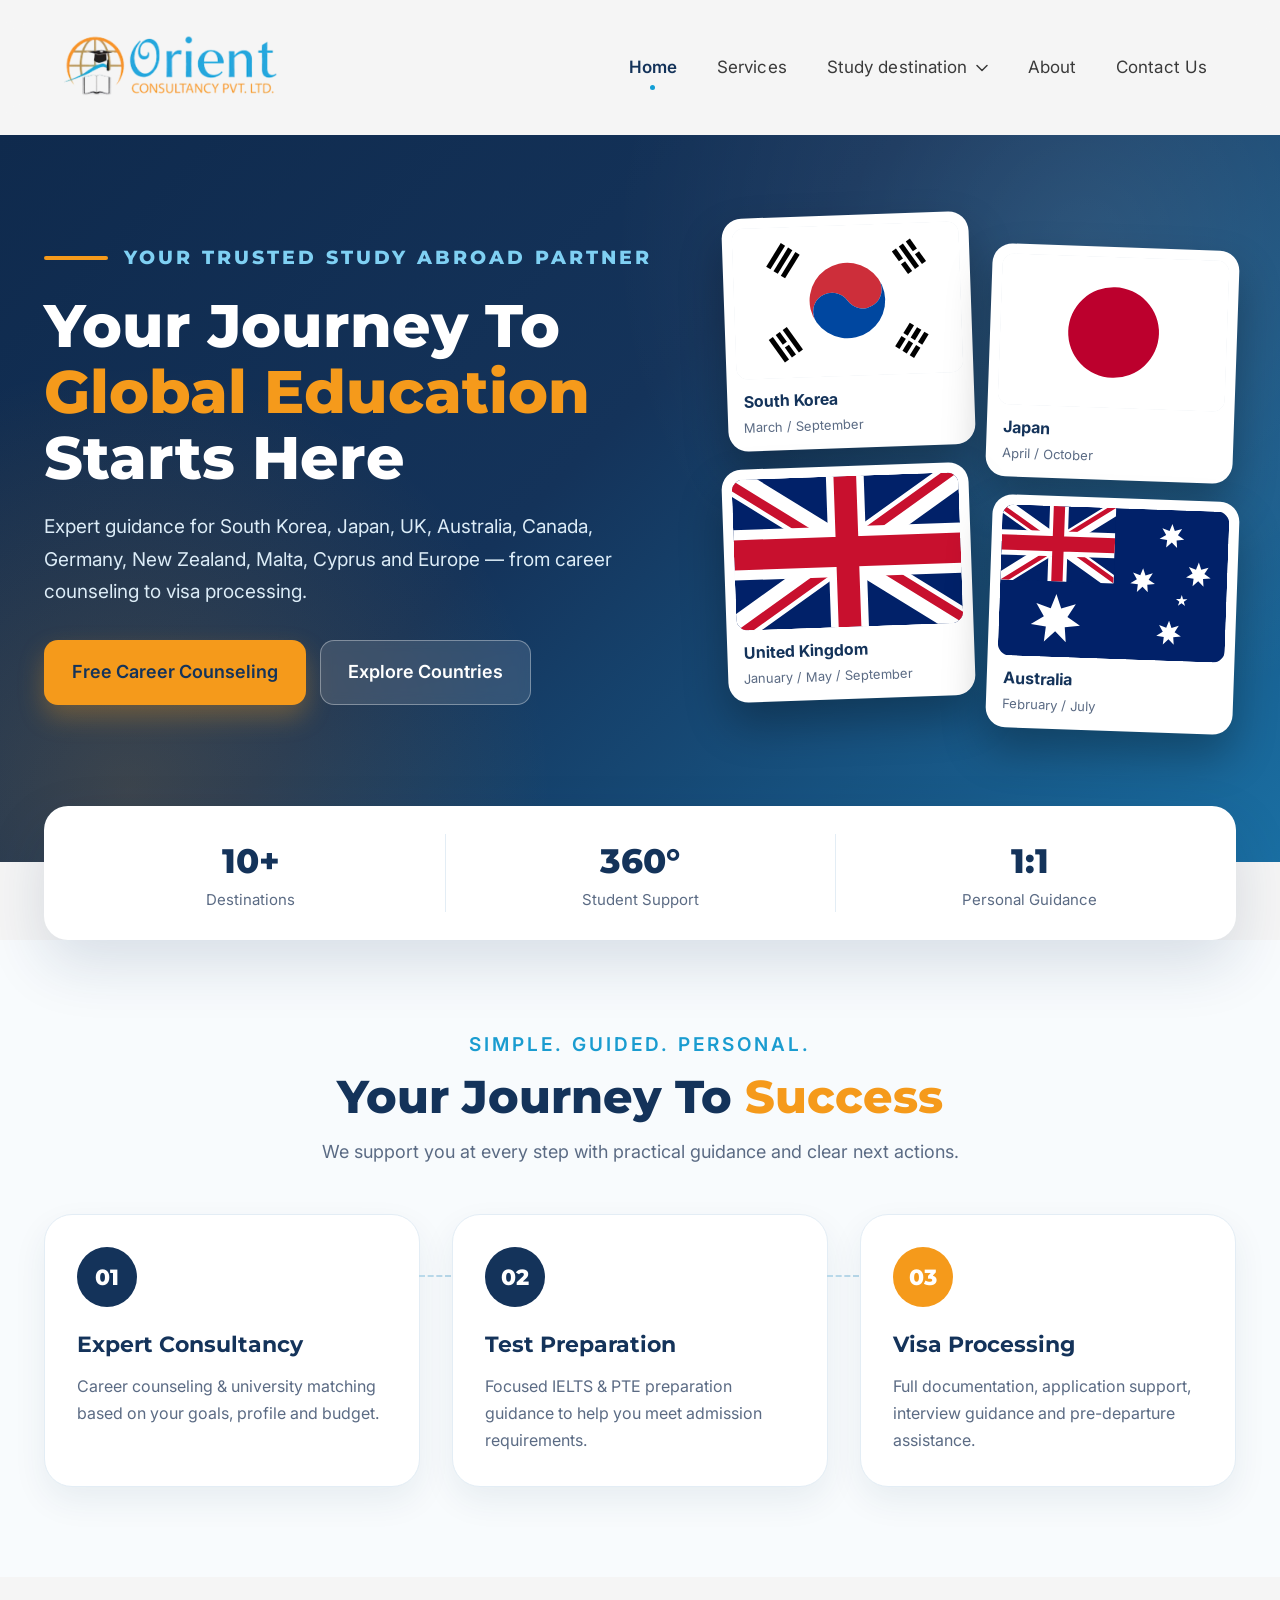
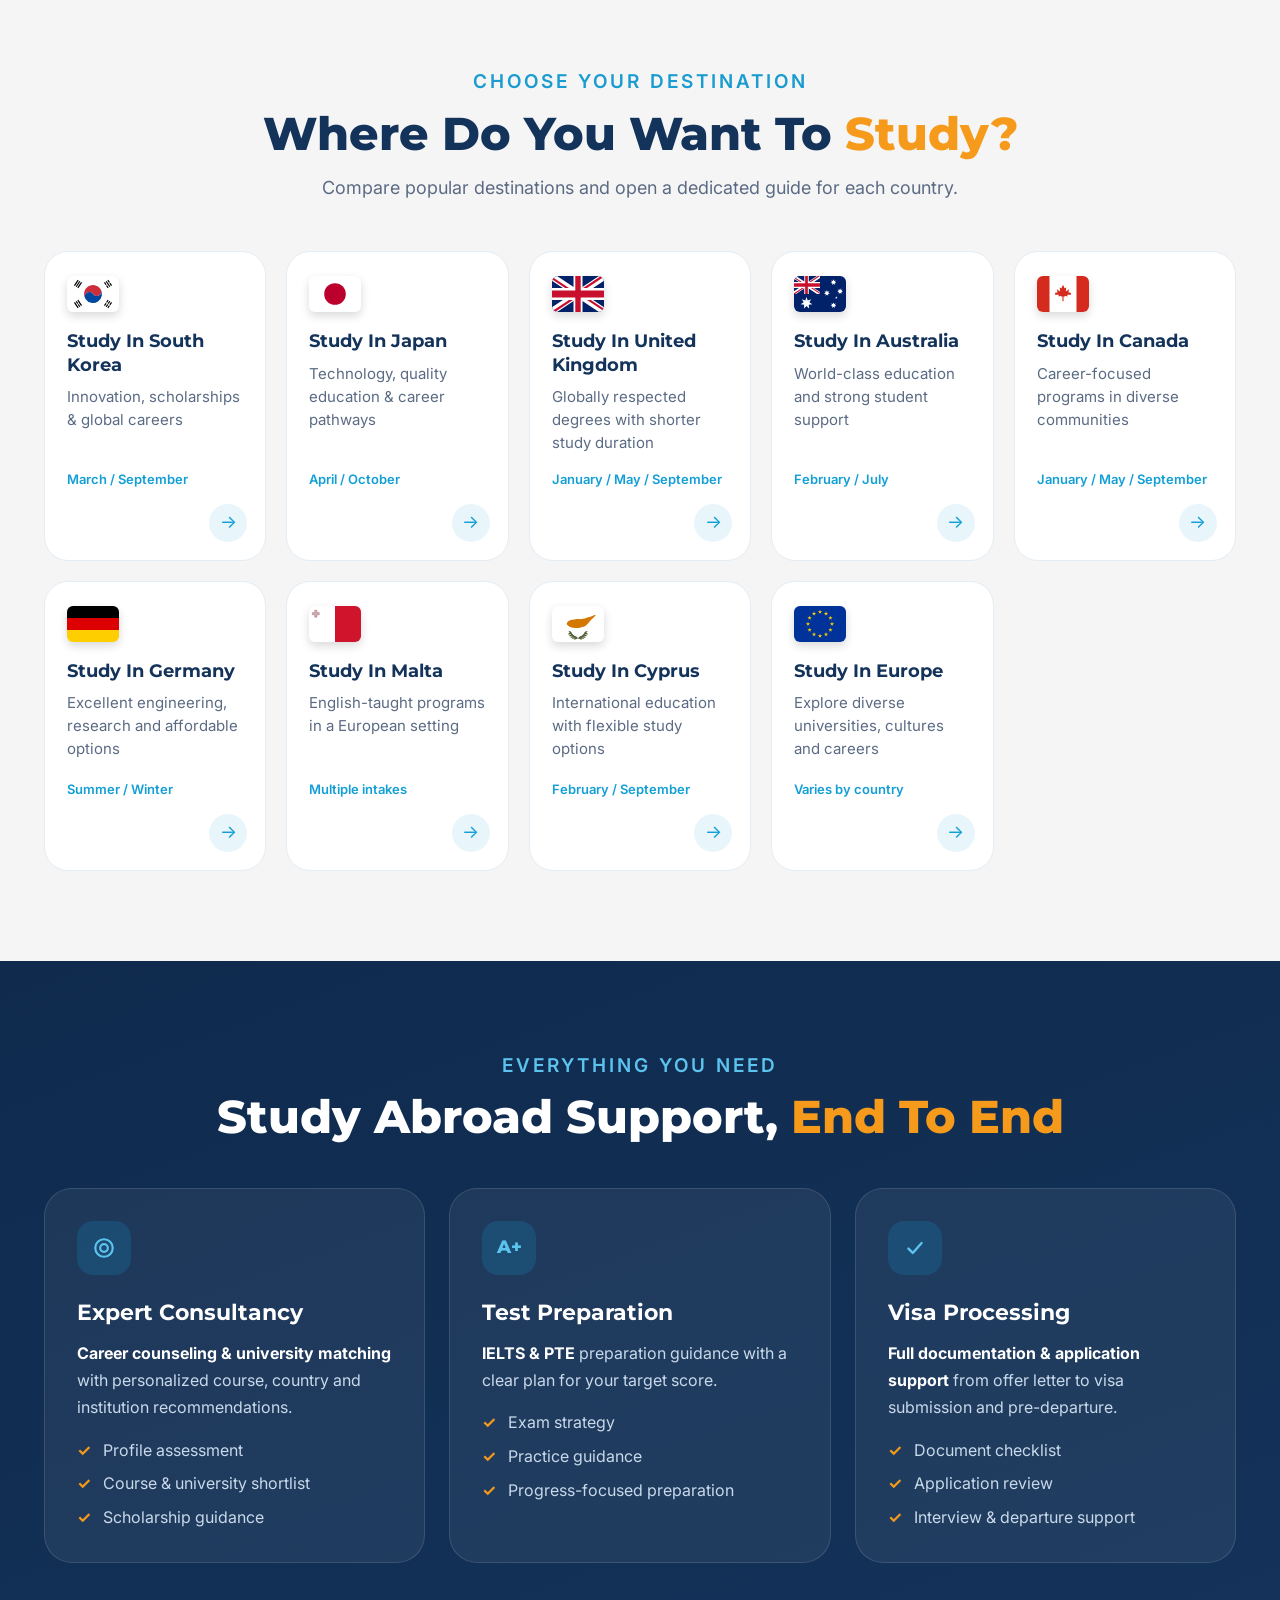
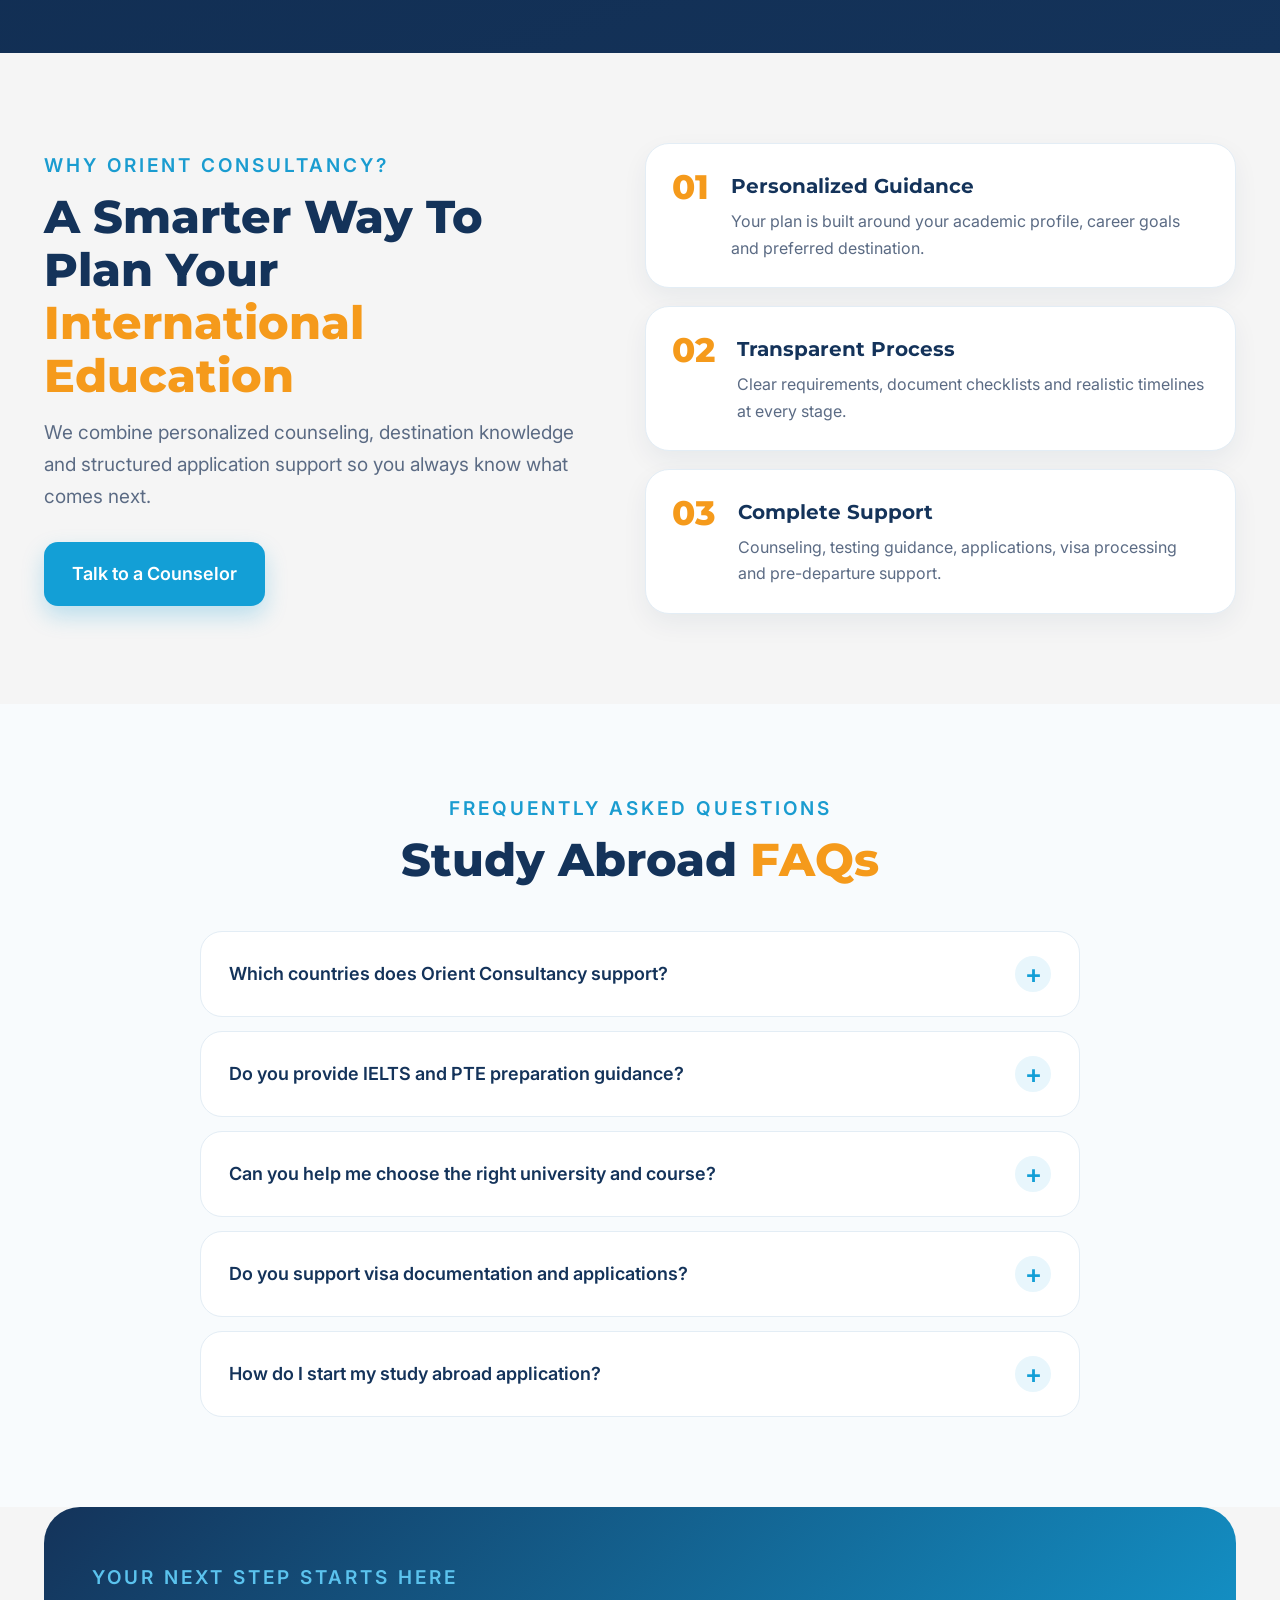
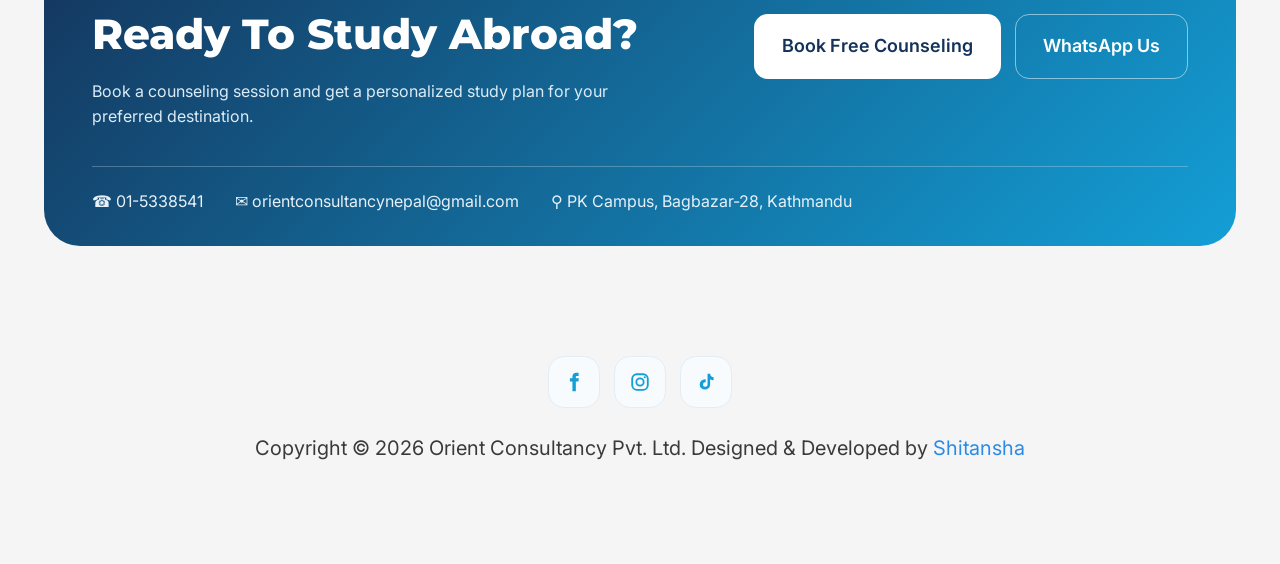
==== index.html @ a6e46535 "final changes 6th" ====
<!DOCTYPE html>
<html lang="en">
<head>
  <meta charset="UTF-8">
  <meta name="viewport" content="width=device-width, initial-scale=1">
  <title>Best Consultancy in Nepal | Orient Consultancy Pvt. Ltd.</title>
  <link rel="icon" href="/favicon.ico" sizes="any">
  <link rel="icon" type="image/png" sizes="32x32" href="/favicon-32x32.png">
  <link rel="icon" type="image/png" sizes="192x192" href="/favicon-192x192.png">
  <link rel="apple-touch-icon" href="/apple-touch-icon.png">
  <meta name="description" content="Orient Consultancy Pvt. Ltd. offers expert study abroad guidance for South Korea, Japan, UK, Australia, Canada, Germany, New Zealand, Malta, Cyprus and Europe — from career counseling to visa processing.">

  <link rel="preconnect" href="https://fonts.googleapis.com">
  <link rel="preconnect" href="https://fonts.gstatic.com" crossorigin>
  <link href="https://fonts.googleapis.com/css2?family=Inter:wght@400;500;600;700&family=Montserrat:wght@700;800&display=swap" rel="stylesheet">
  <link rel="stylesheet" href="style.css">
  <link rel="stylesheet" href="nav-responsive.css">
</head>
<body>

  <!-- ================= HEADER ================= -->
  <header class="site-header">
    <a class="logo" href="index.html" aria-label="Orient Consultancy - Home">
      <img src="images/logo.png" alt="Orient Consultancy Pvt. Ltd." width="230" height="70">
    </a>

    <button class="nav-toggle" aria-label="Open menu" aria-expanded="false" aria-controls="main-nav">
      <span></span><span></span><span></span>
    </button>

    <nav id="main-nav" class="main-nav" aria-label="Main navigation">
      <ul>
        <li><a href="index.html" aria-current="page">Home</a></li>
        <li><a href="services.html">Services</a></li>
        <li class="has-dropdown">
          <button class="dropdown-toggle" aria-expanded="false" aria-haspopup="true">
            Study destination
            <svg width="12" height="8" viewBox="0 0 12 8" aria-hidden="true"><path d="M1 1.5l5 5 5-5" fill="none" stroke="currentColor" stroke-width="1.5" stroke-linecap="round" stroke-linejoin="round"/></svg>
          </button>
          <ul class="dropdown">
            <li><a href="country.html?c=south-korea"><img class="dd-flag" src="images/south-korea.svg" alt="" width="20" height="14"><span>Korean Student Visa (D-2 / D-4 Visa)</span></a></li>
            <li><a href="country.html?c=uk"><img class="dd-flag" src="images/uk.svg" alt="" width="20" height="14"><span>UK Student Visa (Tier 4 Visa)</span></a></li>
            <li><a href="country.html?c=australia"><img class="dd-flag" src="images/australia.svg" alt="" width="20" height="14"><span>Australian Student Visa (Subclass 500)</span></a></li>
            <li><a href="country.html?c=usa"><img class="dd-flag" src="images/usa.svg" alt="" width="20" height="14"><span>U.S. Student Visa (F-1 Visa)</span></a></li>
            <li><a href="country.html?c=japan"><img class="dd-flag" src="images/japan.svg" alt="" width="20" height="14"><span>Japanese Student Visa</span></a></li>
            <li><a href="country.html?c=denmark"><img class="dd-flag" src="images/denmark.svg" alt="" width="20" height="14"><span>Denmark Student Visa</span></a></li>
            <li class="has-sub">
              <a class="dropdown-more sub-toggle" href="#" role="button" aria-haspopup="true" aria-expanded="false"><span>Other European Countries</span></a>
              <ul class="submenu">
                <li><a href="country.html?c=germany"><img class="dd-flag" src="images/germany.svg" alt="" width="20" height="14"><span>Germany Student Visa</span></a></li>
                <li><a href="country.html?c=malta"><img class="dd-flag" src="images/malta.svg" alt="" width="20" height="14"><span>Malta Student Visa</span></a></li>
                <li><a href="country.html?c=dubai"><img class="dd-flag" src="images/uae.svg" alt="" width="20" height="14"><span>Dubai Student Visa</span></a></li>
                <li><a href="country.html?c=finland"><img class="dd-flag" src="images/finland.svg" alt="" width="20" height="14"><span>Finland Student Visa</span></a></li>
                
              </ul>
            </li>
          </ul>
        </li>
        <li><a href="/about">About</a></li>
        <li><a href="contact.html">Contact Us</a></li>
      </ul>
    </nav>
  </header>

  <!-- ================= MAIN ================= -->
  <main class="hm">

    <!-- ---------- HERO ---------- -->
    <section class="hm-hero" aria-labelledby="hero-heading">
      <div class="hm-wrap hm-hero-grid">
        <div class="hm-hero-text">
          <p class="hm-eyebrow">Your trusted study abroad partner</p>
          <h1 id="hero-heading">Your Journey To <span class="accent">Global Education</span> Starts Here</h1>
          <p class="hm-hero-lead">Expert guidance for South Korea, Japan, UK, Australia, Canada, Germany, New Zealand, Malta, Cyprus and Europe — from career counseling to visa processing.</p>
          <div class="hm-buttons">
            <a class="btn btn-accent" href="contact.html">Free Career Counseling</a>
            <a class="btn btn-glass" href="#destinations">Explore Countries</a>
          </div>
        </div>

        <!-- Four tilted flag cards. Each one opens its country page. -->
        <ul class="hm-flag-stack" aria-label="Popular destinations">
          <li><a href="country.html?c=south-korea"><img class="hm-flag" src="images/south-korea.svg" alt="South Korea flag" width="300" height="200"><strong>South Korea</strong><span>March / September</span></a></li>
          <li><a href="country.html?c=japan"><img class="hm-flag" src="images/japan.svg" alt="Japan flag" width="300" height="200"><strong>Japan</strong><span>April / October</span></a></li>
          <li><a href="country.html?c=uk"><img class="hm-flag" src="images/uk.svg" alt="United Kingdom flag" width="300" height="200"><strong>United Kingdom</strong><span>January / May / September</span></a></li>
          <li><a href="country.html?c=australia"><img class="hm-flag" src="images/australia.svg" alt="Australia flag" width="300" height="200"><strong>Australia</strong><span>February / July</span></a></li>
        </ul>
      </div>
    </section>

    <!-- Floating stats bar that overlaps the hero -->
    <div class="hm-wrap">
      <dl class="hm-stats">
        <div><dt>10+</dt><dd>Destinations</dd></div>
        <div><dt>360°</dt><dd>Student Support</dd></div>
        <div><dt>1:1</dt><dd>Personal Guidance</dd></div>
      </dl>
    </div>

    <!-- ---------- JOURNEY ---------- -->
    <section class="hm-section hm-tint" aria-labelledby="journey-heading">
      <div class="hm-wrap">
        <p class="hm-eyebrow center">Simple. Guided. Personal.</p>
        <h2 id="journey-heading" class="hm-title">Your Journey To <span class="accent">Success</span></h2>
        <p class="hm-sub">We support you at every step with practical guidance and clear next actions.</p>

        <ol class="hm-steps">
          <li class="hm-step">
            <span class="hm-badge">01</span>
            <h3>Expert Consultancy</h3>
            <p>Career counseling &amp; university matching based on your goals, profile and budget.</p>
          </li>
          <li class="hm-step">
            <span class="hm-badge">02</span>
            <h3>Test Preparation</h3>
            <p>Focused IELTS &amp; PTE preparation guidance to help you meet admission requirements.</p>
          </li>
          <li class="hm-step">
            <span class="hm-badge hm-badge-orange">03</span>
            <h3>Visa Processing</h3>
            <p>Full documentation, application support, interview guidance and pre-departure assistance.</p>
          </li>
        </ol>
      </div>
    </section>

    <!-- ---------- DESTINATIONS ---------- -->
    <section class="hm-section" id="destinations" aria-labelledby="dest-heading">
      <div class="hm-wrap">
        <p class="hm-eyebrow center">Choose your destination</p>
        <h2 id="dest-heading" class="hm-title">Where Do You Want To <span class="accent">Study?</span></h2>
        <p class="hm-sub">Compare popular destinations and open a dedicated guide for each country.</p>

        <div class="hm-dest-grid">
          <a class="hm-dest" href="country.html?c=south-korea">
            <img class="hm-flag" src="images/south-korea.svg" alt="South Korea flag" width="52" height="36" loading="lazy">
            <h3>Study In South Korea</h3>
            <p>Innovation, scholarships &amp; global careers</p>
            <span class="hm-intake">March / September</span>
            <span class="hm-go" aria-hidden="true">→</span>
          </a>
          <a class="hm-dest" href="country.html?c=japan">
            <img class="hm-flag" src="images/japan.svg" alt="Japan flag" width="52" height="36" loading="lazy">
            <h3>Study In Japan</h3>
            <p>Technology, quality education &amp; career pathways</p>
            <span class="hm-intake">April / October</span>
            <span class="hm-go" aria-hidden="true">→</span>
          </a>
          <a class="hm-dest" href="country.html?c=uk">
            <img class="hm-flag" src="images/uk.svg" alt="United Kingdom flag" width="52" height="36" loading="lazy">
            <h3>Study In United Kingdom</h3>
            <p>Globally respected degrees with shorter study duration</p>
            <span class="hm-intake">January / May / September</span>
            <span class="hm-go" aria-hidden="true">→</span>
          </a>
          <a class="hm-dest" href="country.html?c=australia">
            <img class="hm-flag" src="images/australia.svg" alt="Australia flag" width="52" height="36" loading="lazy">
            <h3>Study In Australia</h3>
            <p>World-class education and strong student support</p>
            <span class="hm-intake">February / July</span>
            <span class="hm-go" aria-hidden="true">→</span>
          </a>
          <a class="hm-dest" href="country.html?c=canada">
            <img class="hm-flag" src="images/canada.svg" alt="Canada flag" width="52" height="36" loading="lazy">
            <h3>Study In Canada</h3>
            <p>Career-focused programs in diverse communities</p>
            <span class="hm-intake">January / May / September</span>
            <span class="hm-go" aria-hidden="true">→</span>
          </a>
          <a class="hm-dest" href="country.html?c=germany">
            <img class="hm-flag" src="images/germany.svg" alt="Germany flag" width="52" height="36" loading="lazy">
            <h3>Study In Germany</h3>
            <p>Excellent engineering, research and affordable options</p>
            <span class="hm-intake">Summer / Winter</span>
            <span class="hm-go" aria-hidden="true">→</span>
          </a>
          <a class="hm-dest" href="country.html?c=malta">
            <img class="hm-flag" src="images/malta.svg" alt="Malta flag" width="52" height="36" loading="lazy">
            <h3>Study In Malta</h3>
            <p>English-taught programs in a European setting</p>
            <span class="hm-intake">Multiple intakes</span>
            <span class="hm-go" aria-hidden="true">→</span>
          </a>
          <a class="hm-dest" href="country.html?c=cyprus">
            <img class="hm-flag" src="images/cyprus.svg" alt="Cyprus flag" width="52" height="36" loading="lazy">
            <h3>Study In Cyprus</h3>
            <p>International education with flexible study options</p>
            <span class="hm-intake">February / September</span>
            <span class="hm-go" aria-hidden="true">→</span>
          </a>
          <a class="hm-dest" href="country.html?c=europe">
            <img class="hm-flag" src="images/europe.svg" alt="European Union flag" width="52" height="36" loading="lazy">
            <h3>Study In Europe</h3>
            <p>Explore diverse universities, cultures and careers</p>
            <span class="hm-intake">Varies by country</span>
            <span class="hm-go" aria-hidden="true">→</span>
          </a>
        </div>
      </div>
    </section>

    <!-- ---------- SERVICES (dark) ---------- -->
    <section class="hm-section hm-dark" aria-labelledby="services-heading">
      <div class="hm-wrap">
        <p class="hm-eyebrow center light">Everything you need</p>
        <h2 id="services-heading" class="hm-title light">Study Abroad Support, <span class="accent">End To End</span></h2>

        <div class="hm-service-grid">
          <article class="hm-service">
            <span class="hm-service-icon" aria-hidden="true">
              <svg width="24" height="24" viewBox="0 0 22 22"><circle cx="11" cy="11" r="8" fill="none" stroke="currentColor" stroke-width="2"/><circle cx="11" cy="11" r="3.5" fill="none" stroke="currentColor" stroke-width="2"/></svg>
            </span>
            <h3>Expert Consultancy</h3>
            <p><strong>Career counseling &amp; university matching</strong> with personalized course, country and institution recommendations.</p>
            <ul>
              <li>Profile assessment</li>
              <li>Course &amp; university shortlist</li>
              <li>Scholarship guidance</li>
            </ul>
          </article>

          <article class="hm-service">
            <span class="hm-service-icon" aria-hidden="true">A+</span>
            <h3>Test Preparation</h3>
            <p><strong>IELTS &amp; PTE</strong> preparation guidance with a clear plan for your target score.</p>
            <ul>
              <li>Exam strategy</li>
              <li>Practice guidance</li>
              <li>Progress-focused preparation</li>
            </ul>
          </article>

          <article class="hm-service">
            <span class="hm-service-icon" aria-hidden="true">
              <svg width="22" height="22" viewBox="0 0 20 20"><path d="M4 10.5l4 4 8-9" fill="none" stroke="currentColor" stroke-width="2.2" stroke-linecap="round" stroke-linejoin="round"/></svg>
            </span>
            <h3>Visa Processing</h3>
            <p><strong>Full documentation &amp; application support</strong> from offer letter to visa submission and pre-departure.</p>
            <ul>
              <li>Document checklist</li>
              <li>Application review</li>
              <li>Interview &amp; departure support</li>
            </ul>
          </article>
        </div>
      </div>
    </section>

    <!-- ---------- WHY ORIENT ---------- -->
    <section class="hm-section" aria-labelledby="why-heading">
      <div class="hm-wrap hm-why">
        <div class="hm-why-text">
          <p class="hm-eyebrow">Why Orient Consultancy?</p>
          <h2 id="why-heading" class="hm-title left">A Smarter Way To Plan Your <span class="accent">International Education</span></h2>
          <p class="hm-why-lead">We combine personalized counseling, destination knowledge and structured application support so you always know what comes next.</p>
          <a class="btn btn-primary" href="contact.html">Talk to a Counselor</a>
        </div>

        <ul class="hm-why-list">
          <li>
            <span class="hm-why-num">01</span>
            <div>
              <h3>Personalized Guidance</h3>
              <p>Your plan is built around your academic profile, career goals and preferred destination.</p>
            </div>
          </li>
          <li>
            <span class="hm-why-num">02</span>
            <div>
              <h3>Transparent Process</h3>
              <p>Clear requirements, document checklists and realistic timelines at every stage.</p>
            </div>
          </li>
          <li>
            <span class="hm-why-num">03</span>
            <div>
              <h3>Complete Support</h3>
              <p>Counseling, testing guidance, applications, visa processing and pre-departure support.</p>
            </div>
          </li>
        </ul>
      </div>
    </section>

    <!-- ---------- FAQ (works without JavaScript) ---------- -->
    <section class="hm-section hm-tint" aria-labelledby="faq-heading">
      <div class="hm-wrap">
        <p class="hm-eyebrow center">Frequently asked questions</p>
        <h2 id="faq-heading" class="hm-title">Study Abroad <span class="accent">FAQs</span></h2>

        <div class="hm-faq">
          <details name="faq">
            <summary>Which countries does Orient Consultancy support?</summary>
            <p>Orient Consultancy provides guidance for South Korea, Japan, the United Kingdom, Australia, Canada, Germany, New Zealand, Malta, Cyprus and other European study destinations.</p>
          </details>
          <details name="faq">
            <summary>Do you provide IELTS and PTE preparation guidance?</summary>
            <p>Yes. We help students plan for IELTS and PTE preparation and understand the score requirements for their selected institutions and programs.</p>
          </details>
          <details name="faq">
            <summary>Can you help me choose the right university and course?</summary>
            <p>Yes. Our counseling process includes profile assessment, career counseling and university matching based on academic background, budget, career goals and destination preferences.</p>
          </details>
          <details name="faq">
            <summary>Do you support visa documentation and applications?</summary>
            <p>Yes. We provide documentation checklists, application support, visa guidance, interview preparation where relevant and pre-departure assistance.</p>
          </details>
          <details name="faq">
            <summary>How do I start my study abroad application?</summary>
            <p>Start with a counseling session. We will review your profile, shortlist suitable options and provide a step-by-step application roadmap.</p>
          </details>
        </div>
      </div>
    </section>

    <!-- ---------- CTA ---------- -->
    <section class="hm-wrap hm-cta-wrap" aria-labelledby="cta-heading">
      <div class="hm-cta">
        <div class="hm-cta-top">
          <div>
            <p class="hm-eyebrow light">Your next step starts here</p>
            <h2 id="cta-heading">Ready To Study Abroad?</h2>
            <p>Book a counseling session and get a personalized study plan for your preferred destination.</p>
          </div>
          <div class="hm-buttons">
            <a class="btn btn-white" href="contact.html">Book Free Counseling</a>
            <a class="btn btn-ghost" href="https://wa.me/9779767259997" target="_blank" rel="noopener">WhatsApp Us</a>
          </div>
        </div>
        <ul class="hm-cta-contact">
          <li><a href="tel:015338541">☎ 01-5338541</a></li>
          <li><a href="mailto:orientconsultancynepal@gmail.com">✉ orientconsultancynepal@gmail.com</a></li>
          <li>⚲ PK Campus, Bagbazar-28, Kathmandu</li>
        </ul>
      </div>
    </section>

  </main>

  <!-- ================= FOOTER ================= -->
   <footer class="site-footer">
    <ul class="footer-social" aria-label="Follow Orient Consultancy">
      <li><a href="https://www.facebook.com/OrientConsultancyNepal" target="_blank" rel="noopener" aria-label="Orient Consultancy on Facebook">
        <svg viewBox="0 0 24 24" aria-hidden="true"><path d="M14 8V6.5c0-.7.2-1 1.2-1H17V2.2C16.6 2.1 15.6 2 14.5 2 12 2 10.3 3.5 10.3 6.2V8H7.5v3.5h2.8V22H14V11.5h2.8L17.3 8H14z" fill="currentColor"/></svg>
      </a></li>
      <li><a href="https://www.instagram.com/orient_nepal/" target="_blank" rel="noopener" aria-label="Orient Consultancy on Instagram">
        <svg viewBox="0 0 24 24" aria-hidden="true"><rect x="3.5" y="3.5" width="17" height="17" rx="5" fill="none" stroke="currentColor" stroke-width="2"/><circle cx="12" cy="12" r="4" fill="none" stroke="currentColor" stroke-width="2"/><circle cx="17.2" cy="6.8" r="1.2" fill="currentColor"/></svg>
      </a></li>
      <li><a href="https://www.tiktok.com/@orient.consultancy" target="_blank" rel="noopener" aria-label="Orient Consultancy on TikTok">
        <svg viewBox="0 0 24 24" aria-hidden="true"><path d="M16.5 3c.3 2.3 1.6 3.7 3.8 3.9v3.2c-1.4.1-2.7-.3-3.8-1.1v5.6a5.7 5.7 0 11-5.7-5.7c.3 0 .6 0 .9.1v3.3a2.5 2.5 0 102 2.4V3h2.8z" fill="currentColor"/></svg>
      </a></li>
    </ul>
    <p>Copyright © 2026 Orient Consultancy Pvt. Ltd. Designed &amp; Developed by <a href="https://shitanshabaral.com.np/" target="_blank" rel="noopener">Shitansha</a></p>
  </footer>

  <script src="script.js" defer></script>
</body>
</html>
---- style.css ----
/* ==========================================================
   Orient Consultancy - main stylesheet
   ========================================================== */

/* ---------- 1. Variables (change colors here) ---------- */
:root {
  --primary: #139fd6;          /* blue buttons, eyebrow text */
  --navy: #14335a;             /* headings, dark section */
  --accent: #f59a1b;           /* orange highlight words */
  --text: #5b6b84;             /* body paragraphs */
  --dark-text: #333333;
  --page-bg: #f5f5f5;
  --white: #ffffff;
  --tint: #f8fbfd;             /* light blue-ish section background */
  --border: #e3edf5;
  --radius-sm: 14px;
  --radius-md: 28px;
  --radius-lg: 36px;
  --font-head: "Montserrat", Arial, sans-serif;
  --font-body: "Inter", Arial, sans-serif;
}

/* ---------- 2. Reset / base ---------- */
*, *::before, *::after { box-sizing: border-box; }
html { scroll-behavior: smooth; }
body {
  margin: 0;
  font-family: var(--font-body);
  color: var(--text);
  background: var(--page-bg);
  line-height: 1.6;
}
img { max-width: 100%; height: auto; display: block; }
a { color: inherit; text-decoration: none; }
ul, ol { margin: 0; padding: 0; list-style: none; }
h1, h2, h3, p, dl, dd { margin: 0; }
button { font: inherit; cursor: pointer; }

/* ---------- 3. Header / navigation ---------- */

/* Sticky header: stays on top while scrolling, gets a soft shadow once you scroll */
.site-header {
  position: sticky;
  top: 0;
  z-index: 100;
  display: flex;
  align-items: center;
  justify-content: space-between;
  padding: 10px 55px;
  min-height: 90px;
  background: rgba(245, 245, 245, .9);
  -webkit-backdrop-filter: blur(14px);
          backdrop-filter: blur(14px);
  transition: min-height .3s ease, box-shadow .3s ease, background .3s ease;
}
.site-header.is-scrolled {
  min-height: 72px;
  background: rgba(255, 255, 255, .92);
  box-shadow: 0 1px 0 rgba(20, 51, 90, .06), 0 12px 30px rgba(20, 51, 90, .07);
}
.logo img { width: 230px; height: auto; transition: width .3s ease; }
.site-header.is-scrolled .logo img { width: 190px; }

/* Menu links */
.main-nav a,
.dropdown-toggle {
  position: relative;
  z-index: 1;
  font-size: 17px;
  letter-spacing: .1px;
  color: #3a3a3a;
  background: none;
  border: 0;
  padding: 10px 18px;
  display: inline-flex;
  align-items: center;
  gap: 8px;
  transition: color .25s ease;
}
.dropdown-toggle svg { transition: transform .3s ease; }

/* Phone / tablet dropdown: simple show/hide (desktop version is further below) */
.main-nav .dropdown { display: none; }
.has-dropdown.open .dropdown { display: flex; }
.has-dropdown.open .dropdown-toggle svg { transform: rotate(180deg); }
.main-nav a[aria-current="page"],
.has-dropdown.current > .dropdown-toggle { color: var(--navy); font-weight: 600; }

/* Dropdown links: small flag + text (layout copied from the original site) */
.dropdown a { display: flex; align-items: center; gap: 10px; }
.dropdown a span { flex: 1; }
.dd-flag { width: 20px; height: 14px; object-fit: cover; border-radius: 2px; background: #e6ebf0; flex: none; }

/* The hamburger button */
.nav-toggle {
  display: none;
  background: none;
  border: 0;
  width: 44px; height: 44px;
  flex-direction: column;
  justify-content: center;
  gap: 6px;
  padding: 10px;
}
.nav-toggle span { display: block; height: 2px; background: #333; border-radius: 2px; }

/* ---------- Desktop-only navigation effects ---------- */
@media (min-width: 1024px) {
  .main-nav > ul {
    position: relative;           /* the sliding highlight is positioned inside this */
    display: flex;
    align-items: center;
    gap: 4px;
  }

  /* Sliding highlight (created by script.js): glides from item to item on hover */
  .nav-indicator {
    position: absolute;
    top: 50%; left: 0;
    height: 42px;
    margin-top: -21px;
    border-radius: 999px;
    background: rgba(20, 51, 90, .07);
    box-shadow: inset 0 0 0 1px rgba(20, 51, 90, .05);
    opacity: 0;
    pointer-events: none;
    transition: transform .4s cubic-bezier(.3, .8, .3, 1), width .4s cubic-bezier(.3, .8, .3, 1), opacity .25s ease;
  }

  .main-nav > ul > li > a:hover,
  .dropdown-toggle:hover,
  .has-dropdown:hover > .dropdown-toggle,
  .has-dropdown:focus-within > .dropdown-toggle { color: var(--navy); }

  /* Current page: dark text + small dot under the word */
  .main-nav > ul > li > a[aria-current="page"]::after,
  .has-dropdown.current > .dropdown-toggle::after {
    content: "";
    position: absolute;
    left: 50%; bottom: 1px;
    width: 5px; height: 5px;
    margin-left: -2.5px;
    border-radius: 50%;
    background: var(--primary);
  }

  .has-dropdown:hover > .dropdown-toggle svg,
  .has-dropdown:focus-within > .dropdown-toggle svg { transform: rotate(180deg); }

  /* Dropdown card: single column like the original site; fades + slides in */
  .main-nav .dropdown {
    position: absolute;
    top: calc(100% + 14px);
    left: 0;
    width: 300px;
    display: flex;
    flex-direction: column;
    gap: 0;
    padding: 6px 0;
    background: var(--white);
    border: 1px solid var(--border);
    border-radius: 4px;
    box-shadow: 0 24px 60px rgba(20, 51, 90, .16), 0 2px 6px rgba(20, 51, 90, .05);
    opacity: 0;
    visibility: hidden;
    transform: translateY(10px);
    transition: opacity .25s ease, transform .3s ease, visibility 0s linear .3s;
  }
  /* invisible bridge so the card does not close when the mouse crosses the gap */
  .main-nav .dropdown::before {
    content: "";
    position: absolute;
    top: -16px; left: 0; right: 0; height: 16px;
  }
  .has-dropdown:hover .dropdown,
  .has-dropdown:focus-within .dropdown,
  .has-dropdown.open .dropdown {
    opacity: 1;
    visibility: visible;
    transform: none;
    transition-delay: 0s;
  }

  /* items appear one after another */
  .dropdown li { opacity: 0; transform: translateY(6px); transition: opacity .3s ease, transform .3s ease; }
  .has-dropdown:hover .dropdown li,
  .has-dropdown:focus-within .dropdown li,
  .has-dropdown.open .dropdown li { opacity: 1; transform: none; }
  .dropdown li:nth-child(1) { transition-delay: .03s; }
  .dropdown li:nth-child(2) { transition-delay: .06s; }
  .dropdown li:nth-child(3) { transition-delay: .09s; }
  .dropdown li:nth-child(4) { transition-delay: .12s; }
  .dropdown li:nth-child(5) { transition-delay: .15s; }
  .dropdown li:nth-child(6) { transition-delay: .18s; }
  .dropdown li:nth-child(7) { transition-delay: .21s; }

  .dropdown a {
    justify-content: space-between;
    padding: 16px 20px;
    font-size: 17px;
    line-height: 1.6;
    color: #3a3a3a;
    overflow: hidden;
    transition: background .2s ease, color .2s ease, padding-left .25s ease;
  }
  .dropdown a::before { /* thin accent bar that grows on hover */
    content: "";
    position: absolute;
    left: 0; top: 20%;
    width: 3px; height: 60%;
    border-radius: 3px;
    background: var(--primary);
    transform: scaleY(0);
    transition: transform .25s ease;
  }
  .dropdown a::after { /* small arrow that slides in on hover */
    content: "→";
    color: var(--primary);
    opacity: 0;
    transform: translateX(-8px);
    transition: opacity .2s ease, transform .25s ease;
  }
  .dropdown a:hover { background: var(--tint); color: var(--navy); padding-left: 26px; }
  .dropdown a:hover::before { transform: scaleY(1); }
  .dropdown a:hover::after { opacity: 1; transform: none; }

  /* "Other European Countries" always shows a chevron, as on the original site */
  .dropdown a.dropdown-more::after { content: "›"; font-size: 22px; line-height: 1; color: #6f7f96; opacity: 1; transform: none; }
  .dropdown a.dropdown-more:hover::after { color: var(--primary); transform: translateX(3px); }
}

/* ---------- 4. Page wrapper ---------- */
.page {
  max-width: 1521px;
  margin: 40px auto 0;
  background: var(--white);
  padding: 58px 69px 70px;
}
.page-title {
  font-family: var(--font-head);
  font-size: 40px;
  font-weight: 700;
  color: var(--dark-text);
  line-height: 1.2;
  margin: 0 0 35px 0;
  padding-left: 0;
}
.home { max-width: 1383px; margin: 0 auto; }

/* ---------- 5. Shared pieces ---------- */
.eyebrow {
  font-size: 14px;
  font-weight: 600;
  letter-spacing: 2px;
  text-transform: uppercase;
  color: #1a9cd0;
}
.eyebrow.center { text-align: center; }
.eyebrow.light { color: #5bc3ee; }

.accent { color: var(--accent); }

.section { padding: 70px 22px; }
.section-tint { background: var(--tint); }

.section-title {
  font-family: var(--font-head);
  font-weight: 800;
  font-size: clamp(34px, 4.5vw, 58px);
  line-height: 1.18;
  letter-spacing: -1.5px;
  color: var(--navy);
  text-align: center;
  margin-top: 14px;
}
.section-title.left { text-align: left; font-size: clamp(34px, 4vw, 54px); line-height: 1.1; }
.section-title.light { color: var(--white); }
.section-sub {
  text-align: center;
  font-size: 19px;
  margin-top: 18px;
  color: var(--text);
}

/* Buttons */
.btn {
  display: inline-flex;
  align-items: center;
  gap: 10px;
  font-weight: 600;
  font-size: 18px;
  padding: 17px 27px;
  border-radius: var(--radius-sm);
  border: 1px solid transparent;
  transition: transform .2s, box-shadow .2s, background .2s;
}
.btn:hover { transform: translateY(-2px); }
.btn-primary { background: var(--primary); color: var(--white); box-shadow: 0 10px 22px rgba(19, 159, 214, .25); }
.btn-primary:hover { background: #0f8cbd; }
.btn-outline { background: var(--white); color: var(--navy); border-color: var(--border); }
.btn-outline:hover { border-color: var(--primary); }
.btn-white { background: var(--white); color: var(--navy); }
.btn-ghost { background: transparent; color: var(--white); border-color: rgba(255,255,255,.5); }
.btn-ghost:hover { background: rgba(255,255,255,.1); }

/* ---------- 6. Hero ---------- */
.hero {
  position: relative;
  display: grid;
  grid-template-columns: 1fr 592px;
  gap: 40px;
  padding: 60px 22px 50px;
  overflow: hidden;
  background:
    radial-gradient(circle at 100% 0%, #c5e5f4 0, #c5e5f4 14%, transparent 14.5%),
    radial-gradient(circle at 0% 100%, #fcebd5 0, #fcebd5 12%, transparent 12.5%),
    linear-gradient(180deg, #ffffff 0%, #f9fbfe 100%);
}
/* dotted pattern in the top-left */
.hero::before {
  content: "";
  position: absolute; inset: 0;
  background-image: radial-gradient(#d9e3ec 1px, transparent 1.5px);
  background-size: 28px 28px;
  opacity: .55;
  pointer-events: none;
  -webkit-mask-image: linear-gradient(135deg, #000 0, transparent 55%);
          mask-image: linear-gradient(135deg, #000 0, transparent 55%);
}
.hero > * { position: relative; }

.hero-text { padding-top: 10px; }
.hero-title {
  font-family: var(--font-head);
  font-weight: 800;
  font-size: clamp(44px, 6.4vw, 88px);
  line-height: 1.08;
  letter-spacing: -3px;
  color: var(--navy);
  margin-top: 28px;
  max-width: 660px;
}
.hero-lead {
  font-size: 24px;
  line-height: 1.75;
  color: var(--text);
  margin-top: 28px;
  max-width: 640px;
}
.hero-buttons { display: flex; flex-wrap: wrap; gap: 15px; margin-top: 38px; }

.hero-stats {
  display: flex;
  flex-wrap: wrap;
  gap: 36px;
  margin-top: 44px;
  padding-top: 40px;
  border-top: 1px solid var(--border);
  max-width: 658px;
}
.hero-stats dt { font-family: var(--font-body); font-weight: 600; font-size: 34px; color: var(--navy); line-height: 1.2; }
.hero-stats dd { font-size: 15px; font-weight: 500; margin-top: 10px; color: var(--text); }

/* Map card */
.hero-visual { align-self: end; }
.map-card {
  background: var(--white);
  border: 1px solid var(--border);
  border-radius: 48px;
  padding: 50px 22px 28px;
  box-shadow: 0 30px 60px rgba(20, 51, 90, .08);
}
.map { position: relative; width: 100%; max-width: 520px; margin: 0 auto; }
.map svg { width: 100%; height: auto; }
.pill {
  position: absolute;
  background: var(--white);
  color: var(--navy);
  font-size: 14px;
  font-weight: 600;
  padding: 14px 15px;
  border-radius: 999px;
  box-shadow: 0 6px 18px rgba(20, 51, 90, .1);
  white-space: nowrap;
}
.pill-uk { left: 2%; top: 4%; }
.pill-japan { right: -4%; top: 38%; }
.pill-canada { left: -6%; top: 55%; }
.pill-aus { right: 0%; bottom: -12%; }
.map-caption {
  margin-top: 56px;
  text-align: center;
  font-weight: 500;
  font-size: 16px;
  color: var(--text);
}
.map-caption .dot {
  display: inline-block;
  width: 12px; height: 12px;
  border-radius: 50%;
  background: var(--primary);
  box-shadow: 0 0 0 5px #d6ecf7;
  margin-right: 8px;
}

/* ---------- 7. Journey steps ---------- */
.journey { padding-bottom: 110px; }
.journey-steps {
  display: grid;
  grid-template-columns: repeat(3, 1fr);
  gap: 30px;
  margin-top: 70px;
}
.journey-card {
  position: relative;
  background: var(--white);
  border: 1px solid var(--border);
  border-radius: var(--radius-md);
  padding: 90px 33px 36px;
  box-shadow: 0 20px 40px rgba(20, 51, 90, .06);
}
.journey-card:not(:last-child)::after { /* connector line between cards */
  content: "";
  position: absolute;
  top: 47px; right: -31px;
  width: 30px; height: 2px;
  background: #cfe0e8;
}
.step-badge {
  position: absolute;
  top: 3px; left: 36px;
  width: 74px; height: 74px;
  border-radius: 50%;
  display: grid; place-items: center;
  font-family: var(--font-head);
  font-weight: 700;
  font-size: 28px;
  color: var(--white);
  box-shadow: 0 0 0 4px #fff, 0 0 0 5px #e8f0f6;
}
.step-badge.navy { background: var(--navy); }
.step-badge.orange { background: var(--accent); }
.journey-card { padding-top: 78px; }
.journey-card h3 { font-family: var(--font-head); font-weight: 700; font-size: 25px; color: var(--navy); margin-top: -25px; }
.journey-card p { margin-top: 18px; font-size: 18px; line-height: 1.8; }

/* ---------- 8. Destination cards ---------- */
.destinations { padding-top: 70px; padding-bottom: 100px; }
.country-grid {
  display: grid;
  grid-template-columns: repeat(5, 1fr);
  gap: 20px;
  margin-top: 70px;
}
.country-card {
  position: relative;
  display: flex;
  flex-direction: column;
  overflow: hidden;
  background: linear-gradient(180deg, #fff 0%, var(--tint) 100%);
  border: 1px solid var(--border);
  border-radius: var(--radius-lg);
  padding: 46px 28px 30px;
  min-height: 424px;
  transition: transform .25s, box-shadow .25s, border-color .25s;
}
.country-card::before { /* soft circle in the top-right corner */
  content: "";
  position: absolute;
  top: -26px; right: -26px;
  width: 112px; height: 112px;
  border-radius: 50%;
  background: #eef7fc;
}
.country-card:hover { transform: translateY(-6px); box-shadow: 0 24px 44px rgba(20, 51, 90, .12); border-color: #c9e3f1; }
.flag { width: 44px; height: 32px; object-fit: cover; border-radius: 5px; background: #eef2f6; position: relative; }
.card-arrow {
  position: absolute;
  top: 34px; right: 22px;
  width: 40px; height: 40px;
  border-radius: 50%;
  background: #e3f2fa;
  color: var(--primary);
  display: grid; place-items: center;
  font-size: 16px;
}
.country-card h3 {
  font-family: var(--font-head);
  font-weight: 700;
  font-size: 23px;
  line-height: 1.3;
  color: var(--navy);
  margin-top: 54px;
}
.country-card p { font-size: 16px; line-height: 1.7; margin-top: 12px; }
.intake { margin-top: auto; padding-top: 18px; font-size: 14px; font-weight: 600; color: #6f7f96; }
.card-link {
  display: flex;
  align-items: center;
  justify-content: space-between;
  gap: 8px;
  margin-top: 18px;
  padding-top: 22px;
  border-top: 1px solid var(--border);
  color: var(--primary);
  font-weight: 600;
  font-size: 17px;
}

/* ---------- 9. Dark services section ---------- */
.services-dark { background: var(--navy); padding: 100px 22px 90px; }
.service-grid {
  display: grid;
  grid-template-columns: repeat(3, 1fr);
  gap: 25px;
  margin-top: 68px;
}
.service-card {
  background: var(--white);
  border-radius: var(--radius-lg);
  padding: 38px 38px 40px;
}
.service-icon {
  display: grid; place-items: center;
  width: 72px; height: 72px;
  border-radius: 20px;
  font-weight: 700;
  font-size: 22px;
}
.service-icon.blue { background: #eaf6fc; }
.service-icon.orange { background: #fdf0de; color: var(--accent); }
.service-card h3 { font-family: var(--font-head); font-weight: 700; font-size: 29px; color: var(--navy); margin-top: 34px; }
.service-card p { font-size: 18px; line-height: 1.75; margin-top: 18px; }
.service-card p strong { color: #4c5d78; font-weight: 600; }
.service-card ul { margin-top: 20px; }
.service-card li { position: relative; padding-left: 22px; font-size: 18px; line-height: 1.5; margin-bottom: 10px; }
.service-card li::before {
  content: ""; position: absolute; left: 3px; top: 11px;
  width: 5px; height: 5px; border-radius: 50%; background: #8896ab;
}

/* ---------- 10. Why Orient ---------- */
.why {
  display: grid;
  grid-template-columns: 1fr 1fr;
  gap: 90px;
  align-items: center;
  padding: 135px 22px 140px;
}
.why-lead { font-size: 22px; line-height: 1.7; margin: 32px 0 6px; max-width: 560px; }
.why-list { display: grid; gap: 18px; }
.why-card {
  display: flex;
  gap: 32px;
  align-items: flex-start;
  border: 1px solid var(--border);
  border-radius: var(--radius-md);
  padding: 28px 28px 26px;
  background: var(--white);
}
.why-num {
  flex: none;
  width: 58px; height: 58px;
  border-radius: 16px;
  background: #eef7fc;
  color: var(--primary);
  font-weight: 600;
  font-size: 20px;
  display: grid; place-items: center;
}
.why-card h3 { font-family: var(--font-head); font-weight: 700; font-size: 23px; color: var(--navy); }
.why-card p { font-size: 18px; line-height: 1.7; margin-top: 8px; }

/* ---------- 11. FAQ accordion ---------- */
.faq { padding: 75px 22px 85px; }
.faq-list { max-width: 1124px; margin: 66px auto 0; display: grid; gap: 16px; }
.faq-item {
  background: var(--white);
  border: 1px solid var(--border);
  border-radius: 24px;
}
.faq-item h3 { font-size: inherit; }
.faq-question {
  width: 100%;
  display: flex;
  justify-content: space-between;
  align-items: center;
  gap: 20px;
  text-align: left;
  background: none;
  border: 0;
  padding: 30px 28px 32px;
  font-size: 19px;
  font-weight: 500;
  color: var(--navy);
}
.faq-icon { position: relative; flex: none; width: 16px; height: 16px; color: var(--primary); }
.faq-icon::before, .faq-icon::after { /* the "+" sign */
  content: ""; position: absolute; background: currentColor; border-radius: 2px;
  transition: transform .25s;
}
.faq-icon::before { left: 0; top: 7px; width: 16px; height: 2.5px; }
.faq-icon::after { left: 6.7px; top: 0; width: 2.5px; height: 16px; }
.faq-question[aria-expanded="true"] .faq-icon::before { transform: rotate(45deg); }
.faq-question[aria-expanded="true"] .faq-icon::after { transform: rotate(45deg); }
.faq-answer { padding: 0 28px 28px; }
.faq-answer p { font-size: 19px; line-height: 1.75; }
.faq-item:has(.faq-question[aria-expanded="true"]) .faq-question { padding-bottom: 20px; }

/* ---------- 12. CTA ---------- */
.cta {
  background: linear-gradient(135deg, #139fd6 0%, #0b7db5 40%, #0a5f94 70%, #14335a 100%);
  color: var(--white);
  padding: 100px 22px 56px;
  margin-top: 0;
}
.cta-top { display: flex; justify-content: space-between; align-items: center; gap: 40px; }
.cta-title {
  font-family: var(--font-head);
  font-weight: 800;
  font-size: clamp(40px, 5.2vw, 70px);
  line-height: 1.1;
  letter-spacing: -2px;
  max-width: 640px;
  margin-top: 18px;
}
.cta-text p:last-child { font-size: 22px; line-height: 1.8; margin-top: 12px; max-width: 800px; }
.cta-buttons { display: flex; gap: 15px; flex: none; }
.cta-contact {
  display: flex; flex-wrap: wrap; gap: 28px;
  margin-top: 70px; padding-top: 38px;
  border-top: 1px solid rgba(255,255,255,.25);
  font-size: 16px;
  padding-bottom: 60px;
}
.cta-contact a:hover { text-decoration: underline; }

/* ---------- 13. Footer ---------- */
.site-footer { text-align: center; padding: 90px 20px 100px; font-size: 20px; color: #3a3a3a; }
.site-footer a { color: #2b8be6; }

/* ==========================================================
   RESPONSIVE
   ========================================================== */

/* Laptops */
@media (max-width: 1279px) {
  .page { padding: 40px 28px 50px; }
  .country-grid { grid-template-columns: repeat(3, 1fr); }
  .hero { grid-template-columns: 1fr 460px; }
  .hero-lead { font-size: 21px; }
  .why { gap: 50px; }
  .cta-top { flex-direction: column; align-items: flex-start; }
}

/* Tablets */
@media (max-width: 1023px) {
  .site-header { padding: 10px 24px; }
  .nav-toggle { display: flex; }
  .main-nav {
    display: none;
    position: absolute;
    top: 100%; left: 0; right: 0;
    background: var(--white);
    box-shadow: 0 14px 30px rgba(20, 51, 90, .12);
    padding: 10px 24px 20px;
  }
  .main-nav.open { display: block; }
  .main-nav ul { flex-direction: column; align-items: stretch; gap: 0; }
  .main-nav li > a, .dropdown-toggle { width: 100%; justify-content: space-between; padding: 14px 0; border-bottom: 1px solid var(--border); }
  .dropdown { position: static; box-shadow: none; padding: 0 0 0 16px; min-width: 0; }
  .has-dropdown:hover .dropdown { display: none; }          /* tap only on touch screens */
  .has-dropdown.open .dropdown { display: flex; }

  .page-title { font-size: 32px; }
  .hero { grid-template-columns: 1fr; padding: 40px 18px; }
  .hero-visual { max-width: 560px; margin: 30px auto 0; width: 100%; }
  .hero-title { letter-spacing: -2px; }
  .journey-steps { grid-template-columns: 1fr; gap: 50px; }
  .journey-card:not(:last-child)::after { display: none; }
  .service-grid { grid-template-columns: 1fr; }
  .why { grid-template-columns: 1fr; padding: 80px 18px; }
  .country-grid { grid-template-columns: repeat(2, 1fr); }
}

/* Mobiles */
@media (max-width: 767px) {
  .logo img { width: 170px; }
  .page { padding: 28px 12px 40px; margin-top: 10px; }
  .page-title { font-size: 26px; margin-bottom: 22px; }
  .section, .services-dark, .faq { padding-left: 14px; padding-right: 14px; }
  .hero-title { font-size: 42px; letter-spacing: -1.5px; }
  .hero-lead { font-size: 18px; }
  .btn { font-size: 16px; padding: 15px 20px; }
  .hero-stats { gap: 24px; }
  .hero-stats dt { font-size: 26px; }
  .map-card { padding: 36px 12px 22px; border-radius: 32px; }
  .pill { font-size: 11px; padding: 9px 10px; }
  .pill-canada { left: -2%; }
  .pill-japan { right: -2%; }
  .section-sub { font-size: 16px; }
  .country-grid { grid-template-columns: 1fr; }
  .country-card { min-height: 0; }
  .intake { margin-top: 20px; }
  .why-lead { font-size: 18px; }
  .why-card { gap: 16px; padding: 20px; }
  .faq-question { font-size: 16px; padding: 22px 18px; }
  .faq-answer { padding: 0 18px 22px; }
  .faq-answer p { font-size: 16px; }
  .cta { padding: 60px 18px 30px; }
  .cta-buttons { flex-direction: column; width: 100%; }
  .cta-buttons .btn { justify-content: center; }
  .cta-text p:last-child { font-size: 17px; }
  .cta-contact { flex-direction: column; gap: 14px; margin-top: 40px; }
  .site-footer { font-size: 16px; padding: 50px 16px 60px; }
}


/* ==========================================================
   COUNTRY PAGES (south-korea.html and the others later)
   ========================================================== */
.wrap { max-width: 1280px; margin: 0 auto; padding: 0 24px; }

/* Hero */
.country-hero {
  position: relative;
  overflow: hidden;
  padding: 50px 0 100px;
  background:
    radial-gradient(circle at 95% 5%, #cfe8f5 0, #cfe8f5 12%, transparent 12.4%),
    radial-gradient(circle at 0% 100%, #fcebd5 0, #fcebd5 10%, transparent 10.4%),
    linear-gradient(180deg, #ffffff 0%, #f3f9fd 100%);
}
.country-hero-grid { display: grid; grid-template-columns: 1.1fr .9fr; gap: 60px; align-items: center; }
.breadcrumb { display: flex; flex-wrap: wrap; gap: 10px; font-size: 14px; font-weight: 500; color: var(--text); }
.breadcrumb a { transition: color .2s; }
.breadcrumb a:hover { color: var(--primary); }
.breadcrumb [aria-current="page"] { color: var(--navy); font-weight: 600; }
.country-title {
  font-family: var(--font-head);
  font-weight: 800;
  font-size: clamp(34px, 4.8vw, 62px);
  line-height: 1.12;
  letter-spacing: -1.5px;
  color: var(--navy);
  margin-top: 26px;
}
.country-lead { font-size: 21px; line-height: 1.8; margin-top: 24px; max-width: 620px; }
.country-hero .hero-buttons { margin-top: 34px; }

/* Flag showcase */
.flag-stage { position: relative; padding: 30px; }
.flag-ring {
  position: absolute; inset: 0;
  border: 2px dashed #b9dcee;
  border-radius: 50%;
  animation: spin 40s linear infinite;
}
.flag-card {
  position: relative;
  background: var(--white);
  border: 1px solid var(--border);
  border-radius: 34px;
  padding: 14px;
  box-shadow: 0 40px 80px rgba(20, 51, 90, .14);
  transform: rotate(-2deg);
  transition: transform .5s ease;
}
.flag-stage:hover .flag-card { transform: rotate(0deg) scale(1.02); }
.flag-card img { width: 100%; aspect-ratio: 3 / 2; object-fit: cover; border-radius: 22px; background: #f1f4f7; }
.float-chip {
  position: absolute;
  background: var(--white);
  color: var(--navy);
  font-weight: 700;
  font-size: 15px;
  padding: 12px 20px;
  border-radius: 999px;
  box-shadow: 0 12px 30px rgba(20, 51, 90, .15);
  animation: float 6s ease-in-out infinite;
}
.float-chip::before { content: ""; display: inline-block; width: 9px; height: 9px; border-radius: 50%; margin-right: 9px; background: var(--primary); }
.chip-one { top: 4%; right: 0; }
.chip-two { bottom: 6%; left: 0; animation-delay: -3s; }
.chip-two::before { background: var(--accent); }
@keyframes float { 0%, 100% { transform: translateY(0); } 50% { transform: translateY(-10px); } }
@keyframes spin { to { transform: rotate(360deg); } }

/* Generic section */
.country-section { padding: 100px 0; }
.country-section.tint { background: var(--tint); }

/* Visa cards */
.visa-grid { display: grid; grid-template-columns: repeat(2, 1fr); gap: 30px; margin-top: 64px; }
.visa-card {
  position: relative;
  overflow: hidden;
  background: linear-gradient(180deg, #fff 0%, var(--tint) 100%);
  border: 1px solid var(--border);
  border-radius: 36px;
  padding: 44px 44px 48px;
  transition: transform .3s ease, box-shadow .3s ease, border-color .3s ease;
}
.visa-card::after { /* soft circle in the corner */
  content: "";
  position: absolute; top: -70px; right: -70px;
  width: 220px; height: 220px; border-radius: 50%;
  background: #eef7fc;
  transition: transform .5s ease;
}
.visa-card:hover { transform: translateY(-8px); box-shadow: 0 30px 60px rgba(20, 51, 90, .12); border-color: #c9e3f1; }
.visa-card:hover::after { transform: scale(1.25); }
.visa-card > * { position: relative; z-index: 1; }
.visa-tag { display: inline-block; font-size: 13px; font-weight: 600; letter-spacing: 2px; text-transform: uppercase; color: var(--text); }
.visa-code { font-family: var(--font-head); font-weight: 800; font-size: clamp(64px, 8vw, 104px); line-height: 1; letter-spacing: -3px; margin: 18px 0 20px; }
.visa-code.blue { color: var(--primary); }
.visa-code.orange { color: var(--accent); }
.visa-card h3 { font-family: var(--font-head); font-weight: 700; font-size: 27px; color: var(--navy); }
.visa-card p:last-child { font-size: 19px; line-height: 1.7; margin-top: 10px; }

/* Reasons */
.reason-grid { display: grid; grid-template-columns: repeat(4, 1fr); gap: 22px; margin-top: 64px; }
.reason-tile {
  background: var(--white);
  border: 1px solid var(--border);
  border-radius: 28px;
  padding: 34px 30px 38px;
  transition: transform .3s ease, box-shadow .3s ease;
}
.reason-tile:hover { transform: translateY(-6px); box-shadow: 0 22px 44px rgba(20, 51, 90, .1); }
.reason-icon {
  display: grid; place-items: center;
  width: 52px; height: 52px; border-radius: 16px;
  background: #e8f6fc; color: var(--primary);
  transition: background .3s, color .3s;
}
.reason-tile:hover .reason-icon { background: var(--primary); color: var(--white); }
.reason-tile p { font-family: var(--font-head); font-weight: 700; font-size: 20px; line-height: 1.4; color: var(--navy); margin-top: 24px; }

/* Team band (dark) */
.team-band { background: var(--navy); padding: 100px 0 90px; }
.handle-steps { display: grid; grid-template-columns: repeat(4, 1fr); gap: 20px; margin-top: 60px; counter-reset: none; }
.handle-steps li {
  background: rgba(255, 255, 255, .06);
  border: 1px solid rgba(255, 255, 255, .14);
  border-radius: 26px;
  padding: 30px 28px;
  transition: background .3s, transform .3s;
}
.handle-steps li:hover { background: rgba(255, 255, 255, .11); transform: translateY(-5px); }
.handle-steps span { font-family: var(--font-head); font-weight: 800; font-size: 36px; color: var(--accent); }
.handle-steps p { color: var(--white); font-weight: 600; font-size: 20px; margin-top: 12px; }
.team-note { max-width: 860px; margin: 54px auto 0; text-align: center; color: #c8d6e8; font-size: 19px; line-height: 1.8; }

/* CTA on country pages */
.country-cta { padding: 90px 0 30px; }
.country-cta-box { border-radius: 40px; padding: 70px 56px; }

/* Scroll reveal (added by script.js) */
.reveal { opacity: 0; transform: translateY(26px); transition: opacity .7s ease, transform .7s ease; }
.reveal.visible { opacity: 1; transform: none; }

@media (prefers-reduced-motion: reduce) {
  .flag-ring, .float-chip { animation: none; }
  .reveal { opacity: 1; transform: none; transition: none; }
}

@media (max-width: 1023px) {
  .country-hero-grid { grid-template-columns: 1fr; gap: 30px; }
  .flag-stage { max-width: 520px; margin: 0 auto; width: 100%; }
  .reason-grid, .handle-steps { grid-template-columns: repeat(2, 1fr); }
}
@media (max-width: 767px) {
  .country-hero { padding: 30px 0 60px; }
  .country-lead { font-size: 18px; }
  .country-section { padding: 64px 0; }
  .visa-grid, .reason-grid, .handle-steps { grid-template-columns: 1fr; }
  .visa-card { padding: 32px 26px 36px; }
  .team-band { padding: 64px 0; }
  .team-note { font-size: 17px; }
  .country-cta-box { padding: 44px 22px; border-radius: 28px; }
  .flag-stage { padding: 16px; }
  .float-chip { font-size: 13px; padding: 9px 14px; }
}


/* ==========================================================
   COUNTRY PAGES (South Korea first; reuse for other countries)
   ========================================================== */
.container { width: 100%; max-width: 1240px; margin: 0 auto; padding: 0 24px; }

/* scroll-reveal (only hidden when JavaScript is running) */
.js .reveal { transition: opacity .7s ease, transform .5s ease, box-shadow .3s, border-color .3s; }
.js .reveal:not(.in-view) { opacity: 0; transform: translateY(26px); }
@media (prefers-reduced-motion: reduce) {
  .js .reveal:not(.in-view) { opacity: 1; transform: none; }
  .js .reveal { transition: none; }
}

/* Hero */
.country-hero {
  position: relative;
  min-height: 540px;
  display: flex;
  align-items: flex-end;
  padding: 70px 0 130px;
  color: var(--white);
  overflow: hidden;
  background:
    linear-gradient(105deg, rgba(14, 34, 64, .94) 0%, rgba(14, 34, 64, .75) 55%, rgba(14, 34, 64, .4) 100%),
    url("../images/countries/south-korea/hero.jpg") center / cover no-repeat;
  background-color: var(--navy);
}
.country-hero::after { /* soft blue glow in the corner */
  content: "";
  position: absolute;
  right: -120px; top: -120px;
  width: 460px; height: 460px;
  border-radius: 50%;
  background: radial-gradient(circle, rgba(19, 159, 214, .35), transparent 70%);
  pointer-events: none;
}
.country-hero .container { position: relative; z-index: 1; }
.breadcrumb { display: flex; flex-wrap: wrap; gap: 10px; font-size: 14px; margin-bottom: 26px; color: rgba(255, 255, 255, .75); }
.breadcrumb a:hover { color: var(--white); text-decoration: underline; }
.country-title {
  font-family: var(--font-head);
  font-weight: 800;
  font-size: clamp(34px, 5.2vw, 66px);
  line-height: 1.1;
  letter-spacing: -1.5px;
  max-width: 820px;
  margin-top: 16px;
}
.country-lead { font-size: 21px; margin-top: 20px; color: rgba(255, 255, 255, .88); }
.country-hero .hero-buttons { margin-top: 32px; }

/* Quick facts card */
.quick-facts {
  position: relative;
  z-index: 2;
  margin-top: -64px;
  display: grid;
  grid-template-columns: repeat(3, 1fr);
  background: var(--white);
  border-radius: 24px;
  box-shadow: 0 24px 60px rgba(20, 51, 90, .14);
}
.quick-facts div { padding: 28px 34px; }
.quick-facts div + div { border-left: 1px solid var(--border); }
.quick-facts dt { font-size: 13px; font-weight: 600; letter-spacing: 1.5px; text-transform: uppercase; color: var(--primary); }
.quick-facts dd { font-family: var(--font-head); font-weight: 700; font-size: 22px; color: var(--navy); margin-top: 6px; }

/* Intro */
.country-intro { display: grid; grid-template-columns: 1.05fr .95fr; gap: 70px; align-items: center; padding-top: 100px; padding-bottom: 100px; }
.intro-lead { font-size: 21px; line-height: 1.7; margin-top: 24px; color: var(--navy); }
.intro-sub { margin-top: 26px; font-weight: 600; color: var(--navy); }
.route-chips { display: grid; gap: 14px; margin-top: 16px; }
.route-chips a {
  display: block;
  padding: 18px 22px;
  background: var(--tint);
  border: 1px solid var(--border);
  border-radius: 18px;
  transition: transform .25s, border-color .25s, box-shadow .25s;
}
.route-chips a:hover { transform: translateX(6px); border-color: var(--primary); box-shadow: 0 14px 30px rgba(20, 51, 90, .08); }
.route-chips strong { display: block; color: var(--navy); font-size: 18px; }
.route-chips span { display: block; font-size: 16px; margin-top: 4px; }

.intro-visual { position: relative; padding-bottom: 60px; padding-left: 40px; }
.flag-card {
  background: var(--white);
  border: 1px solid var(--border);
  border-radius: 32px;
  padding: 36px;
  box-shadow: 0 30px 60px rgba(20, 51, 90, .1);
}
.flag-card img { width: 100%; height: auto; max-height: 300px; object-fit: contain; }
.photo-card {
  position: absolute;
  left: 0; bottom: 0;
  width: 56%;
  margin: 0;
  border-radius: 24px;
  overflow: hidden;
  border: 6px solid var(--white);
  box-shadow: 0 24px 50px rgba(20, 51, 90, .2);
  background: #dfe5ea;
}
.photo-card img { width: 100%; aspect-ratio: 4 / 3; object-fit: cover; }

/* Visa routes (tabs) */
.visa-routes { background: var(--tint); padding: 90px 0 80px; }
.tab-list {
  display: flex; justify-content: center; gap: 6px;
  width: fit-content; margin: 44px auto 34px;
  padding: 6px;
  background: var(--white);
  border: 1px solid var(--border);
  border-radius: 999px;
}
.tab-btn {
  border: 0; background: none;
  padding: 14px 28px;
  border-radius: 999px;
  font-weight: 600; font-size: 16px;
  color: var(--text);
  transition: background .25s, color .25s;
}
.tab-btn:hover { color: var(--navy); }
.tab-btn[aria-selected="true"] { background: var(--navy); color: var(--white); box-shadow: 0 8px 18px rgba(20, 51, 90, .25); }

.visa-panel {
  max-width: 1040px; margin: 0 auto;
  background: var(--white);
  border: 1px solid var(--border);
  border-radius: 32px;
  padding: 40px;
  box-shadow: 0 24px 50px rgba(20, 51, 90, .07);
  animation: panelIn .45s ease;
}
.visa-panel[hidden] { display: none; }
@keyframes panelIn { from { opacity: 0; transform: translateY(14px); } to { opacity: 1; transform: none; } }
.panel-head { display: flex; align-items: center; gap: 24px; padding-bottom: 28px; border-bottom: 1px solid var(--border); }
.visa-code {
  flex: none; display: grid; place-items: center;
  width: 92px; height: 92px; border-radius: 26px;
  background: linear-gradient(135deg, var(--primary), var(--navy));
  color: var(--white);
  font-family: var(--font-head); font-weight: 800; font-size: 30px;
}
.panel-head h3 { font-family: var(--font-head); font-weight: 700; font-size: 28px; color: var(--navy); }
.panel-head p { font-size: 18px; margin-top: 6px; }
.panel-grid { display: grid; grid-template-columns: repeat(3, 1fr); gap: 20px; margin-top: 28px; }
.info-box { background: var(--tint); border-radius: 20px; padding: 24px; }
.info-box h4 { font-size: 13px; letter-spacing: 1.5px; text-transform: uppercase; color: var(--primary); margin: 0 0 10px; }
.info-box p { font-size: 17px; line-height: 1.7; color: var(--navy); }
.panel-note { max-width: 1040px; margin: 22px auto 0; text-align: center; font-size: 15px; color: #6f7f96; }

/* Why South Korea */
.why-korea { padding-top: 100px; padding-bottom: 90px; }
.benefit-grid { display: grid; grid-template-columns: repeat(4, 1fr); gap: 20px; margin-top: 56px; }
.benefit {
  position: relative; overflow: hidden;
  background: var(--white);
  border: 1px solid var(--border);
  border-radius: 28px;
  padding: 36px 28px 32px;
  transition: transform .3s, box-shadow .3s, border-color .3s;
}
.benefit:hover { transform: translateY(-6px); box-shadow: 0 24px 44px rgba(20, 51, 90, .1); border-color: #c9e3f1; }
.benefit-num { display: block; font-family: var(--font-head); font-weight: 800; font-size: 56px; line-height: 1; color: #e3f2fa; transition: color .3s; }
.benefit:hover .benefit-num { color: var(--accent); }
.benefit h3 { font-family: var(--font-head); font-weight: 700; font-size: 21px; color: var(--navy); margin-top: 22px; }
.benefit p { margin-top: 10px; font-size: 16px; line-height: 1.7; }

/* Gallery */
.gallery { padding-bottom: 100px; }
.gallery-grid {
  display: grid;
  grid-template-columns: 1.4fr 1fr 1fr;
  grid-template-rows: 250px 250px;
  gap: 18px;
  margin-top: 50px;
}
.gallery-grid figure { position: relative; margin: 0; overflow: hidden; border-radius: 26px; background: #dfe5ea; }
.gallery-grid .g-big { grid-row: span 2; }
.gallery-grid .g-wide { grid-column: span 2; }
.gallery-grid img { width: 100%; height: 100%; object-fit: cover; transition: transform .8s ease; }
.gallery-grid figure:hover img { transform: scale(1.06); }
.gallery-grid figcaption {
  position: absolute; left: 0; right: 0; bottom: 0;
  padding: 40px 22px 18px;
  color: var(--white); font-weight: 600;
  background: linear-gradient(transparent, rgba(14, 34, 64, .8));
}

/* Process */
.process { background: var(--navy); padding: 95px 0; }
.process-lead { max-width: 760px; margin: 22px auto 0; text-align: center; font-size: 19px; line-height: 1.8; color: rgba(255, 255, 255, .8); }
.process-steps { display: grid; grid-template-columns: repeat(4, 1fr); gap: 20px; margin-top: 56px; counter-reset: step; }
.process-steps li {
  position: relative;
  padding: 30px 26px;
  background: rgba(255, 255, 255, .06);
  border: 1px solid rgba(255, 255, 255, .12);
  border-radius: 24px;
  transition: background .3s, transform .3s;
}
.process-steps li:hover { background: rgba(255, 255, 255, .12); transform: translateY(-5px); }
.process-steps span { font-family: var(--font-head); font-weight: 800; font-size: 15px; color: var(--accent); letter-spacing: 2px; }
.process-steps h3 { font-family: var(--font-head); font-weight: 700; font-size: 21px; color: var(--white); margin-top: 14px; }

/* CTA on country pages */
.country-cta-wrap { padding-top: 90px; }
.country-page .cta { border-radius: 32px; padding: 70px 50px 20px; }

/* ---------- Country page: responsive ---------- */
@media (max-width: 1023px) {
  .country-hero { min-height: 460px; padding-bottom: 110px; }
  .quick-facts { grid-template-columns: 1fr; margin-top: -50px; }
  .quick-facts div + div { border-left: 0; border-top: 1px solid var(--border); }
  .country-intro { grid-template-columns: 1fr; gap: 50px; padding-top: 70px; padding-bottom: 70px; }
  .panel-grid { grid-template-columns: 1fr; }
  .benefit-grid, .process-steps { grid-template-columns: repeat(2, 1fr); }
  .gallery-grid { grid-template-columns: 1fr 1fr; grid-template-rows: 240px 240px 240px; }
  .gallery-grid .g-big { grid-row: auto; }
  .gallery-grid .g-wide { grid-column: span 2; }
}
@media (max-width: 767px) {
  .container { padding: 0 16px; }
  .country-hero { padding: 40px 0 100px; }
  .country-lead { font-size: 18px; }
  .intro-lead { font-size: 18px; }
  .intro-visual { padding-left: 0; }
  .photo-card { width: 62%; }
  .tab-list { width: 100%; border-radius: 22px; flex-direction: column; }
  .visa-panel { padding: 24px 20px; border-radius: 24px; }
  .panel-head { flex-direction: column; align-items: flex-start; gap: 16px; }
  .panel-head h3 { font-size: 23px; }
  .benefit-grid, .process-steps { grid-template-columns: 1fr; }
  .gallery-grid { grid-template-columns: 1fr; grid-template-rows: none; grid-auto-rows: 220px; }
  .gallery-grid .g-wide { grid-column: auto; }
  .country-page .cta { padding: 50px 22px 10px; border-radius: 24px; }
}


/* ==========================================================
   COUNTRY PAGES  (country.html + js/country.js)
   ========================================================== */
.country-page { background: var(--white); }
.cx-container { width: 100%; max-width: 1240px; margin: 0 auto; padding: 0 24px; }

/* Scroll fade-in (script adds the "visible" class) */
.cx-reveal { opacity: 0; transform: translateY(26px); transition: opacity .7s ease, transform .7s ease; }
.cx-reveal.cx-visible { opacity: 1; transform: none; }
@media (prefers-reduced-motion: reduce) { .cx-reveal { opacity: 1; transform: none; transition: none; } }

.btn-accent { background: var(--accent); color: var(--navy); box-shadow: 0 12px 26px rgba(245, 154, 27, .3); }
.btn-accent:hover { background: #ffab33; }
.btn-glass { background: rgba(255,255,255,.12); color: var(--white); border-color: rgba(255,255,255,.35); -webkit-backdrop-filter: blur(6px); backdrop-filter: blur(6px); }
.btn-glass:hover { background: rgba(255,255,255,.2); }

/* ----- Hero ----- */
.c-hero {
  position: relative;
  overflow: hidden;
  color: var(--white);
  padding: 70px 0 100px;
  background:
    linear-gradient(105deg, rgba(12, 32, 60, .96) 0%, rgba(20, 51, 90, .84) 48%, rgba(20, 51, 90, .45) 100%),
    var(--hero-img) center / cover no-repeat;
  background-color: var(--navy);
}
.c-hero::after { /* soft orange glow in the corner */
  content: ""; position: absolute; right: -120px; bottom: -160px;
  width: 420px; height: 420px; border-radius: 50%;
  background: radial-gradient(circle, rgba(245,154,27,.35), transparent 70%);
  pointer-events: none;
}
.c-hero-grid { position: relative; z-index: 1; display: grid; grid-template-columns: 1fr 340px; gap: 50px; align-items: end; }
.crumbs { display: flex; flex-wrap: wrap; gap: 10px; font-size: 14px; color: #b9cbe0; margin-bottom: 50px; }
.crumbs a:hover { color: var(--white); }
.crumbs [aria-current] { color: var(--white); font-weight: 600; }
.c-hero-flag { display: inline-flex; align-items: center; gap: 12px; font-size: 14px; font-weight: 600; letter-spacing: 2px; text-transform: uppercase; color: #8fd6f5; }
.c-hero-flag img { width: 34px; height: 24px; object-fit: cover; border-radius: 4px; box-shadow: 0 0 0 2px rgba(255,255,255,.25); }
.c-hero h1 { font-family: var(--font-head); font-weight: 800; font-size: clamp(34px, 5vw, 64px); line-height: 1.1; letter-spacing: -1.5px; margin: 20px 0 24px; max-width: 760px; }
.c-hero-lead { font-size: 20px; line-height: 1.75; color: #dbe6f3; max-width: 640px; }
.c-hero .hero-buttons { margin-top: 36px; }

.glance { background: rgba(255,255,255,.1); border: 1px solid rgba(255,255,255,.22); border-radius: 28px; padding: 30px; -webkit-backdrop-filter: blur(10px); backdrop-filter: blur(10px); box-shadow: 0 30px 60px rgba(0,0,0,.2); }
.glance h2 { font-family: var(--font-head); font-size: 20px; margin-bottom: 8px; }
.glance div { padding: 16px 0; border-bottom: 1px solid rgba(255,255,255,.16); }
.glance div:last-child { border-bottom: 0; padding-bottom: 0; }
.glance dt { font-size: 12px; letter-spacing: 1.8px; text-transform: uppercase; color: #9fd8f2; }
.glance dd { font-size: 18px; font-weight: 600; margin-top: 4px; }

/* ----- Intro with university photo ----- */
.intro-split { display: grid; grid-template-columns: .9fr 1.1fr; gap: 90px; align-items: center; padding-block: 110px; }
.intro-photo { position: relative; margin: 0 24px 24px 0; }
.intro-photo::before { content: ""; position: absolute; inset: 24px -24px -24px 24px; border: 3px solid var(--accent); border-radius: 36px; }
.intro-photo > img { position: relative; width: 100%; aspect-ratio: 4 / 5; object-fit: cover; border-radius: 36px; background: linear-gradient(160deg, #dcecf6, #fbe9d0); }
.intro-badge { position: absolute; left: -22px; bottom: 36px; display: flex; align-items: center; gap: 12px; background: var(--white); color: var(--navy); font-family: var(--font-head); font-weight: 700; padding: 12px 22px 12px 14px; border-radius: 999px; box-shadow: 0 16px 36px rgba(20,51,90,.18); }
.intro-badge img { width: 40px; height: 28px; object-fit: cover; border-radius: 4px; }
.intro-copy .section-title { margin-top: 14px; }
.intro-text { font-size: 19px; line-height: 1.85; margin-top: 22px; }

/* ----- Visa tabs ----- */
.cv-section { background: var(--tint); padding: 100px 0; }
.cv-tabs { display: flex; justify-content: center; flex-wrap: wrap; gap: 14px; margin: 50px 0 30px; }
.cv-tab { display: flex; flex-direction: column; align-items: center; gap: 2px; min-width: 230px; padding: 16px 30px; background: var(--white); color: var(--navy); border: 1px solid var(--border); border-radius: 20px; transition: all .25s ease; }
.cv-tab strong { font-family: var(--font-head); font-size: 24px; }
.cv-tab span { font-size: 14px; color: var(--text); }
.cv-tab:hover { border-color: var(--primary); transform: translateY(-2px); }
.cv-tab[aria-selected="true"] { background: var(--navy); border-color: var(--navy); color: var(--white); box-shadow: 0 16px 34px rgba(20,51,90,.25); }
.cv-tab[aria-selected="true"] span { color: #b9cbe0; }
.cv-panel:not([hidden]) { display: grid; grid-template-columns: 1.3fr 1fr; gap: 26px; animation: panelIn .45s ease; }
@keyframes panelIn { from { opacity: 0; transform: translateY(14px); } to { opacity: 1; transform: none; } }
.cv-main { background: var(--white); border: 1px solid var(--border); border-radius: 32px; padding: 40px; }
.cv-code { display: inline-block; background: #e3f2fa; color: var(--primary); font-size: 13px; font-weight: 700; letter-spacing: 1.5px; text-transform: uppercase; padding: 7px 14px; border-radius: 999px; }
.cv-main h3 { font-family: var(--font-head); font-weight: 700; font-size: clamp(22px, 2.6vw, 30px); line-height: 1.3; color: var(--navy); margin: 18px 0 14px; }
.cv-about { font-size: 18px; line-height: 1.8; }
.tick-list { margin-top: 22px; display: grid; gap: 12px; }
.tick-list li { position: relative; padding-left: 36px; font-size: 18px; color: #3c4a60; }
.tick-list li::before { content: "✓"; position: absolute; left: 0; top: 1px; width: 24px; height: 24px; border-radius: 50%; background: #e3f2fa; color: var(--primary); font-size: 14px; font-weight: 700; display: grid; place-items: center; }
.cv-docs { background: linear-gradient(160deg, var(--navy), #0d2545); color: var(--white); border-radius: 32px; padding: 40px; }
.cv-docs h4 { font-family: var(--font-head); font-size: 22px; margin-bottom: 20px; }
.doc-list { display: grid; gap: 14px; }
.doc-list li { position: relative; padding: 0 0 14px 28px; font-size: 17px; border-bottom: 1px solid rgba(255,255,255,.14); color: #dbe6f3; }
.doc-list li:last-child { border-bottom: 0; }
.doc-list li::before { content: ""; position: absolute; left: 0; top: 8px; width: 10px; height: 10px; border-radius: 3px; background: var(--accent); }
.cv-note { text-align: center; max-width: 760px; margin: 30px auto 0; font-size: 15px; color: #6f7f96; }

/* ----- Why band ----- */
.why-band { background: var(--navy); padding: 100px 0; }
.why-tiles { display: grid; grid-template-columns: repeat(var(--cols, 4), 1fr); gap: 20px; margin-top: 56px; }
.why-tile { background: rgba(255,255,255,.06); border: 1px solid rgba(255,255,255,.12); border-radius: 28px; padding: 34px 28px; transition: transform .3s, background .3s; }
.why-tile:hover { transform: translateY(-6px); background: rgba(255,255,255,.1); }
.why-tile-icon { display: grid; place-items: center; width: 52px; height: 52px; border-radius: 16px; background: var(--accent); color: var(--navy); }
.why-tile h3 { font-family: var(--font-head); font-size: 18px; line-height: 1.4; color: var(--white); margin-top: 22px; }
.why-tile p { color: #c5d3e6; font-size: 16px; line-height: 1.7; margin-top: 10px; }

/* ----- Route (steps) ----- */
.route { padding-block: 110px; }
.route-steps { display: grid; grid-template-columns: repeat(var(--cols, 4), 1fr); gap: 30px; margin-top: 64px; counter-reset: none; }
.route-step { position: relative; }
.route-step:not(:last-child)::after { content: ""; position: absolute; top: 28px; left: 76px; right: -14px; height: 2px; background: repeating-linear-gradient(90deg, #b7d3e3 0 6px, transparent 6px 12px); }
.route-num { display: grid; place-items: center; width: 56px; height: 56px; border-radius: 50%; background: var(--navy); color: var(--white); font-family: var(--font-head); font-weight: 700; font-size: 22px; box-shadow: 0 0 0 6px #eaf3f9; }
.route-step:last-child .route-num { background: var(--accent); }
.route-step h3 { font-family: var(--font-head); font-size: 18px; line-height: 1.4; color: var(--navy); margin-top: 24px; }
.route-step p { font-size: 16px; line-height: 1.7; margin-top: 10px; }

/* ----- Gallery ----- */
.cx-gallery { padding-bottom: 110px; }
.cx-gallery-grid { display: grid; grid-template-columns: 1.4fr 1fr; grid-auto-rows: 250px; gap: 16px; margin-top: 56px; }
.cx-gallery-item { margin: 0; overflow: hidden; border-radius: 28px; background: linear-gradient(160deg, #dcecf6, #fbe9d0); }
.cx-gallery-item:first-child { grid-row: span 2; }
.cx-gallery-item img { width: 100%; height: 100%; object-fit: cover; transition: transform .6s ease; }
.cx-gallery-item:hover img { transform: scale(1.06); }

/* ----- Other destinations + CTA ----- */
.other-dest { padding-bottom: 20px; }
.mini-title { font-family: var(--font-head); font-size: 24px; color: var(--navy); text-align: center; }
.dest-chips { display: flex; flex-wrap: wrap; justify-content: center; gap: 12px; margin-top: 26px; }
.dest-chip { display: inline-flex; align-items: center; gap: 10px; padding: 10px 18px; border: 1px solid var(--border); border-radius: 999px; background: var(--white); color: var(--navy); font-weight: 500; font-size: 15px; transition: all .2s ease; }
.dest-chip img { width: 22px; height: 16px; object-fit: cover; border-radius: 3px; background: #e6ebf0; }
.dest-chip:hover { border-color: var(--primary); background: var(--tint); transform: translateY(-2px); }
.country-page .cta.cx-cta { border-radius: 36px; margin: 80px 0 0; padding: 80px 56px 20px; }

/* "Coming soon" + unknown country */
.soon { text-align: center; padding-block: 110px 50px; display: grid; justify-items: center; gap: 18px; }
.soon h1 { font-family: var(--font-head); font-weight: 800; font-size: clamp(36px, 5vw, 60px); color: var(--navy); letter-spacing: -1px; }
.soon p { font-size: 19px; max-width: 560px; }
.soon img { border-radius: 6px; }
.country-noscript { padding: 60px 24px; text-align: center; }

/* ----- Responsive ----- */
@media (max-width: 1023px) {
  .c-hero { padding: 40px 0 70px; }
  .c-hero-grid { grid-template-columns: 1fr; gap: 36px; }
  .crumbs { margin-bottom: 30px; }
  .intro-split { grid-template-columns: 1fr; gap: 60px; padding-block: 70px; }
  .intro-photo { max-width: 460px; }
  .cv-panel:not([hidden]) { grid-template-columns: 1fr; }
  .why-tiles { grid-template-columns: repeat(2, 1fr); }
  .route-steps { grid-template-columns: repeat(2, 1fr); gap: 44px 30px; }
  .route-step::after { display: none; }
  .cx-gallery-grid { grid-template-columns: 1fr 1fr; }
  .cx-gallery-item:first-child { grid-column: span 2; grid-row: span 1; }
  .country-page .cta.cx-cta { padding: 56px 28px 16px; }
}
@media (max-width: 767px) {
  .c-hero-lead { font-size: 17px; }
  .cv-section, .why-band { padding: 70px 0; }
  .cv-tab { min-width: 100%; }
  .cv-main, .cv-docs { padding: 28px 22px; border-radius: 26px; }
  .tick-list li, .cv-about { font-size: 16px; }
  .why-tiles, .route-steps { grid-template-columns: 1fr; }
  .cx-gallery-grid { grid-template-columns: 1fr; grid-auto-rows: 220px; }
  .cx-gallery-item:first-child { grid-column: auto; }
  .route, .cx-gallery { padding-block: 70px; }
  .country-page .cta.cx-cta { margin-top: 50px; }
}

/* only one visa type: hide the tab buttons */
.cv-tabs.single { display: none; }
.cv-tabs.single + .cv-panels { margin-top: 44px; }

/* ----- extras for the real-content version ----- */
.cv-panel.solo:not([hidden]) { grid-template-columns: 1fr; max-width: 900px; margin: 0 auto; }
.fact-chips { display: flex; flex-wrap: wrap; gap: 12px; margin-top: 28px; }
.fact-chips li { background: var(--tint); border: 1px solid var(--border); border-radius: 16px; padding: 12px 18px; font-weight: 600; color: var(--navy); }
.fact-chips li span { display: block; font-size: 11px; letter-spacing: 1.5px; text-transform: uppercase; color: #6f7f96; font-weight: 600; }
.intro-summary { font-weight: 600; color: var(--navy); }
.intro-btn { margin-top: 30px; }
.country-loading { padding: 80px 24px; text-align: center; color: #6f7f96; }

/* ----- "Other European Countries" side menu ----- */
.main-nav .submenu { display: none; padding-left: 16px; }
.has-sub.open > .submenu { display: flex; }
@media (min-width: 1024px) {
  .dropdown .has-sub { position: relative; }
  .main-nav .dropdown .submenu {
    display: flex;
    flex-direction: column;
    position: absolute;
    top: -6px;
    right: 100%;                /* opens to the left so it never leaves the screen */
    margin-right: 6px;
    width: 290px;
    padding: 6px 0;
    background: var(--white);
    border: 1px solid var(--border);
    border-radius: 4px;
    box-shadow: 0 24px 60px rgba(20, 51, 90, .16), 0 2px 6px rgba(20, 51, 90, .05);
    opacity: 0;
    visibility: hidden;
    transform: translateX(8px);
    transition: opacity .25s ease, transform .3s ease, visibility 0s linear .3s;
  }
  .dropdown .has-sub::after { /* bridge so the side menu does not close in the gap */
    content: ""; position: absolute; top: 0; bottom: 0; right: 100%; width: 8px;
  }
  .dropdown .has-sub:hover > .submenu,
  .dropdown .has-sub:focus-within > .submenu,
  .dropdown .has-sub.open > .submenu {
    opacity: 1; visibility: visible; transform: none; transition-delay: 0s;
  }
  /* the chevron of "Other European Countries" points left, where the side menu opens */
  .dropdown a.sub-toggle::after { content: "‹"; }
  .dropdown a.sub-toggle { flex-direction: row-reverse; }
}


/* ==========================================================
   COUNTRY PAGES - research sections, illustrations, photos
   ========================================================== */

/* Illustration shown in the hero until a real photo loads */
.c-art { position: absolute; right: 0; bottom: 0; width: min(62%, 780px); height: 100%; opacity: .55; pointer-events: none; }
.c-hero.has-photo .c-art { display: none; }

/* Country snapshot cards */
.cx-snapshot { margin-top: -50px; position: relative; z-index: 2; }
.snap-grid { display: grid; grid-template-columns: repeat(4, 1fr); gap: 16px; }
.snap-card { background: var(--white); border: 1px solid var(--border); border-radius: 24px; padding: 24px 24px 26px; box-shadow: 0 20px 44px rgba(20,51,90,.08); }
.snap-card span { display: block; font-size: 12px; letter-spacing: 1.6px; text-transform: uppercase; color: #6f7f96; font-weight: 600; }
.snap-card strong { display: block; margin-top: 8px; font-size: 17px; line-height: 1.5; color: var(--navy); font-weight: 600; }

/* Intro photo fallback illustration */
.intro-photo { background: linear-gradient(160deg, var(--navy), #1d4f86); border-radius: 36px; }
.intro-art { position: absolute; inset: 0; width: 100%; height: 100%; opacity: .8; border-radius: 36px; }
.intro-photo > img:not(.intro-art) { position: relative; }

/* Study options */
.cx-study { padding-block: 110px 20px; }
.study-grid { display: grid; grid-template-columns: 1.1fr 1fr; gap: 24px; margin-top: 56px; }
.study-card { background: var(--tint); border: 1px solid var(--border); border-radius: 32px; padding: 38px; }
.study-card.alt { background: linear-gradient(160deg, #fff, #fdf3e3); }
.study-card h3 { font-family: var(--font-head); font-size: 22px; color: var(--navy); margin-bottom: 20px; }
.uni-list { display: grid; gap: 12px; }
.uni-list li { position: relative; padding: 12px 16px 12px 44px; background: var(--white); border: 1px solid var(--border); border-radius: 14px; color: #3c4a60; font-weight: 500; }
.uni-list li::before { content: "🎓"; position: absolute; left: 14px; top: 11px; font-size: 16px; }
.field-chips { display: flex; flex-wrap: wrap; gap: 10px; }
.field-chips span { background: var(--white); border: 1px solid #f3d8a8; color: var(--navy); padding: 10px 16px; border-radius: 999px; font-weight: 600; font-size: 15px; }
.study-note { margin-top: 24px; font-size: 15px; color: #6f7f96; }

/* Work & career */
.work-band { background: var(--tint); padding: 100px 0; margin-top: 90px; }
.work-grid { display: grid; grid-template-columns: repeat(3, 1fr); gap: 22px; margin-top: 56px; }
.work-card { background: var(--white); border: 1px solid var(--border); border-radius: 28px; padding: 34px 30px; transition: transform .3s, box-shadow .3s; }
.work-card:hover { transform: translateY(-6px); box-shadow: 0 24px 44px rgba(20,51,90,.1); }
.work-num { display: inline-grid; place-items: center; width: 48px; height: 48px; border-radius: 14px; background: #e3f2fa; color: var(--primary); font-family: var(--font-head); font-weight: 700; }
.work-card h3 { font-family: var(--font-head); font-size: 20px; color: var(--navy); margin-top: 20px; }
.work-card p { margin-top: 10px; font-size: 16px; line-height: 1.75; }

/* Scholarships */
.schol { padding-block: 100px 10px; }
.schol-grid { display: grid; grid-template-columns: repeat(auto-fit, minmax(300px, 1fr)); gap: 22px; margin-top: 50px; }
.schol-card { position: relative; background: var(--white); border: 1px solid var(--border); border-left: 5px solid var(--accent); border-radius: 22px; padding: 28px 30px; box-shadow: 0 14px 34px rgba(20,51,90,.06); }
.schol-card h3 { font-family: var(--font-head); font-size: 19px; color: var(--navy); }
.schol-card p { margin-top: 10px; font-size: 16px; line-height: 1.7; }

/* Life gallery: photo on top, illustration underneath if the photo is missing */
.life { padding-bottom: 100px; }
.life-grid { display: grid; grid-template-columns: 1.4fr 1fr; grid-auto-rows: 260px; gap: 16px; margin-top: 56px; }
.life-item { position: relative; margin: 0; overflow: hidden; border-radius: 28px; background: linear-gradient(150deg, #14335a, #1f6fa5); }
.life-item.life-2 { background: linear-gradient(150deg, #1d4f86, #139fd6); }
.life-item.life-3 { background: linear-gradient(150deg, #8a4b08, #f59a1b); }
.life-item.life-1 { grid-row: span 2; }
.life-art { position: absolute; right: 0; bottom: 0; width: 100%; height: 100%; opacity: .55; }
.life-item img { position: absolute; inset: 0; width: 100%; height: 100%; object-fit: cover; transition: transform .6s ease; }
.life-item:hover img { transform: scale(1.06); }
.life-item figcaption { position: absolute; left: 0; right: 0; bottom: 0; padding: 60px 24px 22px; color: var(--white); background: linear-gradient(transparent, rgba(10,28,52,.85)); }
.life-item figcaption strong { display: block; font-family: var(--font-head); font-size: 20px; }
.life-item figcaption span { display: block; margin-top: 4px; font-size: 15px; color: #dbe6f3; }

/* FAQ */
.faq-band { background: var(--tint); padding: 90px 0; }
.cx-faq-list { max-width: 900px; margin: 50px auto 0; display: grid; gap: 14px; }
.cx-faq-item { background: var(--white); border: 1px solid var(--border); border-radius: 22px; }
.cx-faq-item h3 { font-size: inherit; margin: 0; }
.cx-faq-q { width: 100%; display: flex; justify-content: space-between; align-items: center; gap: 20px; text-align: left; background: none; border: 0; padding: 24px 28px; font-size: 18px; font-weight: 600; color: var(--navy); }
.cx-faq-q span { position: relative; flex: none; width: 16px; height: 16px; color: var(--primary); }
.cx-faq-q span::before, .cx-faq-q span::after { content: ""; position: absolute; background: currentColor; border-radius: 2px; transition: transform .25s; }
.cx-faq-q span::before { left: 0; top: 7px; width: 16px; height: 2.5px; }
.cx-faq-q span::after { left: 6.7px; top: 0; width: 2.5px; height: 16px; }
.cx-faq-q[aria-expanded="true"] span::before, .cx-faq-q[aria-expanded="true"] span::after { transform: rotate(45deg); }
.cx-faq-a { padding: 0 28px 26px; }
.cx-faq-a p { font-size: 17px; line-height: 1.8; }

.cx-disclaimer { max-width: 760px; margin: 34px auto 0; text-align: center; font-size: 14px; color: #6f7f96; }
.other-dest { padding-top: 90px; }

@media (max-width: 1023px) {
  .snap-grid { grid-template-columns: repeat(2, 1fr); }
  .study-grid { grid-template-columns: 1fr; }
  .work-grid { grid-template-columns: 1fr; }
  .life-grid { grid-template-columns: 1fr 1fr; }
  .life-item.life-1 { grid-column: span 2; grid-row: span 1; }
  .c-art { width: 90%; opacity: .35; }
}
@media (max-width: 767px) {
  .snap-grid { grid-template-columns: 1fr; }
  .cx-snapshot { margin-top: -30px; }
  .study-card { padding: 26px 20px; }
  .work-band { padding: 70px 0; margin-top: 60px; }
  .life-grid { grid-template-columns: 1fr; grid-auto-rows: 230px; }
  .life-item.life-1 { grid-column: auto; }
  .cx-faq-q { font-size: 16px; padding: 20px 18px; }
  .cx-faq-a { padding: 0 18px 22px; }
}

/* intro photo box keeps its size even when the photo file is missing */
.intro-photo { aspect-ratio: 4 / 5; }
.intro-photo > img:not(.intro-art):not([width]) { position: absolute; inset: 0; height: 100%; aspect-ratio: auto; }
.intro-photo .intro-art { z-index: 0; }
.intro-badge { z-index: 2; }


/* ==========================================================
   NEW PAGE: ABOUT (about.html)
   ========================================================== */

.about-page { background: var(--white); }

/* Shared width container for this page */
.ab-wrap { width: 100%; max-width: 1240px; margin: 0 auto; padding: 0 24px; }

/* Small label above headings */
.ab-kicker {
  font-size: 15px;
  font-weight: 600;
  color: var(--primary);
}
.ab-kicker-light { color: #7fd0f3; }

/* ---------- 1. HERO ---------- */
.ab-hero {
  position: relative;
  overflow: hidden;
  color: var(--white);
  background:
    radial-gradient(circle at 80% 40%, rgba(19, 159, 214, .35), transparent 55%),
    linear-gradient(135deg, #14335a 0%, #0d2342 100%);
  padding: 80px 24px 170px;
}
.ab-hero-grid {
  max-width: 1240px;
  margin: 0 auto;
  display: grid;
  grid-template-columns: 1.1fr .9fr;
  align-items: center;
  gap: 40px;
}
.ab-hero h1 {
  font-family: var(--font-head);
  font-weight: 800;
  font-size: clamp(54px, 9vw, 120px);
  line-height: 1;
  letter-spacing: -3px;
}
.ab-hero-sub {
  max-width: 460px;
  margin-top: 26px;
  font-size: 20px;
  line-height: 1.6;
  color: rgba(255, 255, 255, .8);
}
.ab-compass { width: 100%; max-width: 420px; justify-self: end; }

/* Needle swings and settles on North (plays once on page load) */
.ab-needle {
  transform-origin: 200px 200px;
  animation: ab-needle-settle 2.6s cubic-bezier(.2, .9, .3, 1.15) .3s both;
}
@keyframes ab-needle-settle {
  from { transform: rotate(150deg); }
  to   { transform: rotate(0deg); }
}

/* ---------- 2. QUICK FACTS (card overlapping the hero) ---------- */
.ab-facts-wrap { position: relative; z-index: 2; margin-top: -92px; }
.ab-facts {
  display: grid;
  grid-template-columns: 1fr 1.5fr 1.2fr;
  background: var(--white);
  border-radius: var(--radius-md);
  box-shadow: 0 24px 60px rgba(20, 51, 90, .16);
  overflow: hidden;
}
.ab-facts > div { padding: 30px 34px; }
.ab-facts > div + div { border-left: 1px solid var(--border); }
.ab-facts dt { font-size: 15px; font-weight: 600; color: var(--primary); }
.ab-facts dd {
  margin-top: 8px;
  font-family: var(--font-head);
  font-weight: 700;
  font-size: 21px;
  line-height: 1.35;
  color: var(--navy);
}

/* ---------- 3. STORY + ROUTE ---------- */
.ab-story {
  display: grid;
  grid-template-columns: 1.4fr .8fr;
  gap: 80px;
  padding-top: 110px;
  padding-bottom: 40px;
  align-items: start;
}
.ab-story h2,
.ab-orient h2,
.ab-team h2 {
  font-family: var(--font-head);
  font-weight: 800;
  font-size: clamp(32px, 4vw, 52px);
  line-height: 1.12;
  letter-spacing: -1.5px;
  color: var(--navy);
  margin-top: 12px;
}
.ab-story h2 span,
.ab-orient h2 span,
.ab-team h2 span { color: var(--accent); }
.ab-lead {
  margin-top: 22px;
  font-size: 21px;
  font-weight: 500;
  color: var(--navy);
}
.ab-story-text p:not(.ab-kicker):not(.ab-lead) {
  margin-top: 18px;
  font-size: 18px;
  line-height: 1.8;
  max-width: 68ch;
}
.ab-story-text .btn { margin-top: 34px; }

/* Destination route: stops joined by a vertical line */
.ab-route {
  background: var(--tint);
  border: 1px solid var(--border);
  border-radius: var(--radius-md);
  padding: 36px 34px;
}
.ab-route h3 {
  font-family: var(--font-head);
  font-weight: 700;
  font-size: 20px;
  color: var(--navy);
  margin-bottom: 26px;
}
.ab-route ol { position: relative; }
.ab-route ol::before {
  content: "";
  position: absolute;
  left: 7px; top: 10px; bottom: 10px;
  border-left: 2px dashed #b9d9ea;
}
.ab-route li {
  position: relative;
  padding: 9px 0 9px 36px;
  font-size: 18px;
  font-weight: 600;
  color: var(--navy);
}
.ab-route li::before {
  content: "";
  position: absolute;
  left: 0; top: 50%;
  width: 16px; height: 16px;
  margin-top: -8px;
  border-radius: 50%;
  background: var(--white);
  border: 4px solid var(--primary);
}
.ab-route li:first-child::before { border-color: var(--accent); }

/* ---------- 4. STRENGTHS ---------- */
.ab-strengths {
  display: grid;
  grid-template-columns: 1.3fr 1fr 1fr;
  gap: 22px;
  padding-top: 70px;
  padding-bottom: 110px;
}
.ab-strength {
  padding: 34px 30px;
  border: 1px solid var(--border);
  border-radius: var(--radius-md);
  background: var(--white);
}
.ab-strength h3 {
  font-family: var(--font-head);
  font-weight: 700;
  font-size: 22px;
  line-height: 1.3;
  color: var(--navy);
  margin-top: 22px;
}
.ab-strength p { margin-top: 10px; font-size: 17px; line-height: 1.7; }
.ab-strength-icon {
  display: inline-grid;
  place-items: center;
  width: 56px; height: 56px;
  border-radius: 16px;
  background: var(--tint);
  color: var(--primary);
}
/* The first one is the main strength, so it stands out */
.ab-strength-main {
  background: var(--navy);
  border-color: var(--navy);
}
.ab-strength-main h3 { color: var(--white); font-size: 28px; }
.ab-strength-main p { color: rgba(255, 255, 255, .8); font-size: 18px; }
.ab-strength-main .ab-strength-icon { background: rgba(255, 255, 255, .1); color: var(--accent); }

/* ---------- 5. ORIENT LETTERS ---------- */
.ab-orient {
  background: linear-gradient(160deg, #14335a 0%, #0d2342 100%);
  padding: 110px 0;
  color: var(--white);
}
.ab-orient-grid {
  display: grid;
  grid-template-columns: .8fr 1.2fr;
  gap: 80px;
  align-items: start;
}
.ab-orient-intro { position: sticky; top: 120px; }   /* stays in view while the letters scroll */
.ab-orient h2 { color: var(--white); }
.ab-orient-sub { margin-top: 20px; font-size: 19px; line-height: 1.7; color: rgba(255, 255, 255, .75); max-width: 36ch; }

/* LEARN tiles */
.ab-tiles { display: flex; gap: 8px; margin-top: 36px; }
.ab-tiles span {
  display: grid;
  place-items: center;
  width: 52px; height: 52px;
  border-radius: 10px;
  font-family: var(--font-head);
  font-weight: 800;
  font-size: 22px;
  color: var(--navy);
  background: linear-gradient(145deg, #f7d9a6, #e8b66a);
  box-shadow: 0 6px 14px rgba(0, 0, 0, .3);
}
.ab-tiles span:nth-child(odd) { transform: rotate(-3deg); }
.ab-tiles span:nth-child(even) { transform: rotate(2deg) translateY(2px); }

/* One row per letter: huge letter + meaning */
.ab-letters li {
  display: grid;
  grid-template-columns: 130px 1fr;
  align-items: center;
  gap: 30px;
  padding: 26px 0;
  border-top: 1px solid rgba(255, 255, 255, .14);
}
.ab-letters li:last-child { border-bottom: 1px solid rgba(255, 255, 255, .14); }
.ab-letter {
  font-family: var(--font-head);
  font-weight: 800;
  font-size: 104px;
  line-height: 1;
  color: transparent;
  -webkit-text-stroke: 2px rgba(255, 255, 255, .35);
  transition: color .35s ease, -webkit-text-stroke-color .35s ease;
}
.ab-letters h3 { font-family: var(--font-head); font-weight: 700; font-size: 26px; }
.ab-letters p { margin-top: 6px; font-size: 18px; line-height: 1.6; color: rgba(255, 255, 255, .72); }

/* The letter in the middle of the screen (or hovered) fills with orange.
   about.js adds the class "is-active". */
.ab-letters li.is-active .ab-letter,
.ab-letters li:hover .ab-letter {
  color: var(--accent);
  -webkit-text-stroke-color: var(--accent);
}

/* ---------- 6. TEAM ---------- */
.ab-team { padding-top: 110px; }
.ab-team-head { text-align: center; }
.ab-team-grid {
  display: grid;
  grid-template-columns: repeat(2, 1fr);
  gap: 24px;
  margin-top: 50px;
  max-width: 920px;
  margin-left: auto;
  margin-right: auto;
}
.ab-person {
  display: flex;
  align-items: center;
  gap: 26px;
  padding: 28px;
  border: 1px solid var(--border);
  border-radius: var(--radius-md);
  background: var(--tint);
}
.ab-avatar {
  position: relative;
  flex: none;
  width: 120px; height: 120px;
  border-radius: 50%;
  overflow: hidden;
  background: linear-gradient(135deg, var(--primary), var(--navy));
  border: 4px solid var(--white);
  box-shadow: 0 10px 24px rgba(20, 51, 90, .18);
}
.ab-initials {
  position: absolute; inset: 0;
  display: grid; place-items: center;
  font-family: var(--font-head);
  font-weight: 800;
  font-size: 34px;
  color: var(--white);
}
.ab-avatar img { position: absolute; inset: 0; width: 100%; height: 100%; object-fit: cover; }
.ab-person h3 { font-family: var(--font-head); font-weight: 700; font-size: 20px; line-height: 1.3; color: var(--navy); }
.ab-role { margin-top: 4px; font-size: 16px; color: var(--text); }
.ab-phone { display: inline-block; margin-top: 12px; font-weight: 600; color: var(--primary); }
.ab-phone:hover { text-decoration: underline; }

/* ---------- 7. CTA ---------- */
.ab-cta-wrap { padding-top: 110px; }
.ab-cta {
  background: linear-gradient(135deg, #139fd6 0%, #0b7db5 40%, #0a5f94 70%, #14335a 100%);
  color: var(--white);
  border-radius: var(--radius-lg);
  padding: 70px 56px 20px;
}
.ab-cta-top { display: flex; justify-content: space-between; align-items: center; gap: 40px; }
.ab-cta h2 {
  font-family: var(--font-head);
  font-weight: 800;
  font-size: clamp(36px, 4.6vw, 62px);
  line-height: 1.1;
  letter-spacing: -2px;
  margin-top: 14px;
}
.ab-cta-top p:last-child { margin-top: 14px; font-size: 20px; line-height: 1.7; max-width: 620px; }
.ab-cta-buttons { display: flex; gap: 14px; flex: none; }
.ab-cta-contact {
  display: flex; flex-wrap: wrap; gap: 14px 30px;
  margin-top: 56px; padding: 30px 0;
  border-top: 1px solid rgba(255, 255, 255, .25);
  font-size: 16px;
}
.ab-cta-contact a:hover { text-decoration: underline; }

/* Keyboard focus */
.ab-wrap a:focus-visible,
.ab-cta a:focus-visible { outline: 3px solid var(--accent); outline-offset: 3px; }

/* ==========================================================
   RESPONSIVE
   ========================================================== */

/* Laptops and small desktops */
@media (max-width: 1100px) {
  .ab-story { gap: 50px; }
  .ab-orient-grid { gap: 50px; }
  .ab-cta-top { flex-direction: column; align-items: flex-start; }
}

/* Tablets */
@media (max-width: 1023px) {
  .ab-hero { padding: 60px 24px 150px; }
  .ab-hero-grid { grid-template-columns: 1fr; }
  .ab-compass { max-width: 260px; justify-self: start; order: -1; }
  .ab-facts { grid-template-columns: 1fr; }
  .ab-facts > div + div { border-left: 0; border-top: 1px solid var(--border); }
  .ab-facts-wrap { margin-top: -80px; }
  .ab-story { grid-template-columns: 1fr; padding-top: 80px; }
  .ab-strengths { grid-template-columns: 1fr 1fr; padding-bottom: 80px; }
  .ab-strength-main { grid-column: 1 / -1; }
  .ab-orient { padding: 80px 0; }
  .ab-orient-grid { grid-template-columns: 1fr; }
  .ab-orient-intro { position: static; }   /* sticky is only useful side by side */
  .ab-team { padding-top: 80px; }
  .ab-team-grid { grid-template-columns: 1fr; max-width: 560px; }
  .ab-cta-wrap { padding-top: 80px; }
}

/* Phones */
@media (max-width: 767px) {
  .ab-hero { padding: 40px 20px 130px; }
  .ab-hero h1 { letter-spacing: -2px; }
  .ab-hero-sub { font-size: 18px; }
  .ab-compass { max-width: 190px; }
  .ab-wrap { padding: 0 18px; }
  .ab-facts > div { padding: 22px 24px; }
  .ab-facts dd { font-size: 19px; }
  .ab-lead { font-size: 19px; }
  .ab-story-text p:not(.ab-kicker):not(.ab-lead) { font-size: 17px; }
  .ab-strengths { grid-template-columns: 1fr; }
  .ab-letters li { grid-template-columns: 76px 1fr; gap: 16px; }
  .ab-letter { font-size: 68px; -webkit-text-stroke-width: 1.5px; }
  .ab-letters h3 { font-size: 22px; }
  .ab-letters p { font-size: 16px; }
  .ab-person { flex-direction: column; text-align: center; }
  .ab-cta { padding: 46px 22px 10px; border-radius: 26px; }
  .ab-cta-top p:last-child { font-size: 17px; }
  .ab-cta-buttons { flex-direction: column; width: 100%; }
  .ab-cta-buttons .btn { justify-content: center; }
  .ab-cta-contact { flex-direction: column; margin-top: 36px; }
}

/* Respect "reduce motion" settings */
@media (prefers-reduced-motion: reduce) {
  .ab-needle { animation: none; }
  .ab-letter { transition: none; }
}


/* ==========================================================
   NEW PAGE: CONTACT (contact.html)
   ========================================================== */

.contact-page { background: var(--white); }
.ct-wrap { width: 100%; max-width: 1240px; margin: 0 auto; padding: 0 24px; }

.ct-kicker { font-size: 15px; font-weight: 600; color: var(--primary); }
.ct-kicker-light { color: #7fd0f3; }

/* ---------- 1. HERO ---------- */
.ct-hero {
  position: relative;
  overflow: hidden;
  color: var(--white);
  background:
    radial-gradient(circle at 85% 30%, rgba(19, 159, 214, .35), transparent 55%),
    linear-gradient(135deg, #14335a 0%, #0d2342 100%);
  padding: 90px 24px 190px;
}
.ct-hero-inner { position: relative; z-index: 1; max-width: 1240px; margin: 0 auto; }
.ct-hero h1 {
  font-family: var(--font-head);
  font-weight: 800;
  font-size: clamp(52px, 8.5vw, 112px);
  line-height: 1;
  letter-spacing: -3px;
  margin-top: 16px;
}
.ct-hero-sub { max-width: 500px; margin-top: 26px; font-size: 20px; line-height: 1.6; color: rgba(255, 255, 255, .8); }

/* Flight path: starts at Kathmandu (orange dot) and draws itself once */
.ct-flight { position: absolute; right: 0; top: 20px; width: min(900px, 80%); height: 80%; opacity: .9; }
.ct-flight-path { stroke-dashoffset: 0; animation: ct-fade-in 1.6s ease .2s both; }
.ct-flight-end { animation: ct-fade-in .6s ease 1.6s both; }
@keyframes ct-fade-in { from { opacity: 0; } to { opacity: 1; } }

/* ---------- 2. FORM + DETAILS ---------- */
.ct-main {
  position: relative;
  z-index: 2;
  margin-top: -110px;
  display: grid;
  grid-template-columns: 1.15fr .85fr;
  gap: 70px;
  align-items: start;
}

/* Form card with an "airmail" striped edge (a letter on its way abroad) */
.ct-form-card {
  padding: 10px;
  border-radius: calc(var(--radius-md) + 6px);
  background: repeating-linear-gradient(-45deg, var(--primary) 0 16px, var(--white) 16px 28px, var(--accent) 28px 44px, var(--white) 44px 56px);
  box-shadow: 0 28px 70px rgba(20, 51, 90, .22);
}
.ct-form-inner {
  background: var(--white);
  border-radius: var(--radius-md);
  padding: 46px 44px 44px;
}
.ct-form-inner h2,
.ct-details h2 {
  font-family: var(--font-head);
  font-weight: 800;
  font-size: clamp(28px, 3.4vw, 40px);
  line-height: 1.15;
  letter-spacing: -1px;
  color: var(--navy);
}
.ct-form-lead { margin-top: 10px; font-size: 18px; line-height: 1.6; }

.ct-form { margin-top: 30px; display: grid; gap: 22px; }
.ct-row { display: grid; grid-template-columns: 1fr 1fr; gap: 20px; }
.ct-field { min-width: 0; margin: 0; padding: 0; border: 0; }
.ct-field label,
.ct-field legend { display: block; padding: 0; margin-bottom: 8px; font-size: 15px; font-weight: 600; color: var(--navy); }
.ct-optional { font-weight: 400; color: var(--text); }

.ct-field input[type="text"],
.ct-field input[type="tel"],
.ct-field input[type="email"],
.ct-field textarea {
  width: 100%;
  font: inherit;
  font-size: 17px;
  color: var(--dark-text);
  background: var(--tint);
  border: 1.5px solid var(--border);
  border-radius: var(--radius-sm);
  padding: 15px 18px;
  transition: border-color .2s, box-shadow .2s, background .2s;
}
.ct-field textarea { resize: vertical; min-height: 120px; }
.ct-field input::placeholder,
.ct-field textarea::placeholder { color: #9aa8bb; }
.ct-field input:focus,
.ct-field textarea:focus {
  outline: none;
  background: var(--white);
  border-color: var(--primary);
  box-shadow: 0 0 0 4px rgba(19, 159, 214, .15);
}

/* Destination chips (radio buttons that look like tags) */
.ct-chips { display: flex; flex-wrap: wrap; gap: 10px; }
.ct-chip { position: relative; margin: 0 !important; }
.ct-chip input { position: absolute; opacity: 0; inset: 0; width: 100%; height: 100%; cursor: pointer; margin: 0; }
.ct-chip span {
  display: inline-block;
  padding: 10px 18px;
  font-size: 16px;
  font-weight: 600;
  color: var(--navy);
  background: var(--tint);
  border: 1.5px solid var(--border);
  border-radius: 999px;
  transition: background .2s, color .2s, border-color .2s;
}
.ct-chip:hover span { border-color: var(--primary); }
.ct-chip input:checked + span { background: var(--navy); border-color: var(--navy); color: var(--white); }
.ct-chip input:focus-visible + span { outline: 3px solid var(--accent); outline-offset: 2px; }

/* Errors */
.ct-error { min-height: 0; margin-top: 6px; font-size: 14px; font-weight: 500; color: #c0392b; }
.ct-error:empty { display: none; }
.ct-field.has-error input,
.ct-field.has-error textarea { border-color: #c0392b; background: #fff8f7; }

.ct-submit { justify-content: center; width: 100%; border: 0; cursor: pointer; margin-top: 4px; }

/* Success panel */
.ct-success { text-align: center; padding: 20px 0 6px; }
.ct-success[hidden] { display: none; }
.ct-success-icon {
  display: inline-grid; place-items: center;
  width: 72px; height: 72px; border-radius: 50%;
  background: rgba(19, 159, 214, .12); color: var(--primary);
}
.ct-success h2 { margin-top: 22px; }
.ct-success h2 span { color: var(--accent); }
.ct-success p { margin: 12px auto 0; max-width: 42ch; font-size: 18px; line-height: 1.7; }
.ct-success-actions { display: flex; flex-wrap: wrap; justify-content: center; gap: 12px; margin-top: 30px; }

/* Contact details column */
.ct-details { padding-top: 130px; }
.ct-details h2 { margin-top: 10px; }
.ct-info { display: grid; gap: 26px; margin-top: 36px; }
.ct-info li { display: flex; gap: 18px; align-items: flex-start; }
.ct-icon {
  flex: none;
  display: grid; place-items: center;
  width: 52px; height: 52px;
  border-radius: 16px;
  background: var(--tint);
  border: 1px solid var(--border);
  color: var(--primary);
}
.ct-info h3 { font-family: var(--font-head); font-weight: 700; font-size: 19px; color: var(--navy); }
.ct-info a,
.ct-info p { display: block; margin-top: 4px; font-size: 17px; line-height: 1.6; overflow-wrap: anywhere; }
.ct-info a:hover { color: var(--primary); text-decoration: underline; }

.ct-follow { margin-top: 44px; padding-top: 30px; border-top: 1px solid var(--border); }
.ct-follow h3 { font-family: var(--font-head); font-weight: 700; font-size: 19px; color: var(--navy); }
.ct-follow ul { display: flex; gap: 12px; margin-top: 16px; }
.ct-follow a {
  display: grid; place-items: center;
  width: 46px; height: 46px; border-radius: 50%;
  color: var(--primary);
  background: var(--tint);
  border: 1px solid var(--border);
  transition: background .2s, color .2s, transform .2s;
}
.ct-follow a:hover { background: var(--primary); color: var(--white); transform: translateY(-2px); }

/* ---------- 3. MAP ---------- */
.ct-map-wrap { padding-top: 100px; padding-bottom: 20px; }
.ct-map {
  position: relative;
  border-radius: var(--radius-lg);
  overflow: hidden;
  border: 1px solid var(--border);
  box-shadow: 0 20px 50px rgba(20, 51, 90, .12);
}
.ct-map iframe { display: block; width: 100%; height: 460px; border: 0; }
.ct-map-card {
  position: absolute;
  left: 28px; bottom: 28px;
  max-width: 340px;
  background: var(--navy);
  color: var(--white);
  border-radius: var(--radius-md);
  padding: 26px 28px;
  box-shadow: 0 16px 36px rgba(0, 0, 0, .3);
}
.ct-map-card h2 { font-family: var(--font-head); font-weight: 800; font-size: 24px; }
.ct-map-card p { margin-top: 8px; font-size: 16px; line-height: 1.6; color: rgba(255, 255, 255, .8); }
.ct-map-card .btn { margin-top: 18px; font-size: 16px; padding: 12px 22px; }

/* Keyboard focus */
.ct-wrap a:focus-visible,
.ct-submit:focus-visible { outline: 3px solid var(--accent); outline-offset: 3px; }

/* ==========================================================
   RESPONSIVE
   ========================================================== */

@media (max-width: 1100px) {
  .ct-main { gap: 40px; }
}

/* Tablets */
@media (max-width: 1023px) {
  .ct-hero { padding: 60px 24px 160px; }
  .ct-main { grid-template-columns: 1fr; margin-top: -90px; }
  .ct-details { padding-top: 10px; }
  .ct-info { grid-template-columns: 1fr 1fr; }
  .ct-map-wrap { padding-top: 70px; }
}

/* Phones */
@media (max-width: 767px) {
  .ct-hero { padding: 40px 20px 140px; }
  .ct-hero h1 { letter-spacing: -2px; }
  .ct-hero-sub { font-size: 18px; }
  .ct-flight { opacity: .5; width: 100%; }
  .ct-wrap { padding: 0 16px; }
  .ct-form-card { padding: 7px; }
  .ct-form-inner { padding: 30px 20px 28px; }
  .ct-row { grid-template-columns: 1fr; }
  .ct-info { grid-template-columns: 1fr; }
  .ct-map iframe { height: 380px; }
  .ct-map-card { position: static; max-width: none; border-radius: 0; box-shadow: none; }
  .ct-success-actions .btn { width: 100%; justify-content: center; }
}

@media (prefers-reduced-motion: reduce) {
  .ct-flight-path, .ct-flight-end { animation: none; }
}


/* ==========================================================
   NEW PAGE: SERVICES (services.html)
   ========================================================== */

.svc-page { background: var(--white); }
.svc-wrap { width: 100%; max-width: 1240px; margin: 0 auto; padding: 0 24px; }

.svc-kicker { font-size: 15px; font-weight: 600; color: var(--primary); }
.svc-kicker-light { color: #7fd0f3; }

/* ---------- 1. HERO ---------- */
.svc-hero {
  position: relative;
  overflow: hidden;
  color: var(--white);
  background:
    radial-gradient(circle at 82% 45%, rgba(19, 159, 214, .35), transparent 55%),
    linear-gradient(135deg, #14335a 0%, #0d2342 100%);
  padding: 80px 24px 100px;
}
.svc-hero-grid {
  max-width: 1240px;
  margin: 0 auto;
  display: grid;
  grid-template-columns: 1.2fr .8fr;
  align-items: center;
  gap: 40px;
}
.svc-hero h1 {
  font-family: var(--font-head);
  font-weight: 800;
  font-size: clamp(52px, 8.5vw, 112px);
  line-height: 1.02;
  letter-spacing: -3px;
  margin-top: 16px;
}

/* The stamp: tilted, orange "ink", presses down once on load */
.svc-stamp {
  width: 100%;
  max-width: 300px;
  justify-self: center;
  transform: rotate(-12deg);
  opacity: .95;
  animation: svc-stamp-down .6s cubic-bezier(.3, 1.4, .5, 1) .3s both;
}
@keyframes svc-stamp-down {
  from { opacity: 0; transform: rotate(-12deg) scale(1.5); }
  to   { opacity: .95; transform: rotate(-12deg) scale(1); }
}

/* ---------- 2. INDEX + LIST ---------- */
.svc-layout {
  display: grid;
  grid-template-columns: 270px 1fr;
  gap: 60px;
  align-items: start;
  padding-top: 80px;
}

/* Sticky list of services (highlight is set by services.js) */
.svc-index { position: sticky; top: 110px; }
.svc-index-title { font-family: var(--font-head); font-weight: 700; font-size: 20px; color: var(--navy); margin-bottom: 16px; }
.svc-index ul { border-left: 2px solid var(--border); }
.svc-index a {
  display: block;
  margin-left: -2px;
  padding: 10px 0 10px 18px;
  border-left: 2px solid transparent;
  font-size: 16px;
  font-weight: 500;
  line-height: 1.4;
  color: var(--text);
  transition: color .2s, border-color .2s;
}
.svc-index a:hover { color: var(--navy); }
.svc-index a[aria-current="true"] { color: var(--navy); font-weight: 700; border-left-color: var(--accent); }

.svc-list { display: grid; gap: 28px; }

/* ---------- 3. SERVICE CARD ---------- */
.svc-card {
  display: grid;
  grid-template-columns: 300px 1fr;
  border: 1px solid var(--border);
  border-radius: var(--radius-md);
  background: var(--white);
  overflow: hidden;
  scroll-margin-top: 110px;
  transition: box-shadow .3s ease, border-color .3s ease;
}
.svc-card:hover { border-color: #c9deee; box-shadow: 0 22px 50px rgba(20, 51, 90, .1); }

/* Left panel: coloured block with a big icon. The photo covers it when it exists. */
.svc-visual {
  position: relative;
  display: grid;
  place-items: center;
  min-height: 240px;
  background: linear-gradient(145deg, var(--tone-a), var(--tone-b));
  color: var(--tone-icon);
}
.svc-icon { width: 96px; height: 96px; }
.svc-visual img { position: absolute; inset: 0; width: 100%; height: 100%; object-fit: cover; }

.svc-tone-navy   { --tone-a: #14335a; --tone-b: #1d4a7e; --tone-icon: var(--accent); }
.svc-tone-blue   { --tone-a: #139fd6; --tone-b: #0b7db5; --tone-icon: #ffffff; }
.svc-tone-orange { --tone-a: #fdf0de; --tone-b: #f9dcae; --tone-icon: #b8690a; }

.svc-body { padding: 36px 40px; }
.svc-body h2 {
  font-family: var(--font-head);
  font-weight: 700;
  font-size: 28px;
  line-height: 1.25;
  letter-spacing: -.5px;
  color: var(--navy);
}
.svc-body p { margin-top: 14px; font-size: 18px; line-height: 1.85; color: #4b4f58; max-width: 62ch; }

/* Small tags taken from the service text (countries, exams...) */
.svc-chips { display: flex; flex-wrap: wrap; gap: 8px; margin-top: 22px; }
.svc-chips li {
  padding: 6px 14px;
  font-size: 14px;
  font-weight: 600;
  color: var(--navy);
  background: var(--tint);
  border: 1px solid var(--border);
  border-radius: 999px;
}

/* ---------- 4. CTA ---------- */
.svc-cta-wrap { padding-top: 110px; }
.svc-cta {
  background: linear-gradient(135deg, #139fd6 0%, #0b7db5 40%, #0a5f94 70%, #14335a 100%);
  color: var(--white);
  border-radius: var(--radius-lg);
  padding: 70px 56px 20px;
}
.svc-cta-top { display: flex; justify-content: space-between; align-items: center; gap: 40px; }
.svc-cta h2 {
  font-family: var(--font-head);
  font-weight: 800;
  font-size: clamp(36px, 4.6vw, 62px);
  line-height: 1.1;
  letter-spacing: -2px;
  margin-top: 14px;
}
.svc-cta-top p:last-child { margin-top: 14px; font-size: 20px; line-height: 1.7; max-width: 620px; }
.svc-cta-buttons { display: flex; gap: 14px; flex: none; }
.svc-cta-contact {
  display: flex; flex-wrap: wrap; gap: 14px 30px;
  margin-top: 56px; padding: 30px 0;
  border-top: 1px solid rgba(255, 255, 255, .25);
  font-size: 16px;
}
.svc-cta-contact a:hover { text-decoration: underline; }

/* Keyboard focus */
.svc-wrap a:focus-visible { outline: 3px solid var(--accent); outline-offset: 3px; }

/* ==========================================================
   RESPONSIVE
   ========================================================== */

@media (max-width: 1100px) {
  .svc-layout { grid-template-columns: 220px 1fr; gap: 36px; }
  .svc-card { grid-template-columns: 220px 1fr; }
  .svc-body { padding: 30px 28px; }
  .svc-cta-top { flex-direction: column; align-items: flex-start; }
}

/* Tablets: the index becomes a row of scrollable tabs above the cards */
@media (max-width: 1023px) {
  .svc-hero { padding: 60px 24px 80px; }
  .svc-hero-grid { grid-template-columns: 1fr; }
  .svc-stamp { max-width: 200px; justify-self: start; order: -1; }
  .svc-layout { grid-template-columns: 1fr; gap: 28px; padding-top: 50px; }
  .svc-index { position: static; }
  .svc-index-title { display: none; }
  .svc-index ul { display: flex; gap: 8px; overflow-x: auto; border-left: 0; padding-bottom: 8px; }
  .svc-index a {
    margin: 0;
    white-space: nowrap;
    padding: 9px 16px;
    border: 1px solid var(--border);
    border-radius: 999px;
    background: var(--tint);
  }
  .svc-index a[aria-current="true"] { background: var(--navy); border-color: var(--navy); color: var(--white); }
  .svc-card { grid-template-columns: 240px 1fr; }
  .svc-cta-wrap { padding-top: 80px; }
}

/* Phones */
@media (max-width: 767px) {
  .svc-hero { padding: 40px 20px 60px; }
  .svc-hero h1 { letter-spacing: -2px; }
  .svc-stamp { max-width: 150px; }
  .svc-wrap { padding: 0 16px; }
  .svc-card { grid-template-columns: 1fr; }
  .svc-visual { min-height: 0; aspect-ratio: 475 / 317; }
  .svc-icon { width: 80px; height: 80px; }
  .svc-body { padding: 26px 22px 28px; }
  .svc-body h2 { font-size: 24px; }
  .svc-body p { font-size: 16px; }
  .svc-cta { padding: 46px 22px 10px; border-radius: 26px; }
  .svc-cta-top p:last-child { font-size: 17px; }
  .svc-cta-buttons { flex-direction: column; width: 100%; }
  .svc-cta-buttons .btn { justify-content: center; }
  .svc-cta-contact { flex-direction: column; margin-top: 36px; }
}

@media (prefers-reduced-motion: reduce) {
  .svc-stamp { animation: none; }
}


/* ==========================================================
   COUNTRY PAGE (country.html + country.js)
   Every class starts with "cn-". Colors come from style.css variables.
   ========================================================== */

.cn-page { background: var(--white); }
.cn-wrap { width: 100%; max-width: 1240px; margin: 0 auto; padding: 0 24px; }
.cn-message { padding: 80px 24px; text-align: center; color: #6f7f96; }

.cn-kicker { font-size: 15px; font-weight: 600; color: var(--primary); }
.cn-kicker-light { color: #7fd0f3; }

.cn-page main h2 {
  font-family: var(--font-head);
  font-weight: 800;
  font-size: clamp(30px, 3.8vw, 48px);
  line-height: 1.14;
  letter-spacing: -1.2px;
  color: var(--navy);
  margin-top: 10px;
}

/* ---------- 1. HERO + BOARDING PASS ---------- */
.cn-hero {
  position: relative;
  color: var(--white);
  background:
    radial-gradient(circle at 85% 20%, rgba(19, 159, 214, .35), transparent 55%),
    linear-gradient(135deg, #14335a 0%, #0d2342 100%);
  padding: 40px 24px 0;
}
.cn-hero-inner { max-width: 1240px; margin: 0 auto; }
.cn-hero-short { padding-bottom: 80px; }
.cn-hero-short .cn-hero-inner { padding-top: 40px; }

.cn-breadcrumb { display: flex; flex-wrap: wrap; gap: 10px; font-size: 14px; color: rgba(255, 255, 255, .7); margin-bottom: 40px; }
.cn-breadcrumb a:hover { color: var(--white); text-decoration: underline; }
.cn-breadcrumb [aria-current="page"] { color: var(--white); font-weight: 600; }

.cn-hero h1 {
  font-family: var(--font-head);
  font-weight: 800;
  font-size: clamp(46px, 8vw, 104px);
  line-height: 1.02;
  letter-spacing: -3px;
  margin-top: 14px;
}
.cn-hero h1 span { display: block; font-size: .36em; letter-spacing: -.5px; font-weight: 700; color: var(--accent); margin-bottom: 4px; }
.cn-hero-sub { max-width: 560px; margin-top: 22px; font-size: 21px; line-height: 1.6; color: rgba(255, 255, 255, .82); }

/* The ticket overlaps the bottom of the hero */
.cn-ticket-wrap { margin-top: 56px; margin-bottom: -70px; position: relative; z-index: 3; filter: drop-shadow(0 24px 40px rgba(0, 0, 0, .28)); }
.cn-ticket {
  --stub: 270px;
  display: grid;
  grid-template-columns: 1fr var(--stub);
  background: var(--white);
  color: var(--navy);
  border-radius: 28px;
  /* two round "bites" at the tear line, like a real boarding pass */
  -webkit-mask:
    radial-gradient(circle 15px at calc(100% - var(--stub)) 0, #0000 97%, #000) top / 100% 51% no-repeat,
    radial-gradient(circle 15px at calc(100% - var(--stub)) 100%, #0000 97%, #000) bottom / 100% 51% no-repeat;
          mask:
    radial-gradient(circle 15px at calc(100% - var(--stub)) 0, #0000 97%, #000) top / 100% 51% no-repeat,
    radial-gradient(circle 15px at calc(100% - var(--stub)) 100%, #0000 97%, #000) bottom / 100% 51% no-repeat;
}
.cn-ticket-main { padding: 34px 40px 30px; }
.cn-route { display: grid; grid-template-columns: auto 1fr auto; align-items: center; gap: 24px; }
.cn-route strong { display: block; font-family: var(--font-head); font-weight: 800; font-size: clamp(34px, 4.4vw, 54px); line-height: 1; letter-spacing: -1px; }
.cn-route span { display: block; margin-top: 6px; font-size: 15px; color: var(--text); }
.cn-route-to { text-align: right; }
.cn-route-line { display: flex; align-items: center; gap: 12px; color: var(--primary); }
.cn-route-line i { flex: 1; border-top: 2px dashed #b9d9ea; }
.cn-route-line svg { transform: rotate(90deg); flex: none; }

.cn-facts { display: grid; grid-template-columns: repeat(auto-fit, minmax(140px, 1fr)); gap: 22px 28px; margin-top: 30px; padding-top: 26px; border-top: 1px dashed #c9deee; }
.cn-facts dt { font-size: 14px; font-weight: 600; color: var(--primary); }
.cn-facts dd { margin-top: 4px; font-size: 17px; font-weight: 600; line-height: 1.4; color: var(--navy); }

.cn-ticket-stub {
  display: flex; flex-direction: column; align-items: center; justify-content: center; gap: 14px;
  padding: 28px 24px;
  text-align: center;
  background: var(--tint);
  border-left: 2px dashed #c9deee;
}
.cn-flag { object-fit: cover; border-radius: 4px; background: #e6ebf0; }
.cn-stub-flag { width: 64px; height: auto; aspect-ratio: 10 / 7; box-shadow: 0 6px 16px rgba(20, 51, 90, .2); }
.cn-ticket-stub p { font-family: var(--font-head); font-weight: 700; font-size: 18px; line-height: 1.3; }
.cn-ticket-stub .btn { font-size: 16px; padding: 13px 20px; }

/* ---------- 2. STICKY SECTION MENU ---------- */
.cn-subnav {
  position: sticky;
  top: 72px;
  z-index: 50;
  margin-top: 70px;
  background: rgba(255, 255, 255, .94);
  -webkit-backdrop-filter: blur(10px);
          backdrop-filter: blur(10px);
  border-bottom: 1px solid var(--border);
}
.cn-subnav ul { display: flex; gap: 6px; overflow-x: auto; padding-top: 6px; padding-bottom: 6px; scrollbar-width: none; }
.cn-subnav ul::-webkit-scrollbar { display: none; }
.cn-subnav a {
  display: block; white-space: nowrap;
  padding: 11px 16px; border-radius: 999px;
  font-size: 15px; font-weight: 600; color: var(--text);
  transition: background .2s, color .2s;
}
.cn-subnav a:hover { color: var(--navy); background: var(--tint); }
.cn-subnav a[aria-current="true"] { background: var(--navy); color: var(--white); }

/* Every section leaves room for the header + the menu when you jump to it */
.cn-page main section[id] { scroll-margin-top: 140px; }

/* ---------- 3. OVERVIEW ---------- */
.cn-overview { display: grid; grid-template-columns: 1.5fr .8fr; gap: 70px; align-items: start; padding-top: 90px; }
.cn-lead { margin-top: 24px; font-size: 22px; line-height: 1.7; font-weight: 500; color: var(--navy); max-width: 60ch; }
.cn-overview-text p:not(.cn-kicker):not(.cn-lead) { margin-top: 18px; font-size: 18px; line-height: 1.85; max-width: 64ch; }
.cn-talk {
  position: sticky; top: 150px;
  padding: 34px 30px;
  border-radius: var(--radius-md);
  background: var(--navy);
  color: var(--white);
}
.cn-talk h3 { font-family: var(--font-head); font-weight: 800; font-size: 24px; }
.cn-talk p { margin: 10px 0 22px; font-size: 16px; line-height: 1.65; color: rgba(255, 255, 255, .78); }
.cn-talk .btn { width: 100%; justify-content: center; font-size: 17px; }
.cn-talk-link { display: block; margin-top: 16px; font-weight: 600; color: #7fd0f3; }
.cn-talk-link:hover { text-decoration: underline; }

/* ---------- 4. VISA ---------- */
.cn-visa-section { margin-top: 90px; padding: 90px 0; background: var(--tint); }
.cn-visa-grid { display: grid; grid-template-columns: repeat(auto-fit, minmax(340px, 1fr)); gap: 24px; margin-top: 36px; }
.cn-visa-grid.is-single { grid-template-columns: minmax(0, 760px); }
.cn-visa {
  padding: 34px 34px 32px;
  background: var(--white);
  border: 1px solid var(--border);
  border-radius: var(--radius-md);
}
.cn-visa header { display: flex; flex-wrap: wrap; align-items: baseline; gap: 4px 14px; }
.cn-visa-code {
  font-family: var(--font-head); font-weight: 800; font-size: 32px; line-height: 1.1; letter-spacing: -1px;
  color: var(--primary);
}
.cn-visa h3 { font-family: var(--font-head); font-weight: 700; font-size: 22px; color: var(--navy); }
.cn-visa-for { margin-top: 16px; font-size: 18px; line-height: 1.75; color: var(--navy); font-weight: 500; }
.cn-visa-about { margin-top: 12px; font-size: 17px; line-height: 1.75; }
.cn-visa-lists { display: grid; gap: 26px; margin-top: 26px; padding-top: 24px; border-top: 1px dashed #c9deee; }
.cn-visa h4 { font-family: var(--font-head); font-weight: 700; font-size: 16px; color: var(--navy); margin-bottom: 12px; }
.cn-checks li { display: flex; gap: 12px; align-items: flex-start; margin-bottom: 10px; font-size: 16px; line-height: 1.55; }
.cn-checks li svg { flex: none; margin-top: 4px; color: var(--accent); }
.cn-note { margin-top: 26px; font-size: 15px; line-height: 1.6; color: #6f7f96; max-width: 70ch; }

/* ---------- 5. WHY ---------- */
.cn-why { padding-top: 100px; }
.cn-why-grid { display: grid; grid-template-columns: repeat(2, 1fr); gap: 18px 22px; margin-top: 36px; }
.cn-why-grid li {
  display: flex; gap: 18px; align-items: flex-start;
  padding: 26px 26px;
  border: 1px solid var(--border);
  border-radius: var(--radius-md);
  background: var(--white);
}
.cn-tick {
  flex: none; display: grid; place-items: center;
  width: 36px; height: 36px; border-radius: 50%;
  background: rgba(19, 159, 214, .12); color: var(--primary);
}
.cn-why-grid h3 { font-family: var(--font-head); font-weight: 700; font-size: 19px; line-height: 1.4; color: var(--navy); }
.cn-why-grid p { margin-top: 8px; font-size: 16px; line-height: 1.75; }

/* ---------- 6. HOW WE HELP ---------- */
.cn-help { margin-top: 100px; padding: 100px 0; color: var(--white); background: linear-gradient(160deg, #14335a 0%, #0d2342 100%); }
.cn-help-grid { display: grid; grid-template-columns: .8fr 1.2fr; gap: 80px; align-items: start; }
.cn-page .cn-help h2 { color: var(--white); }
.cn-help-intro { position: sticky; top: 150px; }
.cn-help-intro p:last-child { margin-top: 18px; font-size: 19px; line-height: 1.7; color: rgba(255, 255, 255, .75); max-width: 36ch; }
.cn-steps { position: relative; }
.cn-steps::before { content: ""; position: absolute; left: 9px; top: 12px; bottom: 12px; border-left: 2px dashed rgba(255, 255, 255, .28); }
.cn-steps li { position: relative; padding: 0 0 32px 48px; }
.cn-steps li:last-child { padding-bottom: 0; }
.cn-steps li::before {
  content: ""; position: absolute; left: 0; top: 6px;
  width: 20px; height: 20px; border-radius: 50%;
  background: #0d2342; border: 5px solid var(--accent);
}
.cn-steps h3 { font-family: var(--font-head); font-weight: 700; font-size: 22px; line-height: 1.35; }
.cn-steps p { margin-top: 6px; font-size: 17px; line-height: 1.65; color: rgba(255, 255, 255, .72); }

/* ---------- 7. FAQ ---------- */
.cn-faq { padding-top: 100px; }
.cn-faq-list { max-width: 860px; margin-top: 32px; display: grid; gap: 12px; }
.cn-faq details { border: 1px solid var(--border); border-radius: var(--radius-sm); background: var(--white); transition: background .2s; }
.cn-faq details[open] { background: var(--tint); }
.cn-faq summary {
  position: relative; list-style: none; cursor: pointer;
  padding: 22px 64px 22px 26px;
  font-family: var(--font-head); font-weight: 700; font-size: 18px; line-height: 1.4; color: var(--navy);
}
.cn-faq summary::-webkit-details-marker { display: none; }
.cn-faq summary::before, .cn-faq summary::after {
  content: ""; position: absolute; right: 26px; top: 50%;
  width: 16px; height: 2px; margin-top: -1px; background: var(--primary);
  transition: transform .25s ease;
}
.cn-faq summary::after { transform: rotate(90deg); }
.cn-faq details[open] summary::after { transform: rotate(0deg); }
.cn-faq details p { padding: 0 26px 24px; font-size: 17px; line-height: 1.8; max-width: 70ch; }

/* ---------- 8. OTHER DESTINATIONS ---------- */
.cn-others { padding-top: 100px; }
.cn-dest-list { display: flex; flex-wrap: wrap; gap: 10px; margin-top: 28px; }
.cn-dest {
  display: inline-flex; align-items: center; gap: 10px;
  padding: 10px 18px 10px 12px;
  font-size: 16px; font-weight: 600; color: var(--navy);
  background: var(--tint); border: 1.5px solid var(--border); border-radius: 999px;
  transition: border-color .2s, background .2s;
}
.cn-dest:hover { border-color: var(--primary); background: var(--white); }
.cn-dest-flag { width: 22px; height: 15px; }

/* ---------- 9. CTA ---------- */
.cn-cta-wrap { padding-top: 100px; }
.cn-cta {
  background: linear-gradient(135deg, #139fd6 0%, #0b7db5 40%, #0a5f94 70%, #14335a 100%);
  color: var(--white);
  border-radius: var(--radius-lg);
  padding: 70px 56px 20px;
}
.cn-cta-top { display: flex; justify-content: space-between; align-items: center; gap: 40px; }
.cn-page .cn-cta h2 { color: var(--white); font-size: clamp(34px, 4.4vw, 58px); letter-spacing: -2px; margin-top: 14px; }
.cn-cta-top p:last-child { margin-top: 14px; font-size: 20px; line-height: 1.7; max-width: 620px; }
.cn-cta-buttons { display: flex; gap: 14px; flex: none; }
.cn-cta-contact { display: flex; flex-wrap: wrap; gap: 14px 30px; margin-top: 56px; padding: 30px 0; border-top: 1px solid rgba(255, 255, 255, .25); font-size: 16px; }
.cn-cta-contact a:hover { text-decoration: underline; }

/* ---------- 10. DESTINATION PICKER (country.html with no country) ---------- */
.cn-picker { display: grid; grid-template-columns: repeat(3, 1fr); gap: 20px; padding-top: 60px; }
.cn-pick-card {
  display: block; padding: 28px 28px 26px;
  border: 1px solid var(--border); border-radius: var(--radius-md); background: var(--white);
  transition: border-color .25s, box-shadow .25s, transform .25s;
}
.cn-pick-card:hover { border-color: var(--primary); box-shadow: 0 18px 40px rgba(20, 51, 90, .1); transform: translateY(-3px); }
.cn-pick-flag { width: 44px; height: auto; aspect-ratio: 10 / 7; box-shadow: 0 4px 12px rgba(20, 51, 90, .18); }
.cn-pick-card h2 { font-size: 24px !important; letter-spacing: -.5px !important; margin-top: 18px !important; }
.cn-pick-card p { margin-top: 8px; font-size: 16px; line-height: 1.65; }
.cn-pick-meta { display: inline-block; margin-top: 14px; font-size: 14px; font-weight: 600; color: var(--primary); }

/* Keyboard focus */
.cn-page main a:focus-visible, .cn-page summary:focus-visible { outline: 3px solid var(--accent); outline-offset: 3px; }

/* ==========================================================
   RESPONSIVE
   ========================================================== */
@media (max-width: 1100px) {
  .cn-overview { gap: 40px; }
  .cn-help-grid { gap: 50px; }
  .cn-cta-top { flex-direction: column; align-items: flex-start; }
}

/* Tablets */
@media (max-width: 1023px) {
  .cn-subnav { top: 0; position: static; }   /* the sticky header already uses the top of the screen */
  .cn-ticket { --stub: 0px; grid-template-columns: 1fr; -webkit-mask: none; mask: none; }
  .cn-ticket-stub { flex-direction: row; flex-wrap: wrap; justify-content: space-between; text-align: left; border-left: 0; border-top: 2px dashed #c9deee; }
  .cn-overview { grid-template-columns: 1fr; padding-top: 70px; }
  .cn-talk { position: static; }
  .cn-visa-section { padding: 70px 0; margin-top: 70px; }
  .cn-why, .cn-faq, .cn-others, .cn-cta-wrap { padding-top: 76px; }
  .cn-help { margin-top: 76px; padding: 76px 0; }
  .cn-help-grid { grid-template-columns: 1fr; }
  .cn-help-intro { position: static; }
  .cn-picker { grid-template-columns: repeat(2, 1fr); }
}

/* Phones */
@media (max-width: 767px) {
  .cn-hero { padding: 24px 18px 0; }
  .cn-hero h1 { letter-spacing: -2px; }
  .cn-hero-sub { font-size: 18px; }
  .cn-breadcrumb { margin-bottom: 28px; }
  .cn-wrap { padding: 0 16px; }
  .cn-ticket-wrap { margin-top: 36px; margin-bottom: -50px; }
  .cn-ticket-main { padding: 26px 22px; }
  .cn-route { gap: 12px; }
  .cn-route-line svg { width: 20px; height: 20px; }
  .cn-ticket-stub { flex-direction: column; text-align: center; }
  .cn-ticket-stub .btn { width: 100%; justify-content: center; }
  .cn-subnav { margin-top: 50px; }
  .cn-lead { font-size: 19px; }
  .cn-overview-text p:not(.cn-kicker):not(.cn-lead) { font-size: 17px; }
  .cn-visa-grid { grid-template-columns: 1fr; }
  .cn-visa { padding: 26px 22px; }
  .cn-why-grid { grid-template-columns: 1fr; }
  .cn-faq summary { font-size: 16px; padding: 18px 54px 18px 18px; }
  .cn-faq summary::before, .cn-faq summary::after { right: 18px; }
  .cn-faq details p { padding: 0 18px 20px; font-size: 16px; }
  .cn-steps h3 { font-size: 19px; }
  .cn-cta { padding: 46px 22px 10px; border-radius: 26px; }
  .cn-cta-top p:last-child { font-size: 17px; }
  .cn-cta-buttons { flex-direction: column; width: 100%; }
  .cn-cta-buttons .btn { justify-content: center; }
  .cn-cta-contact { flex-direction: column; margin-top: 36px; }
  .cn-picker { grid-template-columns: 1fr; }
}


/* ==========================================================
   COUNTRY REDESIGN (Korea, UK, Australia, USA, Japan)
   All classes start with "cd-" so they don't clash with old ones.
   ========================================================== */
.cd-wrap { width: 100%; max-width: 1240px; margin: 0 auto; padding: 0 24px; }
.cd-section { padding-top: 72px; padding-bottom: 8px; }
.cd-kicker { font-size: 15px; font-weight: 600; color: var(--primary); margin-bottom: 8px; }

/* ----- Hero ----- */
.cd-hero {
  background: linear-gradient(135deg, #14335a 0%, #1a5a8f 60%, #139fd6 100%);
  color: #fff;
  padding: 56px 0 120px;           /* extra bottom space: next section overlaps it */
  position: relative;
  overflow: hidden;
}
.cd-hero::after {                    /* soft decorative circle */
  content: "";
  position: absolute;
  right: -120px; top: -120px;
  width: 420px; height: 420px;
  border-radius: 50%;
  background: rgba(255, 255, 255, 0.07);
}
.cd-hero-grid {
  display: grid;
  grid-template-columns: 1.15fr 1fr;
  gap: 48px;
  align-items: center;
  position: relative;
  z-index: 1;
}
.cd-breadcrumb { display: flex; flex-wrap: wrap; gap: 8px; font-size: 14px; opacity: 0.85; margin-bottom: 18px; }
.cd-breadcrumb a:hover { text-decoration: underline; }
.cd-hero h1 {
  font-family: var(--font-head);
  font-weight: 800;
  font-size: clamp(30px, 4.2vw, 50px);
  line-height: 1.15;
  margin-bottom: 18px;
}
.cd-hero-intro { font-size: 18px; line-height: 1.7; color: #e6f1fa; max-width: 620px; }
.cd-hero-buttons { display: flex; flex-wrap: wrap; gap: 14px; margin-top: 28px; }

.cd-flag-frame {
  margin: 0;
  background: #fff;
  padding: 12px;
  border-radius: var(--radius-md);
  box-shadow: 0 24px 50px rgba(0, 0, 0, 0.3);
  transform: rotate(2deg);
  transition: transform 0.3s ease;
}
.cd-flag-frame:hover { transform: rotate(0deg) scale(1.02); }
.cd-flag-frame img { width: 100%; border-radius: 18px; aspect-ratio: 3 / 2; object-fit: cover; }

/* ----- Buttons ----- */
.cd-btn {
  display: inline-block;
  padding: 14px 28px;
  border-radius: 999px;
  font-weight: 600;
  font-size: 16px;
  border: 2px solid transparent;
  transition: transform 0.2s ease, background 0.2s ease, color 0.2s ease;
}
.cd-btn:hover { transform: translateY(-2px); }
.cd-btn-orange { background: var(--accent); color: #fff; }
.cd-btn-orange:hover { background: #e08a0f; }
.cd-btn-white { background: #fff; color: var(--navy); }
.cd-btn-outline { border-color: rgba(255, 255, 255, 0.7); color: #fff; }
.cd-btn-outline:hover { background: #fff; color: var(--navy); }

/* ----- We assist with ----- */
.cd-section h2, .cd-why h2 {
  font-family: var(--font-head);
  font-size: clamp(24px, 3vw, 34px);
  color: var(--navy);
  margin-bottom: 28px;
}
.cd-visa-grid { display: grid; grid-template-columns: repeat(auto-fit, minmax(300px, 1fr)); gap: 24px; }
.cd-visa-grid.is-single { grid-template-columns: minmax(0, 720px); }
.cd-visa {
  background: #fff;
  border: 1px solid var(--border);
  border-left: 6px solid var(--primary);
  border-radius: var(--radius-sm);
  padding: 28px;
  box-shadow: 0 8px 24px rgba(20, 51, 90, 0.07);
  transition: transform 0.25s ease, box-shadow 0.25s ease;
}
.cd-visa:hover { transform: translateY(-4px); box-shadow: 0 16px 34px rgba(20, 51, 90, 0.13); }
.cd-visa-code {
  display: inline-block;
  background: #e8f6fc;
  color: var(--primary);
  font-weight: 700;
  font-size: 14px;
  padding: 5px 14px;
  border-radius: 999px;
  margin-bottom: 14px;
}
.cd-visa h3 { font-family: var(--font-head); font-size: 20px; color: var(--navy); margin-bottom: 8px; }
.cd-visa p { color: var(--text); line-height: 1.7; }

/* ----- Why choose ----- */
.cd-why { margin-top: 72px; padding: 72px 0; background: #fff; }
.cd-why-grid { display: grid; grid-template-columns: repeat(2, 1fr); gap: 20px; }
.cd-why-grid li {
  display: flex;
  align-items: center;
  gap: 16px;
  padding: 22px 24px;
  background: var(--page-bg);
  border-radius: var(--radius-sm);
  font-weight: 600;
  color: var(--dark-text);
  transition: transform 0.25s ease, background 0.25s ease;
}
.cd-why-grid li:hover { transform: translateX(6px); background: #e8f6fc; }
.cd-tick {
  flex: 0 0 34px;
  height: 34px;
  display: grid;
  place-items: center;
  border-radius: 50%;
  background: #3fae5a;
  color: #fff;
}

/* ----- Closing text ----- */
.cd-closing {
  margin: 0;
  padding: 32px 36px;
  background: #fff;
  border-left: 6px solid var(--accent);
  border-radius: var(--radius-sm);
  box-shadow: 0 8px 24px rgba(20, 51, 90, 0.07);
  font-size: 18px;
  line-height: 1.8;
  color: var(--dark-text);
}

/* ----- CTA ----- */
.cd-cta-wrap { padding-top: 72px; padding-bottom: 72px; }
.cd-cta {
  display: flex;
  flex-wrap: wrap;
  align-items: center;
  justify-content: space-between;
  gap: 24px;
  background: linear-gradient(135deg, #14335a, #139fd6);
  color: #fff;
  padding: 40px 44px;
  border-radius: var(--radius-md);
}
.cd-cta h2 { font-family: var(--font-head); font-size: clamp(22px, 3vw, 30px); margin-bottom: 6px; color: #fff; }
.cd-cta p { color: #dcecf7; }
.cd-cta-buttons { display: flex; flex-wrap: wrap; gap: 14px; }

/* ----- Tablet and mobile ----- */
@media (max-width: 900px) {
  .cd-hero-grid { grid-template-columns: 1fr; gap: 36px; }
  .cd-flag-frame { max-width: 460px; }
  .cd-why-grid { grid-template-columns: 1fr; }
}
@media (max-width: 600px) {
  .cd-hero { padding: 36px 0 90px; }
  .cd-hero-intro { font-size: 16px; }
  .cd-section { padding-top: 48px; }
  .cd-why { margin-top: 48px; padding: 48px 0; }
  .cd-closing { padding: 24px; font-size: 16px; }
  .cd-cta { padding: 28px 24px; }
  .cd-btn { width: 100%; text-align: center; }
  .cd-hero-buttons, .cd-cta-buttons { width: 100%; }
}

/* ==========================================================
   ADD-ON for Dubai & Finland (numbered reasons) and the
   Finland summary box. Paste at the very bottom of style.css,
   BELOW the earlier "COUNTRY REDESIGN" CSS.
   ========================================================== */
.cd-why-numbered { background: var(--tint); }
.cd-reason-grid {
  display: grid;
  grid-template-columns: repeat(2, 1fr);
  gap: 22px;
}
.cd-reason {
  display: flex;
  align-items: flex-start;
  gap: 18px;
  padding: 26px 28px;
  background: #fff;
  border: 1px solid var(--border);
  border-radius: var(--radius-sm);
  box-shadow: 0 8px 24px rgba(20, 51, 90, 0.06);
  transition: transform 0.25s ease, box-shadow 0.25s ease;
}
.cd-reason:hover { transform: translateY(-4px); box-shadow: 0 16px 34px rgba(20, 51, 90, 0.12); }
.cd-reason-num {
  flex: 0 0 44px;
  height: 44px;
  display: grid;
  place-items: center;
  border-radius: 50%;
  background: var(--navy);
  color: #fff;
  font-family: var(--font-head);
  font-weight: 700;
  font-size: 18px;
}
.cd-reason:nth-child(3n) .cd-reason-num { background: var(--accent); }
.cd-reason h3 { font-family: var(--font-head); font-size: 19px; line-height: 1.35; color: var(--navy); margin-bottom: 8px; }
.cd-reason p { line-height: 1.75; }

.cd-closing p + p { margin-top: 10px; }
.cd-closing-arrow { font-weight: 600; color: var(--navy); }

@media (max-width: 900px) { .cd-reason-grid { grid-template-columns: 1fr; } }
@media (max-width: 600px) { .cd-reason { padding: 20px; } }

/* ----------------------------------------------------------
   FIX: your country.html has the class "cn-page" on <body>, and
   style.css already has a rule ".cn-page main h2" that makes every
   <h2> navy and large. That made the heading inside the blue
   "Ready to study in ...?" box dark (hard to read). These lines
   win over it. This also fixes the five pages you already did.
   ---------------------------------------------------------- */
.cn-page main .cd-section h2,
.cn-page main .cd-why h2 {
  font-size: clamp(24px, 3vw, 34px);
  line-height: 1.25;
  letter-spacing: normal;
  margin-top: 0;
  margin-bottom: 28px;
}
.cn-page main .cd-cta h2 {
  color: #fff;
  font-size: clamp(22px, 3vw, 30px);
  line-height: 1.25;
  letter-spacing: normal;
  margin: 0 0 6px;
}

/* ==========================================================
   HOME PAGE REDESIGN + MOBILE MENU FIXES
   New classes start with "hm-" so nothing old is touched.
   ========================================================== */
.hm-wrap { width: 100%; max-width: 1240px; margin: 0 auto; padding: 0 24px; }
.hm-section { padding: 90px 0; }
.hm-tint { background: var(--tint); }
.hm-eyebrow { font-size: 14px; font-weight: 600; letter-spacing: 2px; text-transform: uppercase; color: #1a9cd0; }
.hm-eyebrow.center { text-align: center; }
.hm-eyebrow.light { color: #5bc3ee; }
.hm-title { font-family: var(--font-head); font-weight: 800; font-size: clamp(28px, 4vw, 46px); line-height: 1.15; color: var(--navy); text-align: center; margin: 10px 0 14px; }
.hm-title.left { text-align: left; }
.hm-title.light { color: #fff; }
.hm-sub { text-align: center; font-size: 18px; color: var(--text); max-width: 640px; margin: 0 auto 48px; }
.hm-buttons { display: flex; flex-wrap: wrap; gap: 14px; }

/* ----- Hero ----- */
.hm-hero {
  position: relative;
  overflow: hidden;
  padding: 80px 0 130px;
  color: #fff;
  background:
    radial-gradient(circle at 85% 15%, rgba(255, 255, 255, .10) 0, transparent 38%),
    radial-gradient(circle at 10% 90%, rgba(245, 154, 27, .18) 0, transparent 32%),
    linear-gradient(135deg, #0f2a4d 0%, #14335a 45%, #1a6fa3 100%);
}
.hm-hero-grid { display: grid; grid-template-columns: 1.1fr .9fr; gap: 56px; align-items: center; }
.hm-hero h1 { font-family: var(--font-head); font-weight: 800; font-size: clamp(34px, 5vw, 60px); line-height: 1.1; margin: 14px 0 20px; }
.hm-hero-lead { font-size: 19px; line-height: 1.7; color: #dcecf7; max-width: 580px; margin-bottom: 32px; }

.hm-flag-stack { display: grid; grid-template-columns: 1fr 1fr; gap: 18px; padding-bottom: 32px; }
.hm-flag-stack li:nth-child(even) { transform: translateY(32px); }
.hm-flag-stack a {
  display: block;
  background: #fff;
  color: var(--navy);
  padding: 10px 10px 14px;
  border-radius: 20px;
  box-shadow: 0 22px 44px rgba(0, 0, 0, .28);
  transform: rotate(-2deg);
  transition: transform .3s ease;
}
.hm-flag-stack li:nth-child(even) a { transform: rotate(2deg); }
.hm-flag-stack a:hover { transform: rotate(0) scale(1.04); }
.hm-flag-stack .hm-flag { width: 100%; aspect-ratio: 3 / 2; object-fit: cover; border-radius: 12px; background: #e6ebf0; }
.hm-flag-stack strong { display: block; margin: 10px 6px 0; font-size: 16px; }
.hm-flag-stack span { display: block; margin: 2px 6px 0; font-size: 13px; color: var(--text); }

/* ----- Floating stats bar ----- */
.hm-stats {
  display: grid; grid-template-columns: repeat(3, 1fr);
  margin-top: -56px; position: relative; z-index: 2;
  background: #fff; border-radius: 24px; padding: 28px 12px;
  box-shadow: 0 24px 60px rgba(20, 51, 90, .14);
}
.hm-stats div { text-align: center; padding: 0 12px; }
.hm-stats div + div { border-left: 1px solid var(--border); }
.hm-stats dt { font-family: var(--font-head); font-weight: 800; font-size: 34px; color: var(--navy); }
.hm-stats dd { margin: 0; color: var(--text); font-size: 15px; }

/* ----- Journey (badge sits ABOVE the title, so nothing overlaps) ----- */
.hm-steps { display: grid; grid-template-columns: repeat(3, 1fr); gap: 32px; }
.hm-step {
  position: relative;
  background: #fff; border: 1px solid var(--border); border-radius: 28px;
  padding: 32px; box-shadow: 0 14px 34px rgba(20, 51, 90, .07);
  transition: transform .25s ease, box-shadow .25s ease;
}
.hm-step:hover { transform: translateY(-6px); box-shadow: 0 22px 44px rgba(20, 51, 90, .13); }
.hm-step:not(:last-child)::after {           /* dashed line to the next card */
  content: ""; position: absolute; top: 60px; left: 100%;
  width: 32px; border-top: 2px dashed #b9d9ea;
}
.hm-badge {
  display: grid; place-items: center;
  width: 60px; height: 60px; margin-bottom: 20px;
  border-radius: 50%; background: var(--navy); color: #fff;
  font-family: var(--font-head); font-weight: 800; font-size: 22px;
}
.hm-badge-orange { background: var(--accent); }
.hm-step h3 { font-family: var(--font-head); font-size: 22px; color: var(--navy); margin-bottom: 10px; }
.hm-step p { line-height: 1.7; }

/* ----- Destinations ----- */
.hm-dest-grid { display: grid; grid-template-columns: repeat(5, 1fr); gap: 20px; }
.hm-dest {
  position: relative; display: flex; flex-direction: column;
  min-height: 290px; padding: 24px 22px 70px; overflow: hidden;
  background: #fff; border: 1px solid var(--border); border-radius: 24px;
  transition: transform .25s ease, box-shadow .25s ease, border-color .25s ease;
}
.hm-dest::before {                           /* orange line grows on hover */
  content: ""; position: absolute; left: 0; top: 0; width: 100%; height: 4px;
  background: var(--accent); transform: scaleX(0); transform-origin: left; transition: transform .3s ease;
}
.hm-dest:hover { transform: translateY(-6px); border-color: #bfe3f4; box-shadow: 0 20px 40px rgba(20, 51, 90, .12); }
.hm-dest:hover::before { transform: scaleX(1); }
.hm-dest .hm-flag { width: 52px; height: 36px; object-fit: cover; border-radius: 6px; box-shadow: 0 4px 10px rgba(0, 0, 0, .15); margin-bottom: 18px; background: #e6ebf0; }
.hm-dest h3 { font-family: var(--font-head); font-size: 18px; line-height: 1.3; color: var(--navy); margin-bottom: 8px; }
.hm-dest p { font-size: 15px; line-height: 1.55; }
.hm-intake { align-self: flex-start; margin-top: auto; padding-top: 14px; font-size: 13px; font-weight: 600; color: var(--primary); }
.hm-go {
  position: absolute; right: 18px; bottom: 18px;
  display: grid; place-items: center; width: 38px; height: 38px;
  border-radius: 50%; background: #e8f6fc; color: var(--primary); font-size: 18px;
  transition: background .25s ease, color .25s ease, transform .25s ease;
}
.hm-dest:hover .hm-go { background: var(--primary); color: #fff; transform: translateX(4px); }

/* ----- Services (dark) ----- */
.hm-dark { background: linear-gradient(160deg, #0f2a4d, #14335a); }
.hm-service-grid { display: grid; grid-template-columns: repeat(3, 1fr); gap: 24px; margin-top: 44px; }
.hm-service {
  padding: 32px; border-radius: 28px; color: #c9d9ea;
  background: rgba(255, 255, 255, .06); border: 1px solid rgba(255, 255, 255, .12);
  transition: transform .25s ease, background .25s ease;
}
.hm-service:hover { transform: translateY(-6px); background: rgba(255, 255, 255, .1); }
.hm-service-icon {
  display: grid; place-items: center; width: 54px; height: 54px; margin-bottom: 20px;
  border-radius: 16px; background: rgba(19, 159, 214, .18); color: #5bc3ee;
  font-family: var(--font-head); font-weight: 800; font-size: 18px;
}
.hm-service h3 { font-family: var(--font-head); font-size: 22px; color: #fff; margin-bottom: 10px; }
.hm-service p { line-height: 1.7; }
.hm-service strong { color: #fff; }
.hm-service ul { margin-top: 16px; display: grid; gap: 8px; }
.hm-service li { padding-left: 26px; position: relative; }
.hm-service li::before { content: "✓"; position: absolute; left: 0; color: var(--accent); font-weight: 700; }

/* ----- Why Orient ----- */
.hm-why { display: grid; grid-template-columns: 1fr 1.1fr; gap: 64px; align-items: center; }
.hm-why-lead { font-size: 19px; line-height: 1.7; margin-bottom: 28px; }
.hm-why-list { display: grid; gap: 18px; }
.hm-why-list li {
  display: flex; gap: 22px; align-items: flex-start; padding: 26px;
  background: #fff; border: 1px solid var(--border); border-radius: 24px;
  box-shadow: 0 10px 26px rgba(20, 51, 90, .06);
  transition: transform .25s ease;
}
.hm-why-list li:hover { transform: translateX(8px); }
.hm-why-num { font-family: var(--font-head); font-weight: 800; font-size: 34px; line-height: 1; color: var(--accent); }
.hm-why-list h3 { font-family: var(--font-head); font-size: 20px; color: var(--navy); margin-bottom: 6px; }
.hm-why-list p { line-height: 1.65; }

/* ----- FAQ (native <details>: the + turns into x when open) ----- */
.hm-faq { max-width: 880px; margin: 44px auto 0; display: grid; gap: 14px; }
.hm-faq details { background: #fff; border: 1px solid var(--border); border-radius: 22px; transition: border-color .2s ease, box-shadow .2s ease; }
.hm-faq details[open] { border-color: #8fd0ec; box-shadow: 0 14px 34px rgba(19, 159, 214, .12); }
.hm-faq summary {
  display: flex; justify-content: space-between; align-items: center; gap: 20px;
  padding: 24px 28px; cursor: pointer; list-style: none;
  font-size: 18px; font-weight: 600; color: var(--navy);
}
.hm-faq summary::-webkit-details-marker { display: none; }
.hm-faq summary::after {
  content: "+"; flex: none; display: grid; place-items: center;
  width: 36px; height: 36px; border-radius: 50%;
  background: #e8f6fc; color: var(--primary); font-size: 26px; line-height: 1;
  transition: transform .25s ease, background .25s ease, color .25s ease;
}
.hm-faq details[open] summary::after { transform: rotate(45deg); background: var(--primary); color: #fff; }
.hm-faq summary:focus-visible { outline: 3px solid var(--primary); outline-offset: -3px; border-radius: 22px; }
.hm-faq details p { padding: 0 28px 26px; font-size: 17px; line-height: 1.8; animation: hmFade .3s ease; }
@keyframes hmFade { from { opacity: 0; transform: translateY(-6px); } to { opacity: 1; transform: none; } }

/* ----- CTA ----- */
.hm-cta-wrap { padding-bottom: 20px; }
.hm-cta { padding: 56px 48px 32px; border-radius: 36px; color: #fff; background: linear-gradient(135deg, #14335a 0%, #139fd6 100%); }
.hm-cta-top { display: flex; flex-wrap: wrap; align-items: center; justify-content: space-between; gap: 28px; }
.hm-cta h2 { font-family: var(--font-head); font-weight: 800; font-size: clamp(28px, 4vw, 42px); margin: 8px 0 10px; }
.hm-cta p { color: #dcecf7; max-width: 520px; }
.hm-cta-contact { display: flex; flex-wrap: wrap; gap: 12px 32px; margin-top: 36px; padding-top: 22px; border-top: 1px solid rgba(255, 255, 255, .25); color: #e6f1fa; }
.hm-cta-contact a:hover { text-decoration: underline; }

/* ----- Hamburger turns into an X when the menu is open ----- */
.nav-toggle span { transition: transform .25s ease, opacity .2s ease; }
.nav-toggle[aria-expanded="true"] span:nth-child(1) { transform: translateY(8px) rotate(45deg); }
.nav-toggle[aria-expanded="true"] span:nth-child(2) { opacity: 0; }
.nav-toggle[aria-expanded="true"] span:nth-child(3) { transform: translateY(-8px) rotate(-45deg); }

/* ----- Laptop ----- */
@media (max-width: 1279px) {
  .hm-dest-grid { grid-template-columns: repeat(3, 1fr); }
}

/* ----- Tablet and below ----- */
@media (max-width: 1023px) {
  /* long mobile menu scrolls instead of running off the screen */
  .main-nav { max-height: calc(100vh - 80px); overflow-y: auto; }
  .main-nav .submenu { padding-left: 16px; }

  .hm-section { padding: 70px 0; }
  .hm-hero { padding: 56px 0 110px; }
  .hm-hero-grid { grid-template-columns: 1fr; gap: 40px; }
  .hm-flag-stack { max-width: 460px; margin: 0 auto; }
  .hm-steps { grid-template-columns: 1fr; gap: 20px; }
  .hm-step::after { display: none; }
  .hm-service-grid { grid-template-columns: 1fr; }
  .hm-why { grid-template-columns: 1fr; gap: 40px; }
  .hm-dest-grid { grid-template-columns: repeat(2, 1fr); }
}

/* ----- Mobile ----- */
@media (max-width: 767px) {
  .hm-wrap { padding: 0 16px; }
  .hm-section { padding: 52px 0; }
  .hm-hero { padding: 40px 0 96px; }
  .hm-hero-lead { font-size: 17px; }
  .hm-sub { font-size: 16px; margin-bottom: 32px; }
  .hm-buttons .btn { width: 100%; justify-content: center; text-align: center; }
  .hm-stats { padding: 20px 4px; }
  .hm-stats dt { font-size: 24px; }
  .hm-stats dd { font-size: 13px; }
  .hm-dest-grid { grid-template-columns: 1fr; }
  .hm-dest { min-height: 0; }
  .hm-faq summary { font-size: 16px; padding: 18px; }
  .hm-faq details p { padding: 0 18px 20px; font-size: 16px; }
  .hm-cta { padding: 36px 22px 24px; border-radius: 28px; }
  .hm-why-list li { padding: 20px; gap: 16px; }
}

/* ==========================================================
   NAVBAR: keep the desktop design on tablets (768px - 1023px)
   and make the phone menu look like the desktop dropdown.
   ========================================================== */

/* ----- Tablet / small laptop: same horizontal navbar, slightly smaller ----- */
@media (min-width: 768px) and (max-width: 1023px) {
  .site-header { padding: 10px 20px; }
  .logo img { width: 170px; }
  .site-header.is-scrolled .logo img { width: 150px; }

  /* undo the "hamburger" rules */
  .nav-toggle { display: none; }
  .main-nav {
    display: block; position: static;
    padding: 0; background: none; box-shadow: none;
    max-height: none; overflow: visible;
  }
  .main-nav > ul { flex-direction: row; align-items: center; gap: 2px; }

  /* top-level links: same look, a little smaller so they fit */
  .main-nav > ul > li > a,
  .main-nav > ul > li > .dropdown-toggle {
    width: auto; justify-content: flex-start;
    padding: 10px 11px; font-size: 15px; border-bottom: 0;
  }
  .nav-indicator { height: 38px; margin-top: -19px; }

  /* dropdown card: hover to open, like the full-screen version */
  .has-dropdown:hover .dropdown,
  .has-dropdown:focus-within .dropdown,
  .has-dropdown.open .dropdown { display: flex; }

  .main-nav .dropdown li > a {
    width: 100%; justify-content: space-between;
    padding: 14px 18px; font-size: 16px; border-bottom: 0;
  }
  .main-nav .dropdown li > a:hover { padding-left: 24px; }
}

/* ----- Phone: hamburger menu, styled like the desktop dropdown ----- */
@media (max-width: 767px) {
  .main-nav { border-top: 1px solid var(--border); }
  .main-nav li > a, .dropdown-toggle { font-size: 17px; }

  /* the opened "Study destination" list sits in a soft tinted card */
  .main-nav .dropdown {
    margin: 6px 0 10px; padding: 4px 0 4px 12px;
    background: var(--tint); border-radius: 14px;
  }
  .main-nav .dropdown li > a { padding: 12px 14px; border-bottom: 0; font-size: 16px; }

  /* "Other European Countries" gets an arrow that turns when opened */
  .main-nav .sub-toggle::after {
    content: "›"; font-size: 22px; line-height: 1; color: #6f7f96;
    transition: transform .25s ease;
  }
  .main-nav .has-sub.open > .sub-toggle::after { transform: rotate(90deg); }
}

/* ==========================================================
   PHONE MENU (under 768px): same hover / colour effects as desktop
   ========================================================== */
@media (max-width: 767px) {

  /* ----- Top-level rows: rounded, with a soft pill on hover / tap ----- */
  .main-nav > ul { gap: 4px; padding-top: 8px; }
  .main-nav > ul > li > a,
  .main-nav > ul > li > .dropdown-toggle {
    padding: 14px 16px;
    border-bottom: 0;
    border-radius: 14px;
    transition: background .2s ease, color .2s ease;
  }
  .main-nav > ul > li > a:hover,
  .main-nav > ul > li > a:focus-visible,
  .main-nav > ul > li > a:active,
  .main-nav > ul > li > .dropdown-toggle:hover,
  .main-nav > ul > li > .dropdown-toggle:focus-visible,
  .main-nav > ul > li > .dropdown-toggle:active,
  .has-dropdown.open > .dropdown-toggle {
    background: rgba(20, 51, 90, .07);   /* same pill colour as desktop */
    color: var(--navy);                  /* text turns navy */
  }

  /* Current page: navy text + small blue dot (like desktop) */
  .main-nav > ul > li > a[aria-current="page"]::after {
    content: "";
    width: 7px; height: 7px;
    border-radius: 50%;
    background: var(--primary);
  }

  /* ----- Dropdown items: accent bar + arrow, like the desktop dropdown ----- */
  .main-nav .dropdown li > a {
    position: relative;
    overflow: hidden;
    border-radius: 10px;
    transition: background .2s ease, color .2s ease, padding-left .25s ease;
  }
  .main-nav .dropdown li > a::before {          /* thin blue bar on the left */
    content: "";
    position: absolute;
    left: 0; top: 20%;
    width: 3px; height: 60%;
    border-radius: 3px;
    background: var(--primary);
    transform: scaleY(0);
    transition: transform .25s ease;
  }
  .main-nav .dropdown li > a::after {           /* arrow slides in */
    content: "→";
    color: var(--primary);
    opacity: 0;
    transform: translateX(-8px);
    transition: opacity .2s ease, transform .25s ease;
  }
  .main-nav .dropdown li > a:hover,
  .main-nav .dropdown li > a:focus-visible,
  .main-nav .dropdown li > a:active {
    background: #fff;
    color: var(--navy);
    padding-left: 20px;
  }
  .main-nav .dropdown li > a:hover::before,
  .main-nav .dropdown li > a:focus-visible::before,
  .main-nav .dropdown li > a:active::before { transform: scaleY(1); }
  .main-nav .dropdown li > a:hover::after,
  .main-nav .dropdown li > a:focus-visible::after,
  .main-nav .dropdown li > a:active::after { opacity: 1; transform: none; }

  /* "Other European Countries": always shows a chevron that turns when open */
  .main-nav .dropdown li > a.sub-toggle::after {
    content: "›";
    font-size: 22px;
    line-height: 1;
    color: #6f7f96;
    opacity: 1;
    transform: none;
  }
  .main-nav .has-sub.open > .sub-toggle::after { transform: rotate(90deg); }
}

/* Hover for the right-hand flag cards (Japan, Australia).
   Same effect as Korea and UK: straighten up, grow a little, stronger shadow. */
.hm-flag-stack li:nth-child(even) a:hover {
  transform: rotate(0) scale(1.04);
}
.hm-flag-stack li a:hover {
  box-shadow: 0 30px 56px rgba(0, 0, 0, .38);
}

/* ==========================================================
   PHONE / TABLET FIXES: Services, About, Contact
   Must stay at the bottom of the file so it wins over earlier rules.
   ========================================================== */

/* ---------- SERVICES ---------- */
@media (max-width: 1023px) {
  /* Stops the grid from growing wider than the screen */
  .svc-layout { grid-template-columns: minmax(0, 1fr); }
  .svc-index, .svc-list { min-width: 0; }

  /* The chips wrap onto new lines instead of scrolling sideways */
  .svc-index ul { flex-wrap: wrap; overflow: visible; padding-bottom: 0; }

  .svc-card { grid-template-columns: 240px minmax(0, 1fr); }
}

@media (max-width: 767px) {
  .svc-hero h1 { font-size: clamp(40px, 13vw, 64px); letter-spacing: -1.5px; }
  .svc-layout { padding-top: 36px; }        /* space under the hero */
  .svc-index a { padding: 8px 14px; font-size: 14px; }

  .svc-card { grid-template-columns: minmax(0, 1fr); }
  .svc-visual { aspect-ratio: 16 / 9; }     /* image panel keeps its shape */
  .svc-body { padding: 24px 20px 26px; }

  .svc-cta-wrap { padding-top: 64px; padding-bottom: 8px; }
  .svc-cta-contact { overflow-wrap: anywhere; }
  .svc-cta-buttons .btn { width: 100%; }
}

/* ---------- ABOUT ---------- */
@media (max-width: 767px) {
  .ab-story { padding-top: 56px; padding-bottom: 24px; }   /* "Exceptional Service" */
  .ab-strengths { padding-top: 40px; padding-bottom: 56px; }
  .ab-team { padding-top: 64px; }                          /* "The people behind Orient" */
  .ab-cta-wrap { padding-top: 64px; }
  .ab-kicker { font-size: 14px; margin-bottom: 2px; }
}

/* ---------- CONTACT ---------- */
@media (max-width: 767px) {
  .ct-map-wrap { padding-top: 56px; padding-bottom: 16px; }
}

/* Social icons: same size and shape as the icons above them, perfectly centred */
.ct-follow ul { gap: 14px; }
.ct-follow li { display: flex; }
.ct-follow a { width: 52px; height: 52px; border-radius: 16px; }
.ct-follow svg { display: block; width: 22px; height: 22px; }


/* ==========================================================
   SERVICES HERO: passport page with service stamps
   Keep this at the very bottom of style.css.
   ========================================================== */
.svc-hero { position: relative; padding-bottom: 120px; }
.svc-hero::before {                       /* faint dotted pattern, like a map grid */
  content: "";
  position: absolute; inset: 0;
  background-image: radial-gradient(rgba(255, 255, 255, .16) 1px, transparent 1.5px);
  background-size: 30px 30px;
  -webkit-mask-image: linear-gradient(100deg, #000 0, transparent 55%);
          mask-image: linear-gradient(100deg, #000 0, transparent 55%);
  pointer-events: none;
}
.svc-hero-grid { position: relative; grid-template-columns: 1.05fr .95fr; gap: 56px; }
.svc-hero h1 { font-size: clamp(46px, 7.2vw, 100px); white-space: nowrap; }
.svc-hero h1 .accent { color: var(--accent); }

/* ----- The passport page ----- */
.svc-passport {
  position: relative;
  justify-self: center;
  width: 100%;
  max-width: 520px;
  padding: 30px 28px 84px 38px;     /* extra room at the bottom for the round seal */
  color: #14335a;
  background:
    repeating-linear-gradient(0deg, rgba(20, 51, 90, .035) 0 1px, transparent 1px 7px),
    #fbf3df;
  border-radius: 8px 26px 26px 8px;
  box-shadow: 0 34px 70px rgba(0, 0, 0, .38);
  transform: rotate(2deg);
}
.svc-passport::before {                   /* the spine of the booklet */
  content: "";
  position: absolute; left: 0; top: 0; bottom: 0; width: 16px;
  border-radius: 8px 0 0 8px;
  background: linear-gradient(90deg, rgba(20, 51, 90, .22), transparent);
}
.svc-passport-title {
  display: flex; align-items: center; gap: 14px;
  margin-bottom: 20px;
  font-family: var(--font-head); font-weight: 800; font-size: 13px;
  letter-spacing: 3px; text-transform: uppercase;
  color: rgba(20, 51, 90, .65);
}
.svc-passport-title::before,
.svc-passport-title::after { content: ""; flex: 1; border-top: 1.5px dashed rgba(20, 51, 90, .25); }

.svc-stamps { display: grid; grid-template-columns: 1fr 1fr; gap: 16px; }
.svc-stamps li:nth-child(1) { --i: 0; --r: -3deg; }
.svc-stamps li:nth-child(2) { --i: 1; --r: 2.5deg; }
.svc-stamps li:nth-child(3) { --i: 2; --r: 2deg; }
.svc-stamps li:nth-child(4) { --i: 3; --r: -2.5deg; }
.svc-stamps li:nth-child(5) { --i: 4; --r: -2deg; }
.svc-stamps li:nth-child(6) { --i: 5; --r: 3deg; }

/* ink colours */
.svc-ink-orange { --ink: #d9780a; }
.svc-ink-navy   { --ink: #14335a; }
.svc-ink-blue   { --ink: #0b7db5; }

/* One stamp: double border, ink colour, tilted. Each one "presses" onto the page. */
.svc-st {
  position: relative;
  display: flex; flex-direction: column; align-items: center; justify-content: center;
  gap: 6px; min-height: 118px;
  padding: 16px 12px;
  text-align: center;
  color: var(--ink);
  border: 2.5px solid currentColor;
  border-radius: 14px;
  outline: 1.5px solid currentColor;
  outline-offset: -9px;
  transform: rotate(var(--r));
  opacity: .95;
  transition: transform .25s ease, background .25s ease, color .25s ease;
  animation: svc-press .55s cubic-bezier(.3, 1.4, .5, 1) backwards;
  animation-delay: calc(.5s + var(--i) * .16s);
}
.svc-stamps li:nth-child(even) .svc-st { border-radius: 40px; }     /* alternate pill / box shapes */
.svc-st svg { width: 26px; height: 26px; }
.svc-st-no { font-family: var(--font-head); font-weight: 800; font-size: 11px; letter-spacing: 2px; opacity: .75; }
.svc-st-name { font-family: var(--font-head); font-weight: 800; font-size: 12px; line-height: 1.3; letter-spacing: 1px; text-transform: uppercase; }
.svc-st:hover,
.svc-st:focus-visible { background: var(--ink); color: #fbf3df; transform: rotate(0deg) translateY(-4px) scale(1.04); opacity: 1; }
.svc-st:focus-visible { outline-color: #fbf3df; }
@keyframes svc-press {
  from { opacity: 0; transform: scale(1.7) rotate(var(--r)); }
  60%  { opacity: 1; }
  to   { opacity: .95; transform: scale(1) rotate(var(--r)); }
}

/* ----- Round seal on the corner ----- */
.svc-seal {
  position: absolute; right: -30px; bottom: -42px;
  width: 150px; height: auto;
  transform: rotate(-12deg);
  filter: drop-shadow(0 10px 18px rgba(0, 0, 0, .35));
  animation: svc-seal-down .6s cubic-bezier(.3, 1.4, .5, 1) 1.7s backwards;
}
@keyframes svc-seal-down {
  from { opacity: 0; transform: rotate(-12deg) scale(1.6); }
  to   { opacity: 1; transform: rotate(-12deg) scale(1); }
}

/* ----- Tablet ----- */
@media (max-width: 1023px) {
  .svc-hero { padding-bottom: 110px; }
  .svc-hero-grid { grid-template-columns: minmax(0, 1fr); gap: 44px; }
  .svc-passport { justify-self: start; }
}

/* ----- Phone ----- */
@media (max-width: 767px) {
  .svc-hero { padding: 40px 20px 100px; }
  .svc-passport { padding: 22px 16px 64px 26px; transform: rotate(1deg); }
  .svc-stamps { gap: 12px; }
  .svc-st { min-height: 104px; padding: 12px 8px; }
  .svc-st-name { font-size: 11px; letter-spacing: .6px; }
  .svc-seal { width: 96px; right: -10px; bottom: -34px; }
}

@media (prefers-reduced-motion: reduce) {
  .svc-st, .svc-seal { animation: none; }
}


/* Bigger "Services" label above the heading */
.svc-hero .svc-kicker {
  display: inline-flex;
  align-items: center;
  gap: 16px;
  font-family: var(--font-head);
  font-weight: 800;
  font-size: clamp(20px, 2.2vw, 30px);
  letter-spacing: 5px;
  text-transform: uppercase;
  color: #7fd0f3;
}
.svc-hero .svc-kicker::before {          /* orange line in front of the word */
  content: "";
  width: clamp(36px, 5vw, 72px);
  height: 4px;
  border-radius: 4px;
  background: var(--accent);
}
.svc-hero h1 { margin-top: 22px; }

@media (max-width: 767px) {
  .svc-hero .svc-kicker { font-size: 18px; letter-spacing: 3px; gap: 12px; }
  .svc-hero h1 { margin-top: 16px; }
}

/* Bigger labels above the headings on Home + Contact (same look as Services) */
.hm-hero .hm-eyebrow,
.ct-hero .ct-kicker {
  display: inline-flex;
  align-items: center;
  gap: 16px;
  font-family: var(--font-head);
  font-weight: 800;
  text-transform: uppercase;
  line-height: 1.4;
  color: #7fd0f3;
}
.hm-hero .hm-eyebrow::before,
.ct-hero .ct-kicker::before {            /* orange line in front of the words */
  content: "";
  flex: none;
  width: clamp(36px, 5vw, 72px);
  height: 4px;
  border-radius: 4px;
  background: var(--accent);
}
.hm-hero .hm-eyebrow { font-size: clamp(15px, 1.5vw, 20px); letter-spacing: 3px; }
.ct-hero .ct-kicker  { font-size: clamp(20px, 2.2vw, 30px); letter-spacing: 5px; }
.hm-hero h1, .ct-hero h1 { margin-top: 22px; }

@media (max-width: 767px) {
  .hm-hero .hm-eyebrow { font-size: 14px; letter-spacing: 2px; gap: 12px; }
  .ct-hero .ct-kicker  { font-size: 18px; letter-spacing: 3px; gap: 12px; }
  .hm-hero h1, .ct-hero h1 { margin-top: 16px; }
}

/* Make the form really disappear after sending (hidden attribute was overridden by display: grid) */
.ct-form[hidden] { display: none; }

/* ==========================================================
   ABOUT: "Our Team" label + three team cards
   ========================================================== */

/* The blue label above "Our Team": bigger, capitals, orange lines on both sides */
.ab-team-head .ab-kicker {
  display: inline-flex;
  align-items: center;
  gap: 16px;
  max-width: 100%;
  font-family: var(--font-head);
  font-weight: 800;
  font-size: clamp(15px, 1.6vw, 22px);
  letter-spacing: 4px;
  text-transform: uppercase;
  line-height: 1.4;
  color: var(--primary);
}
.ab-team-head .ab-kicker::before,
.ab-team-head .ab-kicker::after {
  content: "";
  flex: none;
  width: clamp(24px, 4vw, 56px);
  height: 4px;
  border-radius: 4px;
  background: var(--accent);
}

/* Three cards side by side on wide screens */
@media (min-width: 1100px) {
  .ab-team-grid { grid-template-columns: repeat(3, 1fr); max-width: none; gap: 22px; }
  .ab-person { gap: 20px; padding: 26px 24px; }
  .ab-avatar { width: 100px; height: 100px; }
  .ab-initials { font-size: 30px; }
  .ab-person h3 { font-size: 19px; }
}

/* Tablet: two cards on top, the third one centred underneath */
@media (min-width: 768px) and (max-width: 1099px) {
  .ab-team-grid { grid-template-columns: 1fr 1fr; max-width: 920px; }
  .ab-person:nth-child(3):last-child {
    grid-column: 1 / -1;
    justify-self: center;
    width: calc(50% - 12px);
  }
}

@media (max-width: 767px) {
  .ab-team-head .ab-kicker { font-size: 13px; letter-spacing: 2px; gap: 10px; }
  .ab-team-head .ab-kicker::before,
  .ab-team-head .ab-kicker::after { width: 20px; }
}

/* ==========================================================
   ABOUT HERO: a compass that keeps moving
   Keep this at the very bottom of style.css.
   ========================================================== */

/* 1) The needle first settles on North (as before), then keeps drifting
      a few degrees left and right, like a real compass needle. */
.ab-needle {
  transform-origin: 200px 200px;
  animation:
    ab-needle-settle 2.6s cubic-bezier(.2, .9, .3, 1.15) .3s both,
    ab-needle-drift 9s ease-in-out 3s infinite;
}
@keyframes ab-needle-drift {
  0%   { transform: rotate(0deg); }
  15%  { transform: rotate(9deg); }
  32%  { transform: rotate(-6deg); }
  50%  { transform: rotate(4deg); }
  68%  { transform: rotate(-8deg); }
  85%  { transform: rotate(3deg); }
  100% { transform: rotate(0deg); }
}

/* 2) A ring of tiny marks turns slowly around the compass */
.ab-ring {
  transform-origin: 200px 200px;
  animation: ab-ring-turn 60s linear infinite;
}
@keyframes ab-ring-turn { to { transform: rotate(360deg); } }

/* 3) The orange "N" gently pulses */
.ab-north { animation: ab-north-pulse 2.6s ease-in-out infinite; }
@keyframes ab-north-pulse {
  0%, 100% { opacity: 1; }
  50%      { opacity: .45; }
}

/* 4) The whole compass lifts a little when you point at it */
.ab-compass { transition: transform .4s ease; }
.ab-compass:hover { transform: scale(1.04); }

/* People who turn off animations in their system get a still compass */
@media (prefers-reduced-motion: reduce) {
  .ab-needle, .ab-ring, .ab-north { animation: none; }
  .ab-compass { transition: none; }
} 


/* ==========================================================
   ABOUT: ORIENT letters stay hollow, orange only when touched
   Keep this at the very bottom of style.css.
   ========================================================== */

/* Switch off the old "letter in the middle of the screen" highlight */
.ab-letters li.is-active .ab-letter {
  color: transparent;
  -webkit-text-stroke-color: rgba(255, 255, 255, .35);
}

/* Orange while a finger is pressing the row (touch screens) */
.ab-letters li.is-touch .ab-letter {
  color: var(--accent);
  -webkit-text-stroke-color: var(--accent);
}

/* Orange while the mouse is on the row (computers only, so it never "sticks" on phones) */
@media (hover: hover) and (pointer: fine) {
  .ab-letters li:hover .ab-letter {
    color: var(--accent);
    -webkit-text-stroke-color: var(--accent);
  }
}
/* On touch screens the old :hover rule must not leave a letter orange after a tap */
@media (hover: none) {
  .ab-letters li:hover:not(.is-touch) .ab-letter {
    color: transparent;
    -webkit-text-stroke-color: rgba(255, 255, 255, .35);
  }
}


/* ===== Bigger blue labels on every page ===== */
.hm-eyebrow { font-size: clamp(15px, 1.5vw, 19px); letter-spacing: 3px; }
.svc-kicker, .ab-kicker, .ct-kicker, .cn-kicker, .cd-kicker {
  font-size: clamp(17px, 1.6vw, 21px);
  font-weight: 700;
  letter-spacing: .3px;
}
.ab-facts dt { font-size: 18px; }

/* ===== Footer social icons ===== */
.footer-social { display: flex; justify-content: center; gap: 14px; margin-bottom: 24px; }
.site-footer .footer-social a {
  display: grid; place-items: center;
  width: 52px; height: 52px; border-radius: 16px;
  color: var(--primary); background: var(--tint); border: 1px solid var(--border);
  transition: background .2s, color .2s, transform .2s;
}
.site-footer .footer-social a:hover { background: var(--primary); color: #fff; transform: translateY(-3px); }
.footer-social svg { display: block; width: 22px; height: 22px; }

/* ==========================================================
   MOBILE ANIMATION FIXES  (keep this block at the very bottom)
   ========================================================== */

/* 1. Header: no size change on scroll (it made the page jump on phones) */
.site-header { transition: box-shadow .3s ease, background .3s ease; }

@media (max-width: 1023px) {
  .site-header,
  .site-header.is-scrolled { min-height: 72px; }
}
@media (max-width: 767px) {
  .logo img,
  .site-header.is-scrolled .logo img { width: 170px !important; }
}
@media (min-width: 768px) and (max-width: 1023px) {
  .logo img,
  .site-header.is-scrolled .logo img { width: 160px !important; }
}

/* 2. Hamburger menu: smooth open / close on phones */
@media (max-width: 767px) {
  .main-nav,
  .main-nav.open { display: block; }

  .main-nav {
    visibility: hidden;
    opacity: 0;
    transform: translateY(-10px);
    pointer-events: none;
    max-height: calc(100vh - 80px) !important;
    max-height: calc(100dvh - 80px) !important;
    transition: opacity .25s ease, transform .3s ease, visibility 0s linear .3s;
  }
  .main-nav.open {
    visibility: visible;
    opacity: 1;
    transform: none;
    pointer-events: auto;
    transition: opacity .25s ease, transform .3s ease, visibility 0s;
  }
}

/* 3. Touch screens: no "stuck" hover effects, small press effect instead */
@media (hover: none) {
  .btn:hover { transform: none; }

  .hm-step:hover,
  .hm-dest:hover,
  .hm-service:hover,
  .hm-why-list li:hover { transform: none; }

  .hm-dest:hover::before { transform: scaleX(0); }
  .hm-dest:hover .hm-go { transform: none; background: #e8f6fc; color: var(--primary); }

  .hm-flag-stack a:hover,
  .hm-flag-stack li a:hover {
    transform: rotate(-2deg);
    box-shadow: 0 22px 44px rgba(0,0,0,.28);
  }
  .hm-flag-stack li:nth-child(even) a:hover { transform: rotate(2deg); }

  .svc-st:hover {
    background: transparent;
    color: var(--ink);
    transform: rotate(var(--r));
    opacity: .95;
  }

  .hm-step:active,
  .hm-dest:active,
  .hm-service:active,
  .hm-flag-stack a:active { transform: scale(.98); }

  a, button { -webkit-tap-highlight-color: transparent; }
}

/* 4. About page compass: rotate around the SVG's own centre on iPhone / Safari */
.ab-needle { transform-box: view-box; }
---- nav-responsive.css ----
/* ===== nav-responsive.css : navbar for every screen size ===== */

/* ----- From 768px up: the full-screen navbar design ----- */
@media (min-width: 768px) {
  .main-nav > ul {
    position: relative;
    display: flex;
    align-items: center;
    gap: 4px;
  }
  .has-dropdown { position: relative; }   /* the dropdown now lines up with "Study destination" */

  /* Sliding highlight (created by script.js) */
  .nav-indicator {
    position: absolute;
    top: 50%; left: 0;
    height: 42px;
    margin-top: -21px;
    border-radius: 999px;
    background: rgba(20, 51, 90, .07);
    box-shadow: inset 0 0 0 1px rgba(20, 51, 90, .05);
    opacity: 0;
    pointer-events: none;
    transition: transform .4s cubic-bezier(.3, .8, .3, 1), width .4s cubic-bezier(.3, .8, .3, 1), opacity .25s ease;
  }

  .main-nav > ul > li > a:hover,
  .dropdown-toggle:hover,
  .has-dropdown:hover > .dropdown-toggle,
  .has-dropdown:focus-within > .dropdown-toggle { color: var(--navy); }

  /* Current page: dark text + small dot under the word */
  .main-nav > ul > li > a[aria-current="page"]::after,
  .has-dropdown.current > .dropdown-toggle::after {
    content: "";
    position: absolute;
    left: 50%; bottom: 1px;
    width: 5px; height: 5px;
    margin-left: -2.5px;
    border-radius: 50%;
    background: var(--primary);
  }

  .has-dropdown:hover > .dropdown-toggle svg,
  .has-dropdown:focus-within > .dropdown-toggle svg { transform: rotate(180deg); }

  /* Dropdown card (wide enough for each country on ONE line) */
  .main-nav .dropdown {
    position: absolute;
    top: calc(100% + 14px);
    left: auto;
    right: 0;
    width: min(390px, calc(100vw - 32px));
    display: flex;
    flex-direction: column;
    gap: 0;
    padding: 8px;
    background: var(--white);
    border: 1px solid var(--border);
    border-radius: 18px;
    box-shadow: 0 24px 60px rgba(20, 51, 90, .16), 0 2px 6px rgba(20, 51, 90, .05);
    opacity: 0;
    visibility: hidden;
    transform: translateY(10px);
    transition: opacity .25s ease, transform .3s ease, visibility 0s linear .3s;
  }
  .main-nav .dropdown::before {
    content: "";
    position: absolute;
    top: -16px; left: 0; right: 0; height: 16px;
  }
  .has-dropdown:hover .dropdown,
  .has-dropdown:focus-within .dropdown,
  .has-dropdown.open .dropdown {
    opacity: 1;
    visibility: visible;
    transform: none;
    transition-delay: 0s;
  }

  /* items appear one after another */
  .dropdown li { opacity: 0; transform: translateY(6px); transition: opacity .3s ease, transform .3s ease; }
  .has-dropdown:hover .dropdown li,
  .has-dropdown:focus-within .dropdown li,
  .has-dropdown.open .dropdown li { opacity: 1; transform: none; }
  .dropdown > li:nth-child(1) { transition-delay: .03s; }
  .dropdown > li:nth-child(2) { transition-delay: .06s; }
  .dropdown > li:nth-child(3) { transition-delay: .09s; }
  .dropdown > li:nth-child(4) { transition-delay: .12s; }
  .dropdown > li:nth-child(5) { transition-delay: .15s; }
  .dropdown > li:nth-child(6) { transition-delay: .18s; }
  .dropdown > li:nth-child(7) { transition-delay: .21s; }

  .dropdown a {
    justify-content: space-between;
    padding: 14px 16px;
    font-size: 16px;
    line-height: 1.5;
    color: #3a3a3a;
    border-radius: 12px;
    overflow: hidden;
    transition: background .2s ease, color .2s ease, padding-left .25s ease;
  }
  .dropdown a::before {
    content: "";
    position: absolute;
    left: 0; top: 20%;
    width: 3px; height: 60%;
    border-radius: 3px;
    background: var(--primary);
    transform: scaleY(0);
    transition: transform .25s ease;
  }
  .dropdown a::after {
    content: "→";
    color: var(--primary);
    opacity: 0;
    transform: translateX(-8px);
    transition: opacity .2s ease, transform .25s ease;
  }
  .dropdown a:hover { background: var(--tint); color: var(--navy); padding-left: 22px; }
  .dropdown a:hover::before { transform: scaleY(1); }
  .dropdown a:hover::after { opacity: 1; transform: none; }
}

/* ----- Tablet (768px - 1023px): same horizontal navbar, slightly smaller ----- */
@media (min-width: 768px) and (max-width: 1023px) {
  .site-header { padding: 10px 20px; }
  .logo img { width: 170px; }
  .site-header.is-scrolled .logo img { width: 150px; }

  .nav-toggle { display: none; }
  .main-nav {
    display: block; position: static;
    padding: 0; background: none; box-shadow: none;
    max-height: none; overflow: visible;
  }
  .main-nav > ul { flex-direction: row; align-items: center; gap: 2px; }
  .main-nav > ul > li > a,
  .main-nav > ul > li > .dropdown-toggle {
    width: auto; justify-content: flex-start;
    padding: 10px 11px; font-size: 15px; border-bottom: 0;
  }
  .nav-indicator { height: 38px; margin-top: -19px; }

  .has-dropdown:hover .dropdown,
  .has-dropdown:focus-within .dropdown,
  .has-dropdown.open .dropdown { display: flex; }

  .main-nav .dropdown li > a {
    width: 100%; justify-content: space-between;
    padding: 14px 16px; font-size: 16px; border-bottom: 0;
  }
  .main-nav .dropdown li > a:hover { padding-left: 22px; }
}

/* ----- Phone (under 768px): hamburger menu with the same hover / colour effects ----- */
@media (max-width: 767px) {
  .main-nav { border-top: 1px solid var(--border); max-height: calc(100vh - 80px); overflow-y: auto; }
  .main-nav > ul { gap: 4px; padding-top: 8px; }

  .main-nav > ul > li > a,
  .main-nav > ul > li > .dropdown-toggle {
    padding: 14px 16px; font-size: 17px; border-bottom: 0; border-radius: 14px;
    transition: background .2s ease, color .2s ease;
  }
  .main-nav > ul > li > a:hover,
  .main-nav > ul > li > a:focus-visible,
  .main-nav > ul > li > a:active,
  .main-nav > ul > li > .dropdown-toggle:hover,
  .main-nav > ul > li > .dropdown-toggle:focus-visible,
  .main-nav > ul > li > .dropdown-toggle:active,
  .has-dropdown.open > .dropdown-toggle { background: rgba(20, 51, 90, .07); color: var(--navy); }

  .main-nav > ul > li > a[aria-current="page"]::after {
    content: ""; width: 7px; height: 7px; border-radius: 50%; background: var(--primary);
  }

  .main-nav .dropdown { margin: 6px 0 10px; padding: 6px 8px; background: var(--tint); border-radius: 16px; }
  .main-nav .dropdown li > a {
    position: relative; overflow: hidden; border-radius: 12px;
    padding: 12px 14px; font-size: 16px; border-bottom: 0;
    transition: background .2s ease, color .2s ease, padding-left .25s ease;
  }
  .main-nav .dropdown li > a::before {
    content: ""; position: absolute; left: 0; top: 20%; width: 3px; height: 60%;
    border-radius: 3px; background: var(--primary);
    transform: scaleY(0); transition: transform .25s ease;
  }
  .main-nav .dropdown li > a::after {
    content: "→"; color: var(--primary); opacity: 0; transform: translateX(-8px);
    transition: opacity .2s ease, transform .25s ease;
  }
  .main-nav .dropdown li > a:hover,
  .main-nav .dropdown li > a:focus-visible,
  .main-nav .dropdown li > a:active { background: #fff; color: var(--navy); padding-left: 20px; }
  .main-nav .dropdown li > a:hover::before,
  .main-nav .dropdown li > a:focus-visible::before,
  .main-nav .dropdown li > a:active::before { transform: scaleY(1); }
  .main-nav .dropdown li > a:hover::after,
  .main-nav .dropdown li > a:focus-visible::after,
  .main-nav .dropdown li > a:active::after { opacity: 1; transform: none; }
}

/* Hamburger turns into an X */
.nav-toggle span { transition: transform .25s ease, opacity .2s ease; }
.nav-toggle[aria-expanded="true"] span:nth-child(1) { transform: translateY(8px) rotate(45deg); }
.nav-toggle[aria-expanded="true"] span:nth-child(2) { opacity: 0; }
.nav-toggle[aria-expanded="true"] span:nth-child(3) { transform: translateY(-8px) rotate(-45deg); }

/* ==========================================================
   "Other European Countries": opens INSIDE the dropdown (all screen sizes)
   Keep this block at the very bottom of the file.
   ========================================================== */
.main-nav .dropdown .has-sub::after { content: none; }          /* old side-menu bridge off */
.main-nav .dropdown li > a.sub-toggle { flex-direction: row; }

/* chevron: points down when closed, up when open */
.main-nav .dropdown li > a.sub-toggle::after,
.main-nav .dropdown li > a.sub-toggle:hover::after,
.main-nav .dropdown li > a.sub-toggle:active::after,
.main-nav .dropdown li > a.sub-toggle:focus-visible::after {
  content: "›"; font-size: 24px; line-height: 1; color: #6f7f96;
  opacity: 1; transform: rotate(90deg);
  transition: transform .3s ease, color .2s ease;
}
.main-nav .dropdown li.has-sub.open > a.sub-toggle,
.main-nav .dropdown li.has-sub.open > a.sub-toggle:hover { background: var(--tint); color: var(--navy); }
.main-nav .dropdown li.has-sub.open > a.sub-toggle::after,
.main-nav .dropdown li.has-sub.open > a.sub-toggle:hover::after { color: var(--primary); transform: rotate(-90deg); }

/* the countries slide open under the row */
.main-nav .dropdown .submenu {
  display: flex; flex-direction: column; position: static;
  width: auto; margin: 0; padding: 0 10px;
  border: 0; border-radius: 14px; box-shadow: none;
  background: rgba(20, 51, 90, .045);
  max-height: 0; overflow: hidden;
  opacity: 0; visibility: hidden; transform: none;
  transition: max-height .35s ease, padding .3s ease, margin .3s ease, opacity .25s ease, visibility 0s linear .35s;
}
.main-nav .dropdown .has-sub.open > .submenu {
  max-height: 340px; margin: 4px 0 6px; padding: 8px 10px 10px;
  opacity: 1; visibility: visible; transition-delay: 0s;
}
.main-nav .dropdown .submenu li > a {
  justify-content: flex-start; border-bottom: 0; border-radius: 10px;
  padding: 11px 14px; font-size: 15px; color: #3a3a3a;
}
.main-nav .dropdown .submenu li > a:hover { background: #fff; color: var(--navy); padding-left: 20px; }

/* ==========================================================
   MOBILE EXTRA ANIMATIONS (phones, under 768px)
   Keep this block at the very bottom of nav-responsive.css
   ========================================================== */
@keyframes m-fade-up  { from { opacity: 0; transform: translateY(22px); } to { opacity: 1; transform: none; } }
@keyframes m-slide-in { from { opacity: 0; transform: translateX(-18px); } to { opacity: 1; transform: none; } }
@keyframes m-drop-in  { from { opacity: 0; transform: translateY(-8px); } to { opacity: 1; transform: none; } }
@keyframes m-pop      { 0% { opacity: 0; transform: scale(.6); } 70% { transform: scale(1.08); } 100% { opacity: 1; transform: scale(1); } }

@media (max-width: 767px) and (prefers-reduced-motion: no-preference) {

  /* 1. Logo pops in when the page opens */
  .logo img { animation: m-pop .6s ease both; }

  /* 2. Menu links slide in one after another when you tap the hamburger */
  .main-nav.open > ul > li { animation: m-slide-in .4s ease both; }
  .main-nav.open > ul > li:nth-child(1) { animation-delay: .04s; }
  .main-nav.open > ul > li:nth-child(2) { animation-delay: .10s; }
  .main-nav.open > ul > li:nth-child(3) { animation-delay: .16s; }
  .main-nav.open > ul > li:nth-child(4) { animation-delay: .22s; }
  .main-nav.open > ul > li:nth-child(5) { animation-delay: .28s; }

  /* 3. "Study destination" drops down, and its countries slide in one by one */
  .has-dropdown.open > .dropdown { animation: m-drop-in .3s ease both; }
  .has-dropdown.open > .dropdown > li { animation: m-slide-in .35s ease both; }
  .has-dropdown.open > .dropdown > li:nth-child(1) { animation-delay: .04s; }
  .has-dropdown.open > .dropdown > li:nth-child(2) { animation-delay: .08s; }
  .has-dropdown.open > .dropdown > li:nth-child(3) { animation-delay: .12s; }
  .has-dropdown.open > .dropdown > li:nth-child(4) { animation-delay: .16s; }
  .has-dropdown.open > .dropdown > li:nth-child(5) { animation-delay: .20s; }
  .has-dropdown.open > .dropdown > li:nth-child(6) { animation-delay: .24s; }
  .has-dropdown.open > .dropdown > li:nth-child(7) { animation-delay: .28s; }
  .has-sub.open > .submenu > li { animation: m-slide-in .3s ease both; }
  .has-sub.open > .submenu > li:nth-child(2) { animation-delay: .06s; }
  .has-sub.open > .submenu > li:nth-child(3) { animation-delay: .12s; }
  .has-sub.open > .submenu > li:nth-child(4) { animation-delay: .18s; }

  /* 4. Page title and intro text rise in when each page opens */
  .hm-hero-text > *,
  .ab-hero-text > *,
  .svc-hero-text > *,
  .ct-hero-inner > :not(svg) { animation: m-fade-up .7s cubic-bezier(.2, .7, .2, 1) both; }
  .hm-hero-text > :nth-child(2),
  .ab-hero-text > :nth-child(2),
  .svc-hero-text > :nth-child(2),
  .ct-hero-inner > :nth-child(2) { animation-delay: .12s; }
  .hm-hero-text > :nth-child(3),
  .ab-hero-text > :nth-child(3),
  .svc-hero-text > :nth-child(3),
  .ct-hero-inner > :nth-child(3) { animation-delay: .24s; }
  .hm-hero-text > :nth-child(4),
  .ab-hero-text > :nth-child(4),
  .svc-hero-text > :nth-child(4),
  .ct-hero-inner > :nth-child(4) { animation-delay: .36s; }

  /* 5. Cards and sections fade + rise while you scroll (classes added by script.js) */
  html body .m-reveal {
    opacity: 0;
    transform: translateY(28px) scale(.98);
    transition: opacity .6s ease, transform .6s cubic-bezier(.2, .7, .2, 1);
    transition-delay: var(--m-delay, 0s);
  }
  html body .m-reveal.m-in { opacity: 1; transform: none; }

  /* 5b. The writing inside each card appears line by line after the card */
  html body .m-line {
    opacity: 0;
    transform: translateY(14px);
    transition: opacity .5s ease, transform .5s cubic-bezier(.2, .7, .2, 1);
    transition-delay: calc(var(--m-delay, 0s) + .12s + var(--m-i, 0) * .07s);
  }
  html body .m-in .m-line { opacity: 1; transform: none; }
}

/* 6. Press feedback on phones: buttons and the menu button shrink slightly when tapped */
@media (max-width: 767px) {
  .btn:active { transform: scale(.96); }
  .nav-toggle { transition: transform .15s ease; }
  .nav-toggle:active { transform: scale(.88); }
}
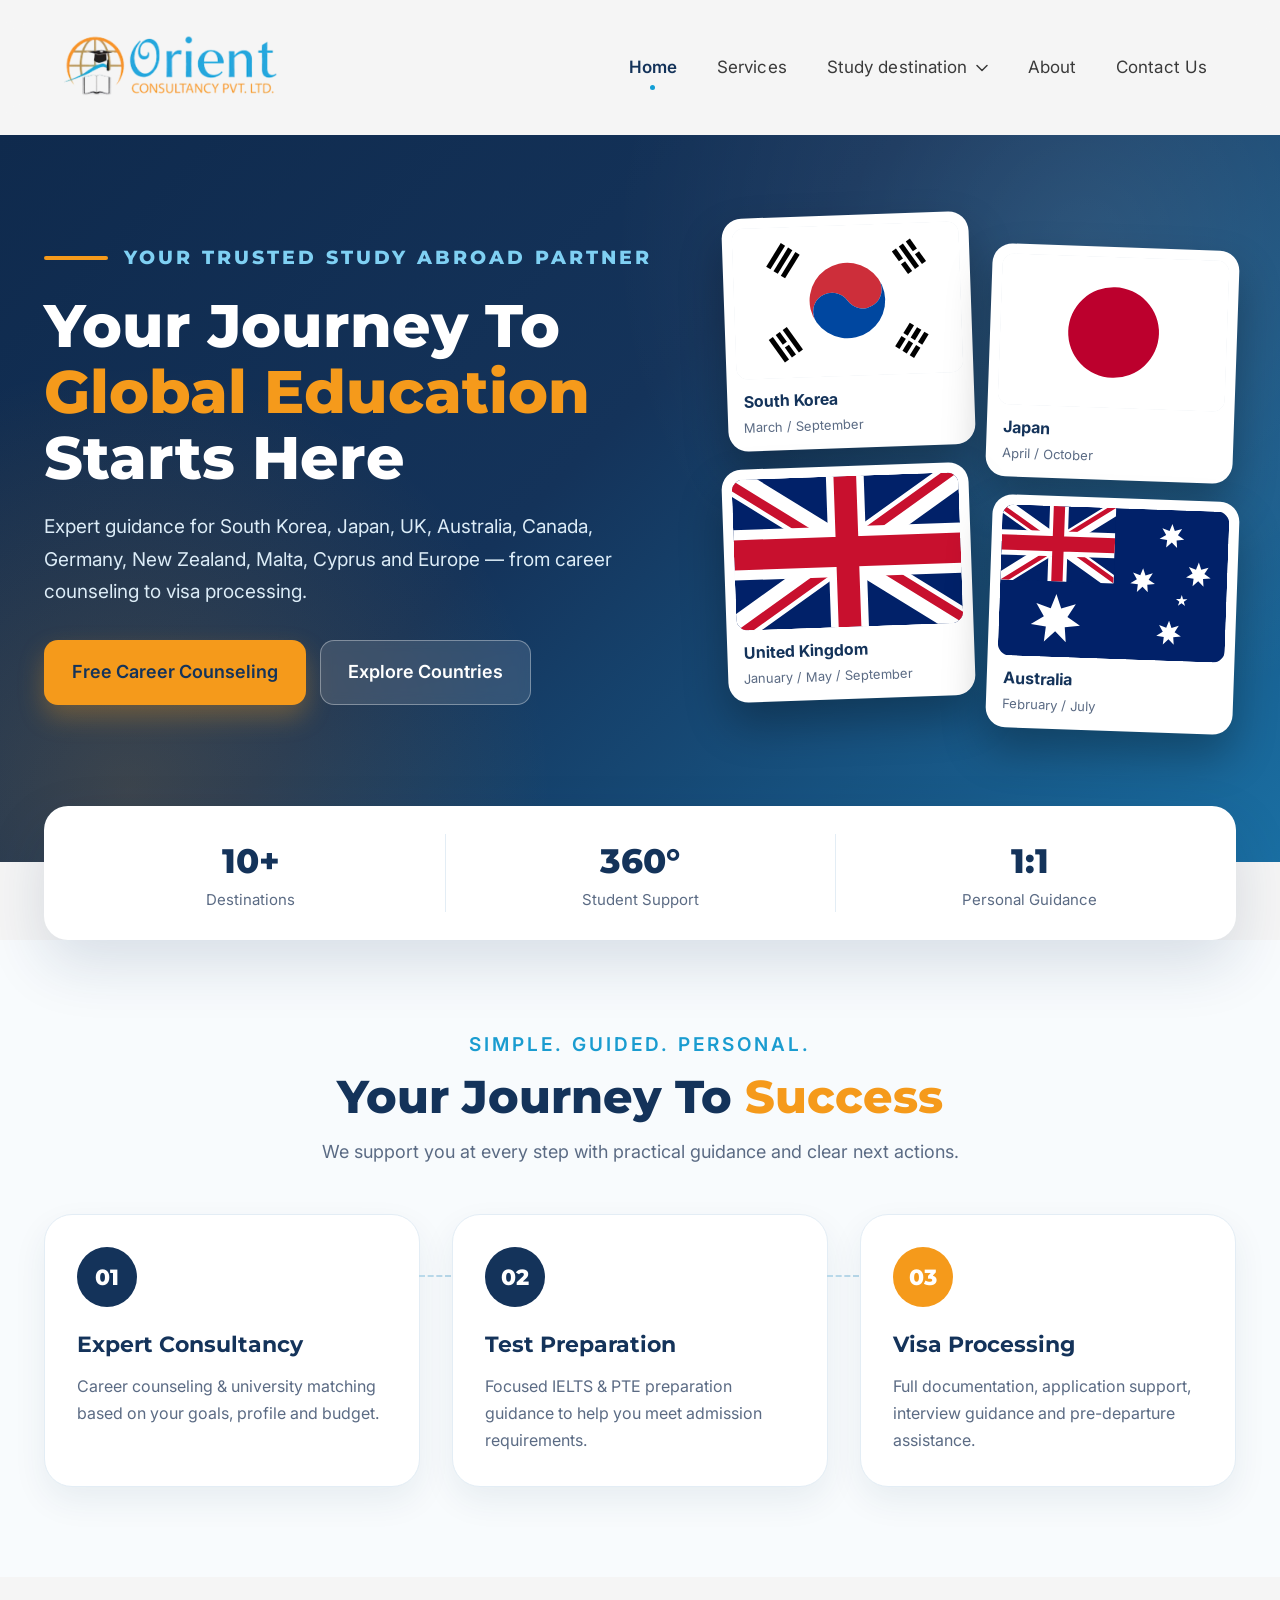
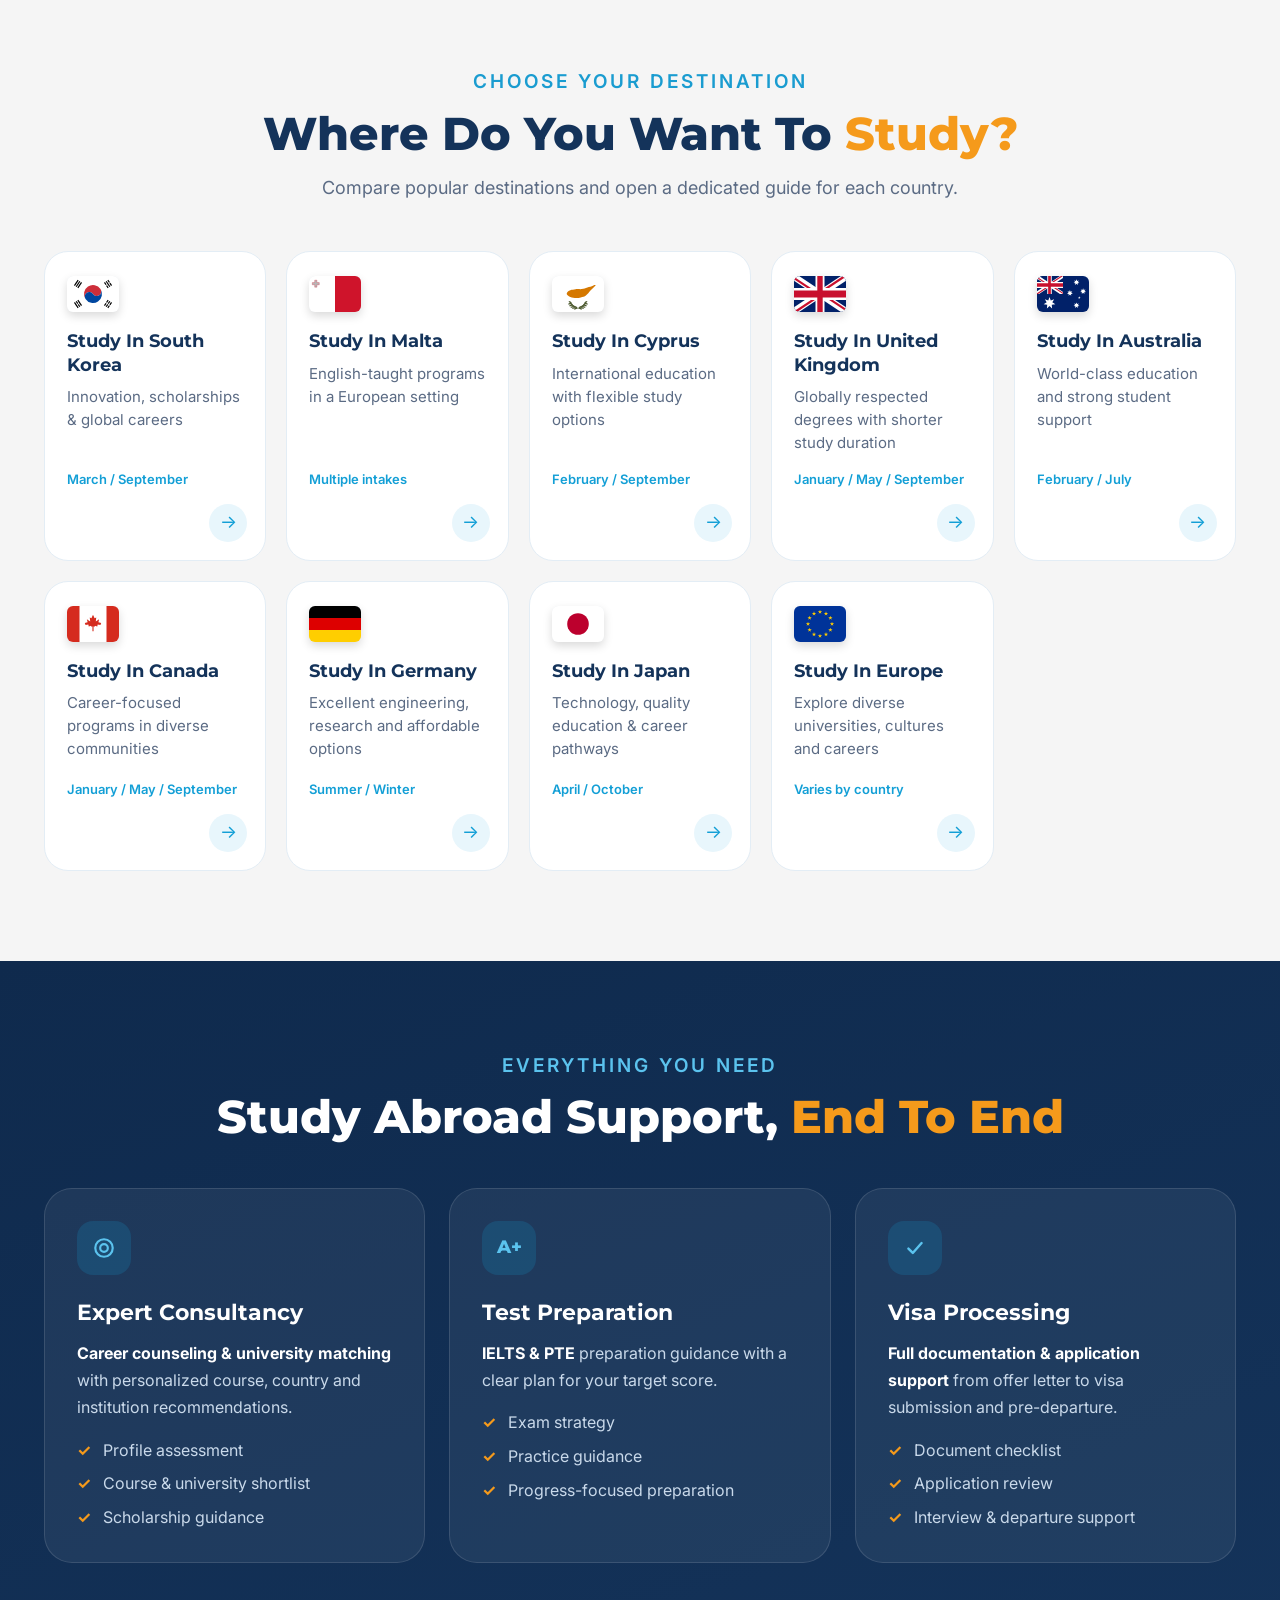
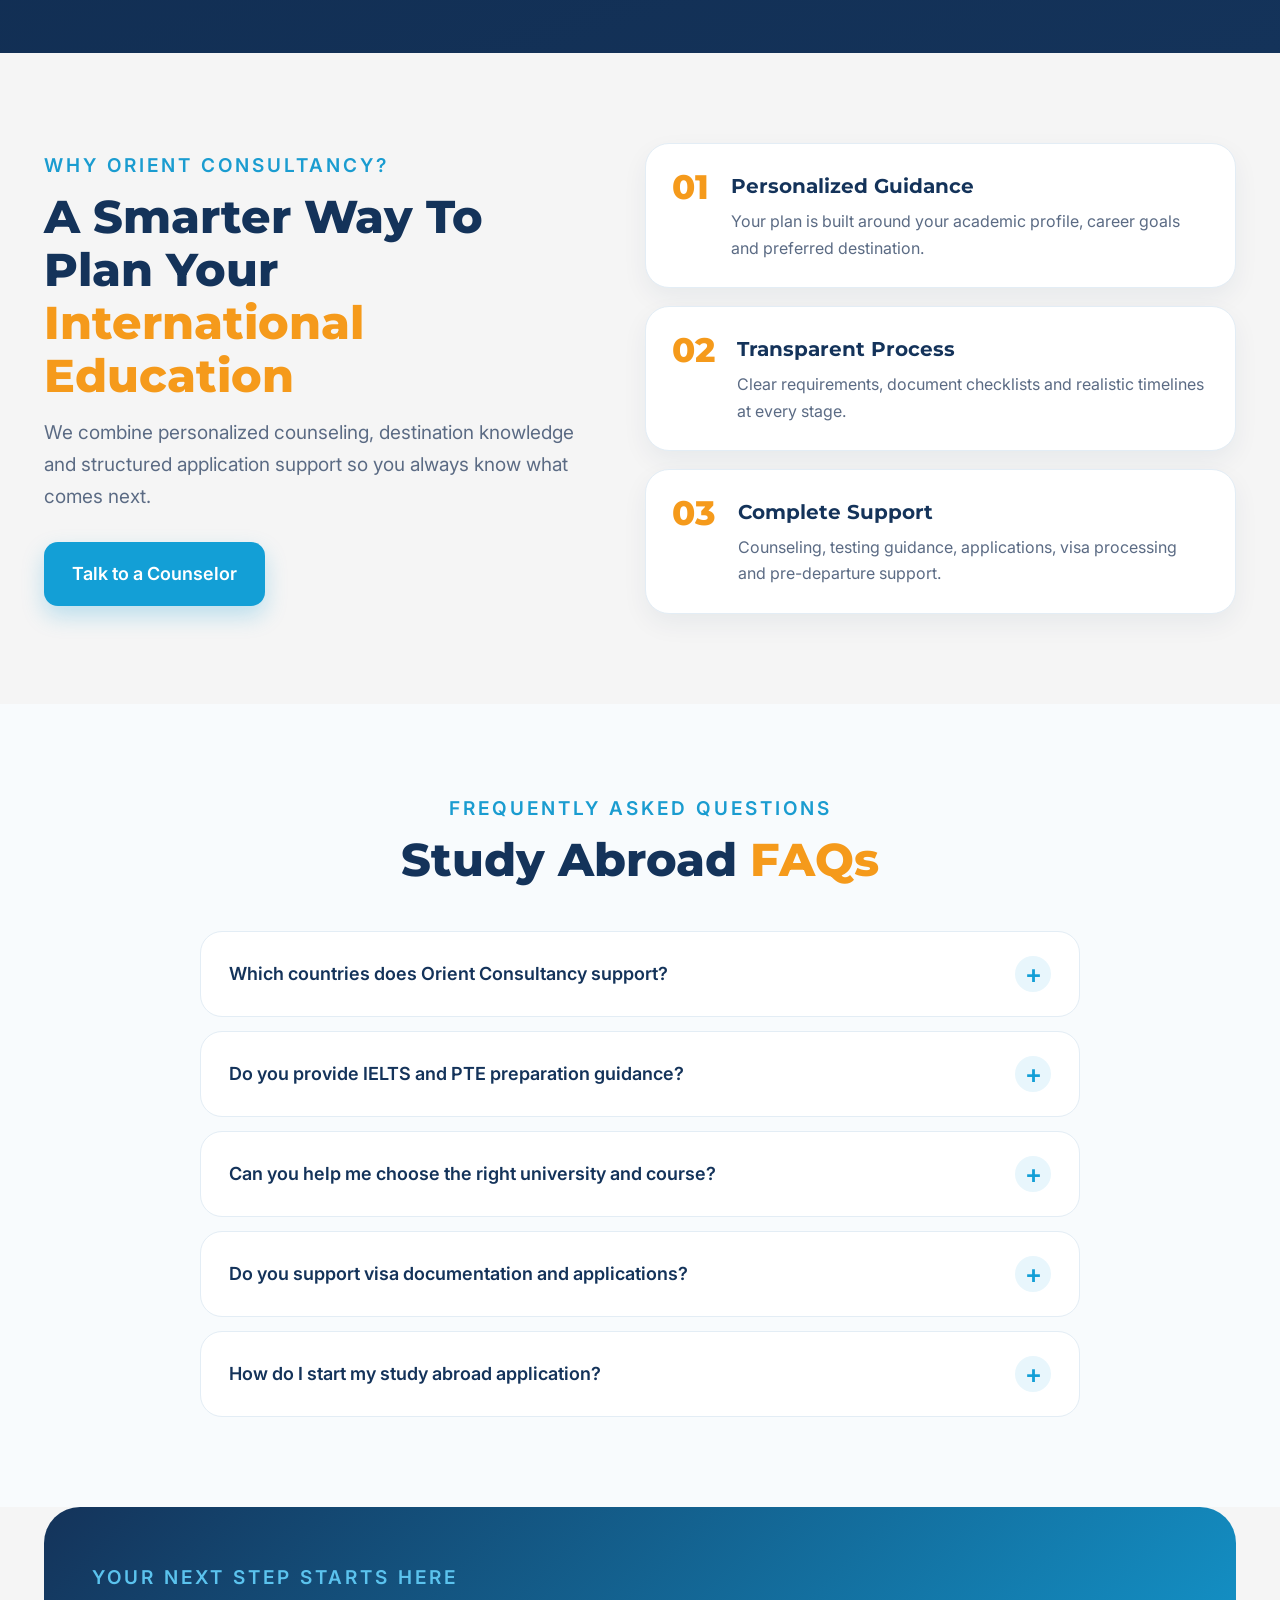
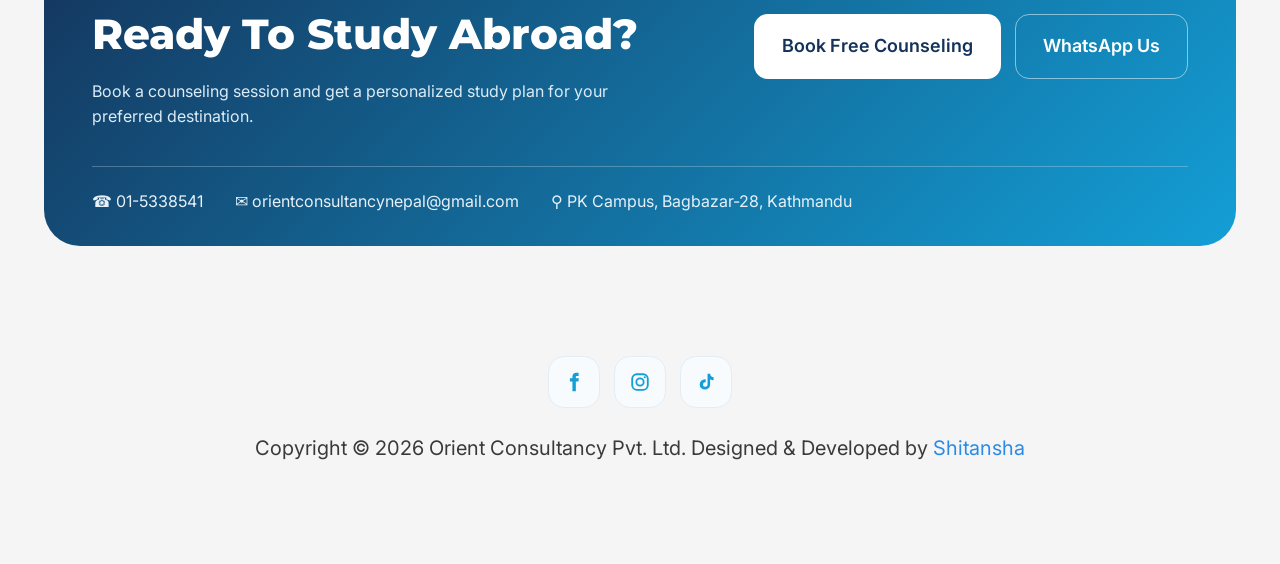
==== commit 76c92dcf: "Reorder destination sections in index.html" ====
--- a/index.html
+++ b/index.html
@@ -124,7 +124,7 @@
       </div>
     </section>
 
-    <!-- ---------- DESTINATIONS ---------- -->
+   <!-- ---------- DESTINATIONS ---------- -->
     <section class="hm-section" id="destinations" aria-labelledby="dest-heading">
       <div class="hm-wrap">
         <p class="hm-eyebrow center">Choose your destination</p>
@@ -139,13 +139,21 @@
             <span class="hm-intake">March / September</span>
             <span class="hm-go" aria-hidden="true">→</span>
           </a>
-          <a class="hm-dest" href="country.html?c=japan">
-            <img class="hm-flag" src="images/japan.svg" alt="Japan flag" width="52" height="36" loading="lazy">
-            <h3>Study In Japan</h3>
-            <p>Technology, quality education &amp; career pathways</p>
-            <span class="hm-intake">April / October</span>
-            <span class="hm-go" aria-hidden="true">→</span>
-          </a>
+          <a class="hm-dest" href="country.html?c=malta">
+            <img class="hm-flag" src="images/malta.svg" alt="Malta flag" width="52" height="36" loading="lazy">
+            <h3>Study In Malta</h3>
+            <p>English-taught programs in a European setting</p>
+            <span class="hm-intake">Multiple intakes</span>
+            <span class="hm-go" aria-hidden="true">→</span>
+          </a>
+          <a class="hm-dest" href="country.html?c=cyprus">
+            <img class="hm-flag" src="images/cyprus.svg" alt="Cyprus flag" width="52" height="36" loading="lazy">
+            <h3>Study In Cyprus</h3>
+            <p>International education with flexible study options</p>
+            <span class="hm-intake">February / September</span>
+            <span class="hm-go" aria-hidden="true">→</span>
+          </a>
+         
           <a class="hm-dest" href="country.html?c=uk">
             <img class="hm-flag" src="images/uk.svg" alt="United Kingdom flag" width="52" height="36" loading="lazy">
             <h3>Study In United Kingdom</h3>
@@ -174,18 +182,12 @@
             <span class="hm-intake">Summer / Winter</span>
             <span class="hm-go" aria-hidden="true">→</span>
           </a>
-          <a class="hm-dest" href="country.html?c=malta">
-            <img class="hm-flag" src="images/malta.svg" alt="Malta flag" width="52" height="36" loading="lazy">
-            <h3>Study In Malta</h3>
-            <p>English-taught programs in a European setting</p>
-            <span class="hm-intake">Multiple intakes</span>
-            <span class="hm-go" aria-hidden="true">→</span>
-          </a>
-          <a class="hm-dest" href="country.html?c=cyprus">
-            <img class="hm-flag" src="images/cyprus.svg" alt="Cyprus flag" width="52" height="36" loading="lazy">
-            <h3>Study In Cyprus</h3>
-            <p>International education with flexible study options</p>
-            <span class="hm-intake">February / September</span>
+          
+           <a class="hm-dest" href="country.html?c=japan">
+            <img class="hm-flag" src="images/japan.svg" alt="Japan flag" width="52" height="36" loading="lazy">
+            <h3>Study In Japan</h3>
+            <p>Technology, quality education &amp; career pathways</p>
+            <span class="hm-intake">April / October</span>
             <span class="hm-go" aria-hidden="true">→</span>
           </a>
           <a class="hm-dest" href="country.html?c=europe">
@@ -355,4 +357,4 @@
 
   <script src="script.js" defer></script>
 </body>
-</html>+</html>
